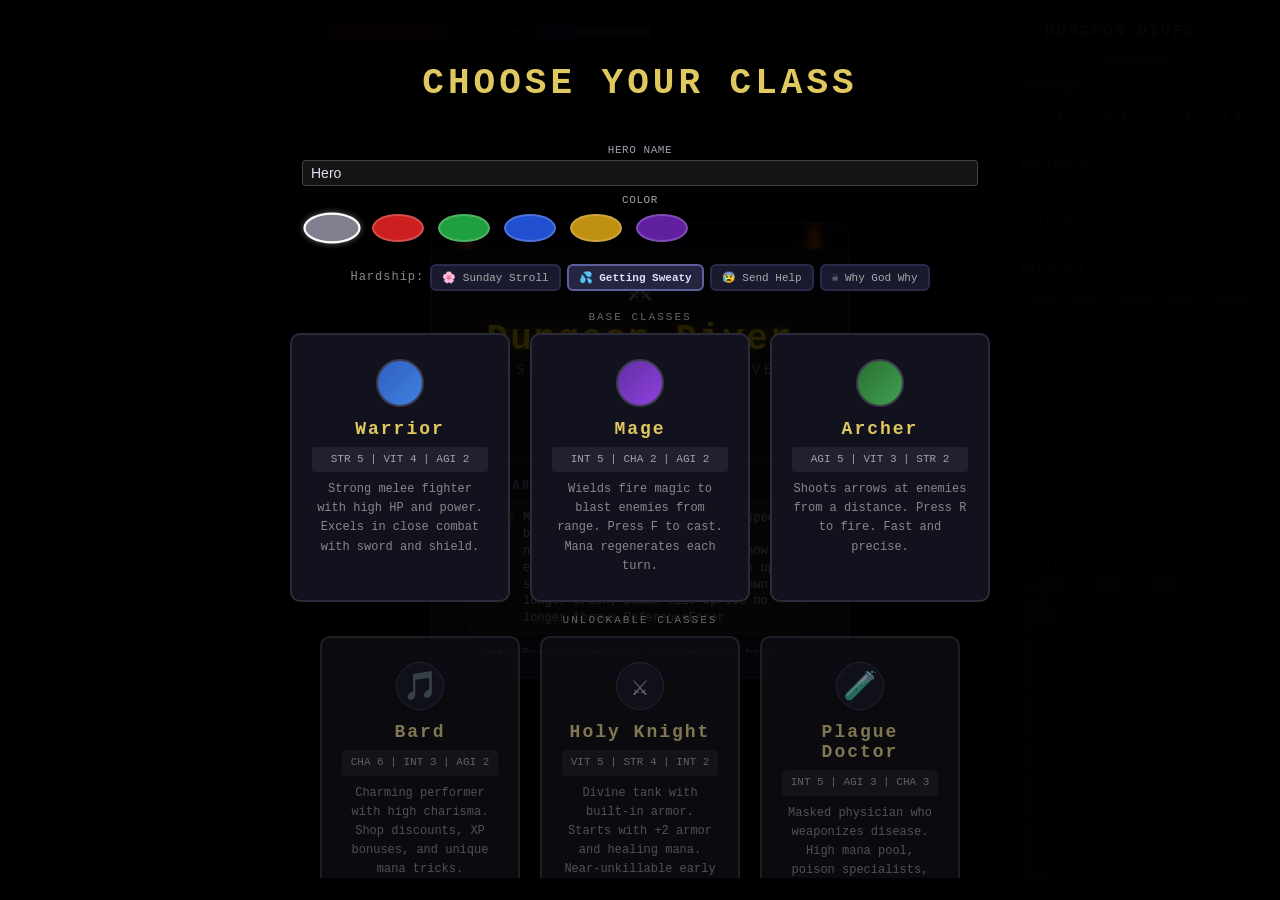
==== index.html @ 7c499097 "fix: update v39 changelog to mention beach/town and sprite fixes Co-Authored-By: Claude Sonnet 4.6 <" ====
<!DOCTYPE html>
<html lang="en">
<head>
  <meta charset="UTF-8">
  <meta name="viewport" content="width=device-width, initial-scale=1.0, maximum-scale=1.0, user-scalable=no">
  <title>Dungeon Diver</title>
  <link rel="stylesheet" href="style.css">
  <link href="https://fonts.googleapis.com/css2?family=Rubik:wght@400;700&display=swap" rel="stylesheet">
</head>
<body>
  <div id="game-wrapper">
    <!-- Left: Game Canvas -->
    <div id="canvas-container">
      <div id="canvas-wrapper">
        <canvas id="game-canvas"></canvas>
        <div id="hud-bars">
          <div class="hud-bar-group">
            <span class="hud-label" data-i18n="ui.hp">HP</span>
            <div class="hud-bar-track hp-track">
              <div id="hud-hp-fill" class="hud-bar-fill hp-fill"></div>
            </div>
            <span id="hud-hp-text" class="hud-value">30/30</span>
          </div>
          <div class="hud-bar-group hud-mana-group" id="hud-mana-row" style="display: none;">
            <span class="hud-label" data-i18n="ui.mp">MP</span>
            <div class="hud-bar-track mana-track">
              <div id="hud-mana-fill" class="hud-bar-fill mana-fill"></div>
            </div>
            <span id="hud-mana-text" class="hud-value">20/20</span>
          </div>
          <div class="hud-bar-group">
            <span class="hud-label" data-i18n="ui.xp">XP</span>
            <div class="hud-bar-track xp-track">
              <div id="hud-xp-fill" class="hud-bar-fill xp-fill"></div>
            </div>
            <span id="hud-xp-text" class="hud-value">0/20</span>
          </div>
        </div>
      </div>
      <div id="message-log"></div>
    </div>

    <!-- Right: UI Panel -->
    <div id="ui-panel">
      <!-- Player Stats -->
      <div id="stats-panel" class="panel">
        <h2>Dungeon Diver <span id="game-version" style="font-size:10px;color:#555;font-weight:normal;">v39</span></h2>
        <div id="class-display" class="class-badge">Warrior</div>
        <div id="prestige-badge" style="display: none;"></div>
        <div id="floor-display" class="stat-row">Village</div>
        <div id="combat-stats">
          <span>Lv <strong id="level-text">1</strong></span>
          <span>Pow <strong id="power-text">2</strong></span>
          <span>Arm <strong id="armor-text">0</strong></span>
          <span class="gold-display">G <strong id="gold-text">0</strong></span>
        </div>
      </div>

      <!-- Active Effects -->
      <div id="effects-display" style="display: none;"></div>

      <!-- Equipment -->
      <div id="equip-panel" class="panel">
        <h3 data-i18n="ui.equipment">Equipment</h3>
        <div id="equip-grid"></div>
      </div>

      <!-- Character Attributes -->
      <div id="stats-alloc-panel" class="panel">
        <h3>Attributes <span id="stat-points-count" style="display:none">0</span></h3>
        <div id="stats-alloc-grid"></div>
      </div>

      <!-- Spells (Mage only) -->
      <div id="spells-panel" class="panel" style="display: none;">
        <h3>Spells</h3>
        <div id="spells-grid"></div>
      </div>

      <!-- Inventory -->
      <div id="inventory-panel" class="panel">
        <h3 data-i18n="ui.backpack">Backpack <button id="btn-throw-trash" class="throw-trash-btn" title="Discard all non-magical equipment">Throw Trash</button></h3>
        <div id="inv-tabs">
          <button class="inv-tab active" data-tab="all">All</button>
          <button class="inv-tab" data-tab="gear">Gear</button>
          <button class="inv-tab" data-tab="potions">Potions</button>
          <button class="inv-tab" data-tab="ingredients">Ingr.</button>
          <button class="inv-tab" data-tab="others">Others</button>
        </div>
        <div id="inventory-grid"></div>
      </div>

      <!-- Side Minimap -->
      <div id="side-minimap-panel" class="panel">
        <h3 data-i18n="ui.map">Map</h3>
        <canvas id="side-minimap-canvas"></canvas>
        <div id="side-minimap-legend" class="side-minimap-legend"></div>
      </div>

      <!-- Controls Help -->
      <div id="controls-panel" class="panel">
        <h3 data-i18n="ui.controls">Controls</h3>
        <div class="control-row"><kbd>Arrows</kbd> / <kbd>WASD</kbd> / <kbd>AWDX</kbd> <span data-i18n="ctrl.move">Move</span></div>
        <div class="control-row"><kbd>1-0</kbd> <span data-i18n="ctrl.use_item">Use item</span></div>
        <div class="control-row"><kbd>Space</kbd> <span data-i18n="ctrl.wait">Wait a turn</span></div>
        <div class="control-row"><kbd>T</kbd> <span data-i18n="ctrl.throw">Throw item</span></div>
        <div class="control-row"><kbd>F</kbd> <span data-i18n="ctrl.fire_spell">Fire spell (Mage)</span></div>
        <div class="control-row"><kbd>G</kbd> <span data-i18n="ctrl.ice_shard">Ice Shard (Mage)</span></div>
        <div class="control-row"><kbd>H</kbd> <span data-i18n="ctrl.chain_lightning">Chain Lightning (Mage)</span></div>
        <div class="control-row"><kbd>J</kbd> <span data-i18n="ctrl.heal_spell">Heal (Mage)</span></div>
        <div class="control-row"><kbd>R</kbd> <span data-i18n="ctrl.shoot_bow">Shoot bow (Archer)</span></div>
        <div class="control-row"><kbd>C</kbd> <span data-i18n="ctrl.character">Character</span></div>
        <div class="control-row"><kbd>V</kbd> <span data-i18n="ctrl.skills">Skills</span></div>
        <div class="control-row"><kbd>B</kbd> <span data-i18n="ctrl.bestiary">Bestiary</span></div>
        <div class="control-row"><kbd>I</kbd> <span data-i18n="ctrl.armory">Armory</span></div>
        <div class="control-row"><kbd>M</kbd> <span data-i18n="ctrl.map">Map</span></div>
        <div class="control-row"><kbd>N</kbd> <span data-i18n="ctrl.achievements">Achievements</span></div>
        <div class="control-row"><kbd>L</kbd> <span>Run History</span></div>
        <div class="control-row"><kbd>Q</kbd> <span data-i18n="ctrl.town_portal">Town Portal</span></div>
        <div class="control-row"><kbd>E</kbd> <span data-i18n="ctrl.pickup">Pick up item</span></div>
        <div class="control-row"><kbd>Esc</kbd> <span data-i18n="ctrl.settings">Settings</span></div>
      </div>

      <!-- Boss Skills -->
      <div id="boss-skills-panel" class="panel" style="display: none;">
        <h3 data-i18n="ui.boss_skills">Boss Skills</h3>
        <div id="boss-skills-grid"></div>
      </div>
    </div>
  </div>

  <!-- Login/Register Overlay -->
  <div id="login-overlay" class="overlay hidden">
    <div class="overlay-content login-panel-v2">
      <!-- Animated torch left -->
      <div class="login-torch login-torch-left"></div>
      <!-- Animated torch right -->
      <div class="login-torch login-torch-right"></div>

      <!-- Logo / Title -->
      <div class="login-logo">
        <div class="login-logo-icon">&#9876;</div>
        <h1 class="title-login-v2">Dungeon Diver</h1>
        <p class="login-tagline">Descend. Fight. Survive.</p>
        <span class="login-version-badge">v39</span>
      </div>

      <!-- Login Form -->
      <div id="login-error" class="login-error" style="display:none"></div>
      <div class="login-form-v2">
        <div class="login-input-group">
          <span class="login-input-icon">&#9786;</span>
          <input type="text" id="login-username" class="login-input-v2" placeholder="Username" autocomplete="username" maxlength="30">
        </div>
        <div class="login-input-group">
          <span class="login-input-icon">&#128274;</span>
          <input type="password" id="login-password" class="login-input-v2" placeholder="Password" autocomplete="current-password">
        </div>
        <div class="login-buttons-v2">
          <button id="btn-login" class="login-btn-v2 login-btn-primary-v2">Enter Dungeon</button>
          <button id="btn-register" class="login-btn-v2 login-btn-secondary-v2">Create Hero</button>
        </div>
      </div>
      <button id="btn-play-offline" class="login-btn-v2 login-btn-offline-v2">Play Offline</button>
      <p class="login-hint-v2">Offline saves use browser storage only</p>

      <!-- Changelog -->
      <div class="login-changelog">
        <h3 class="changelog-title">&#128220; Changelog</h3>
        <div class="changelog-scroll" id="changelog-scroll">
          <div class="changelog-entry changelog-new">
            <span class="changelog-version">v39</span>
            <span class="changelog-text">Map notes, auto-explore, enemy speech bubbles, talent trees, hero name/color. Fix: cave entrance now enters the dungeon; floor 1 gets up-stairs back to village; beach/town no longer crash; beach tile sprite no longer throws ReferenceError</span>
          </div>
          <div class="changelog-entry">
            <span class="changelog-version">v38</span>
            <span class="changelog-text">Bestiary bonuses, alchemy tab, hero customization, beach/town areas, 4×4 Demon Lord boss, ingredient drops</span>
          </div>
          <div class="changelog-entry">
            <span class="changelog-version">v36</span>
            <span class="changelog-text">Fix: magic/bow now targets dens; chests &amp; dens no longer bleed into town</span>
          </div>
          <div class="changelog-entry">
            <span class="changelog-version">v35</span>
            <span class="changelog-text">Tile hover tooltips: enemies, items, chests, NPCs, special tiles</span>
          </div>
          <div class="changelog-entry">
            <span class="changelog-version">v34</span>
            <span class="changelog-text">Spell Book (Z key), proper scroll sprite, mobile Book button</span>
          </div>
          <div class="changelog-entry">
            <span class="changelog-version">v33</span>
            <span class="changelog-text">Persistent floors (revisit same map), 3 save slots, achievement toast fix</span>
          </div>
          <div class="changelog-entry">
            <span class="changelog-version">v32</span>
            <span class="changelog-text">Sell tab filters (All/Gear/Potions/Trash), sell price display, Sell All Trash button</span>
          </div>
          <div class="changelog-entry">
            <span class="changelog-version">v31</span>
            <span class="changelog-text">AWDX movement, floor warp teleport in town, perfectWarrior cheat, mobile UI overhaul</span>
          </div>
          <div class="changelog-entry">
            <span class="changelog-version">v30</span>
            <span class="changelog-text">Renamed to Dungeon Diver, redesigned login screen, changelog added</span>
          </div>
          <div class="changelog-entry">
            <span class="changelog-version">v29</span>
            <span class="changelog-text">Fix crash on items with missing icon data</span>
          </div>
          <div class="changelog-entry">
            <span class="changelog-version">v28</span>
            <span class="changelog-text">Monster faction infighting, 4 new environments, backpack overhaul</span>
          </div>
          <div class="changelog-entry">
            <span class="changelog-version">v27</span>
            <span class="changelog-text">Guardians, monster dens, and mimics</span>
          </div>
          <div class="changelog-entry">
            <span class="changelog-version">v26</span>
            <span class="changelog-text">Town upgrades, run history, boss phases, portal scrolls, mobile responsive</span>
          </div>
          <div class="changelog-entry">
            <span class="changelog-version">v25</span>
            <span class="changelog-text">5-tier items, 6 subclasses, and expanded skill trees</span>
          </div>
          <div class="changelog-entry">
            <span class="changelog-version">v24</span>
            <span class="changelog-text">20 new monsters (Wave 2) and bestiary categories</span>
          </div>
          <div class="changelog-entry">
            <span class="changelog-version">v22</span>
            <span class="changelog-text">Crafting system with Blacksmith NPC, materials, and recipes</span>
          </div>
          <div class="changelog-entry">
            <span class="changelog-version">v18</span>
            <span class="changelog-text">Fullscreen canvas, potion stacking, throw trash button</span>
          </div>
          <div class="changelog-entry">
            <span class="changelog-version">v17</span>
            <span class="changelog-text">Cloud saves with login/register system</span>
          </div>
          <div class="changelog-entry">
            <span class="changelog-version">v16</span>
            <span class="changelog-text">i18n, arena, fishing, prestige, quests, and UI improvements</span>
          </div>
        </div>
      </div>
    </div>
  </div>

  <!-- Class Selection Overlay -->
  <div id="class-select" class="overlay">
    <div class="overlay-content class-select-content">
      <h1 class="title-select" data-i18n="select.title">Choose Your Class</h1>

      <!-- Hero Customization -->
      <div class="hero-customization">
        <div class="hero-custom-label">Hero Name</div>
        <input type="text" id="hero-name-input" class="hero-name-input" placeholder="Enter name..." maxlength="20" value="Hero" />
        <div class="hero-custom-label" style="margin-top:8px">Color</div>
        <div class="hero-color-row">
          <button class="hero-color-btn active" data-color-id="default" style="background:#808090" title="Steel"></button>
          <button class="hero-color-btn" data-color-id="crimson" style="background:#cc2020" title="Crimson"></button>
          <button class="hero-color-btn" data-color-id="emerald" style="background:#20a040" title="Emerald"></button>
          <button class="hero-color-btn" data-color-id="sapphire" style="background:#2050d0" title="Sapphire"></button>
          <button class="hero-color-btn" data-color-id="golden" style="background:#c09010" title="Golden"></button>
          <button class="hero-color-btn" data-color-id="shadow" style="background:#6020a0" title="Shadow"></button>
        </div>
      </div>

      <!-- Difficulty selector -->
      <div class="difficulty-selector">
        <span class="difficulty-label">Hardship:</span>
        <button class="difficulty-btn" data-difficulty="stroll">🌸 Sunday Stroll</button>
        <button class="difficulty-btn active" data-difficulty="normal">💦 Getting Sweaty</button>
        <button class="difficulty-btn" data-difficulty="send_help">😰 Send Help</button>
        <button class="difficulty-btn" data-difficulty="why_god">☠️ Why God Why</button>
      </div>

      <!-- Base classes -->
      <div class="class-section-label">Base Classes</div>
      <div class="class-cards">
        <div class="class-card" id="pick-warrior">
          <div class="class-icon warrior-icon"></div>
          <h2 data-i18n="class.warrior">Warrior</h2>
          <p class="class-stats-preview" data-i18n="select.warrior_stats">STR 5 | VIT 4 | AGI 2</p>
          <p data-i18n="select.warrior_desc">Strong melee fighter with high HP and power. Excels in close combat with sword and shield.</p>
        </div>
        <div class="class-card" id="pick-mage">
          <div class="class-icon mage-icon"></div>
          <h2 data-i18n="class.mage">Mage</h2>
          <p class="class-stats-preview" data-i18n="select.mage_stats">INT 5 | CHA 2 | AGI 2</p>
          <p data-i18n="select.mage_desc">Wields fire magic to blast enemies from range. Press F to cast. Mana regenerates each turn.</p>
        </div>
        <div class="class-card" id="pick-archer">
          <div class="class-icon archer-icon"></div>
          <h2 data-i18n="class.archer">Archer</h2>
          <p class="class-stats-preview" data-i18n="select.archer_stats">AGI 5 | VIT 3 | STR 2</p>
          <p data-i18n="select.archer_desc">Shoots arrows at enemies from a distance. Press R to fire. Fast and precise.</p>
        </div>
      </div>

      <!-- Unlockable classes -->
      <div class="class-section-label">Unlockable Classes</div>
      <div class="class-cards class-cards-unlockable">
        <div class="class-card class-card-locked" id="pick-bard">
          <div class="class-icon bard-icon">🎵</div>
          <h2>Bard</h2>
          <p class="class-stats-preview">CHA 6 | INT 3 | AGI 2</p>
          <p>Charming performer with high charisma. Shop discounts, XP bonuses, and unique mana tricks.</p>
          <div class="class-lock-badge" id="bard-lock">🔒 Complete 3 quests</div>
        </div>
        <div class="class-card class-card-locked" id="pick-holy-knight">
          <div class="class-icon holy-knight-icon">⚔️</div>
          <h2>Holy Knight</h2>
          <p class="class-stats-preview">VIT 5 | STR 4 | INT 2</p>
          <p>Divine tank with built-in armor. Starts with +2 armor and healing mana. Near-unkillable early on.</p>
          <div class="class-lock-badge" id="holy-knight-lock">🔒 Reach floor 5</div>
        </div>
        <div class="class-card class-card-locked" id="pick-plague-doctor">
          <div class="class-icon plague-doctor-icon">🧪</div>
          <h2>Plague Doctor</h2>
          <p class="class-stats-preview">INT 5 | AGI 3 | CHA 3</p>
          <p>Masked physician who weaponizes disease. High mana pool, poison specialists, starts with 3 potions.</p>
          <div class="class-lock-badge" id="plague-doctor-lock">🔒 Kill 50 enemies</div>
        </div>
      </div>

      <!-- Unlock hints -->
      <div id="class-unlock-info" class="class-unlock-info"></div>

      <div id="class-select-prestige" class="class-select-prestige" style="display: none;"></div>
      <button id="continue-save" class="class-btn continue-btn" style="display:none" data-i18n="select.continue">Continue</button>
    </div>
  </div>

  <!-- Village Expansion Overlay -->
  <div id="village-expansion-overlay" class="overlay hidden">
    <div class="overlay-content vexp-panel">
      <h2>🏗️ Village Expansion</h2>
      <p id="vexp-gold" class="vexp-gold-display">Your gold: 0g</p>
      <div id="village-expansion-list" class="vexp-list"></div>
      <p class="vexp-hint">Buildings persist across all runs and provide permanent benefits.</p>
      <button id="close-village-expansion" class="close-overlay-btn">✕ Close</button>
    </div>
  </div>

  <!-- Game Over Overlay -->
  <div id="game-over" class="overlay hidden">
    <div class="overlay-content">
      <h1 data-i18n="gameover.title">You Died</h1>
      <p id="death-message" data-i18n="gameover.message">The dungeon claims another soul...</p>
      <p id="death-stats"></p>
      <button id="restart-btn" data-i18n="gameover.restart">Return to Village</button>
    </div>
  </div>

  <!-- Level Up Overlay -->
  <div id="level-up" class="overlay hidden">
    <div class="overlay-content">
      <h1 data-i18n="levelup.title">Level Up!</h1>
      <p data-i18n="levelup.choose">Choose a bonus:</p>
      <div class="choice-buttons" id="level-up-choices">
        <button id="choose-hp" class="choice-btn" data-i18n="levelup.hp">+5 Max HP</button>
        <button id="choose-power" class="choice-btn" data-i18n="levelup.power">+1 Power</button>
      </div>
    </div>
  </div>

  <!-- Bestiary Overlay -->
  <div id="bestiary-overlay" class="overlay hidden">
    <div class="overlay-content bestiary-panel">
      <!-- Header -->
      <div class="bestiary-header">
        <div class="bestiary-header-left">
          <div class="bestiary-portrait-mini" id="bestiary-player-portrait"></div>
          <h1 class="title-bestiary" data-i18n="bestiary.title">BESTIARY</h1>
        </div>
        <div class="bestiary-tabs">
          <button class="bestiary-tab active" id="bestiary-tab-creatures"><span data-i18n="bestiary.creatures">CREATURES</span> <span id="bestiary-count"></span></button>
          <button class="bestiary-tab" id="bestiary-tab-bosses" data-i18n="bestiary.bosses">BOSSES</button>
          <button class="bestiary-tab" id="bestiary-tab-lore" data-i18n="bestiary.lore">LORE</button>
          <button class="bestiary-tab" id="bestiary-tab-map" data-i18n="bestiary.map">MAP</button>
        </div>
        <button id="close-bestiary" class="bestiary-close-btn">X</button>
      </div>
      <!-- Body: two-panel layout -->
      <div class="bestiary-body">
        <div class="bestiary-list-panel" id="bestiary-list"></div>
        <div class="bestiary-detail-panel" id="bestiary-detail">
          <div class="bestiary-detail-empty" data-i18n="bestiary.select">Select a creature</div>
        </div>
      </div>
    </div>
  </div>

  <!-- Armory Overlay -->
  <div id="armory-overlay" class="overlay hidden">
    <div class="overlay-content armory-panel">
      <div class="armory-header">
        <div class="armory-header-left">
          <h1 class="title-armory" data-i18n="armory.title">ARMORY</h1>
        </div>
        <div class="armory-tabs">
          <button class="armory-tab active" id="armory-tab-all"><span data-i18n="armory.all">ALL</span> <span id="armory-count"></span></button>
          <button class="armory-tab" id="armory-tab-weapons" data-i18n="armory.weapons">WEAPONS</button>
          <button class="armory-tab" id="armory-tab-armor" data-i18n="armory.armor">ARMOR</button>
          <button class="armory-tab" id="armory-tab-consumables" data-i18n="armory.potions">POTIONS</button>
        </div>
        <button id="close-armory" class="armory-close-btn">X</button>
      </div>
      <div class="armory-body">
        <div class="armory-list-panel" id="armory-list"></div>
        <div class="armory-detail-panel" id="armory-detail">
          <div class="armory-detail-empty" data-i18n="armory.select">Select an item</div>
        </div>
      </div>
    </div>
  </div>

  <!-- Minimap Overlay -->
  <div id="minimap-overlay" class="overlay hidden">
    <div class="overlay-content minimap-panel">
      <h1 class="title-minimap" data-i18n="minimap.title">Map</h1>
      <canvas id="minimap-canvas"></canvas>
      <div id="minimap-legend"></div>
      <div id="minimap-monsters"></div>
      <button id="close-minimap" data-i18n="minimap.close">Close (M)</button>
    </div>
  </div>

  <!-- Quest Board Overlay -->
  <div id="quest-overlay" class="overlay hidden">
    <div class="overlay-content quest-panel">
      <div class="quest-header">
        <h1 class="title-quest" data-i18n="quest.title">Quest Board</h1>
        <div class="quest-tabs">
          <button class="quest-tab active" id="quest-tab-available" data-i18n="quest.available">Available</button>
          <button class="quest-tab" id="quest-tab-active" data-i18n="quest.active">Active</button>
        </div>
        <button id="close-quest" class="quest-close-btn">X</button>
      </div>
      <div id="quest-list" class="quest-list"></div>
    </div>
  </div>

  <!-- Healer Overlay -->
  <div id="healer-overlay" class="overlay hidden">
    <div class="overlay-content healer-panel">
      <h1 class="title-healer" data-i18n="healer.title">Healer</h1>
      <p data-i18n="healer.desc">The village healer can restore you to full health.</p>
      <p id="healer-status"></p>
      <p id="healer-gold"></p>
      <div class="choice-buttons">
        <button id="heal-btn" data-i18n="healer.heal">Heal (10 gold)</button>
        <button id="close-healer" data-i18n="healer.leave">Leave</button>
      </div>
    </div>
  </div>

  <!-- Shop Overlay -->
  <div id="shop-overlay" class="overlay hidden">
    <div class="overlay-content shop-panel">
      <h1 class="title-shop" data-i18n="shop.title">Merchant</h1>
      <p id="shop-gold"></p>
      <div class="shop-tabs">
        <button class="shop-tab active" id="shop-tab-buy" data-i18n="shop.buy">Buy</button>
        <button class="shop-tab" id="shop-tab-sell" data-i18n="shop.sell">Sell</button>
      </div>
      <div id="shop-buy-list" class="shop-list"></div>
      <div id="shop-sell-list" class="shop-list" style="display: none;"></div>
      <button id="close-shop" data-i18n="shop.leave">Leave</button>
    </div>
  </div>

  <!-- Blacksmith Overlay -->
  <div id="blacksmith-overlay" class="overlay hidden">
    <div class="overlay-content blacksmith-panel">
      <h1 class="title-blacksmith" data-i18n="blacksmith.title">Blacksmith</h1>
      <p id="blacksmith-gold"></p>
      <div id="blacksmith-recipes" class="blacksmith-list"></div>
      <button id="close-blacksmith" data-i18n="blacksmith.leave">Leave</button>
    </div>
  </div>

  <!-- Chest Overlay -->
  <div id="chest-overlay" class="overlay hidden">
    <div class="overlay-content chest-panel">
      <h1 class="title-chest" data-i18n="chest.title">Treasure Chest</h1>
      <p id="chest-gold"></p>
      <div id="chest-items-list" class="chest-list"></div>
      <div class="choice-buttons">
        <button id="take-all-chest" data-i18n="chest.take_all">Take All</button>
        <button id="close-chest" data-i18n="chest.close">Close</button>
      </div>
    </div>
  </div>

  <!-- Settings Overlay -->
  <div id="settings-overlay" class="overlay hidden">
    <div class="overlay-content settings-panel">
      <div class="settings-header">
        <h1 class="title-settings" data-i18n="settings.title">Settings</h1>
        <button id="close-settings" class="settings-close-btn">X</button>
      </div>
      <div class="settings-body">
        <div class="settings-section">
          <h3 data-i18n="settings.display">Display</h3>
          <div class="settings-row settings-labeled-row">
            <span class="settings-label" data-i18n="ui.language">Language</span>
            <div class="settings-toggle-group" id="setting-language">
              <button class="settings-opt active" data-value="en">English</button>
              <button class="settings-opt" data-value="he">עברית</button>
            </div>
          </div>
          <div class="settings-row settings-labeled-row">
            <span class="settings-label" data-i18n="settings.tile_size">Tile Size</span>
            <div class="settings-toggle-group" id="setting-tile-size">
              <button class="settings-opt" data-value="32">Small</button>
              <button class="settings-opt active" data-value="48">Medium</button>
              <button class="settings-opt" data-value="64">Large</button>
            </div>
          </div>
          <div class="settings-row settings-labeled-row">
            <span class="settings-label" data-i18n="settings.damage_numbers">Damage Numbers</span>
            <button class="settings-toggle active" id="setting-damage-numbers">ON</button>
          </div>
          <div class="settings-row settings-labeled-row">
            <span class="settings-label" data-i18n="settings.torch_flicker">Torch Flicker</span>
            <button class="settings-toggle active" id="setting-torch-flicker">ON</button>
          </div>
          <div class="settings-row settings-labeled-row">
            <span class="settings-label" data-i18n="settings.enemy_hp_bars">Enemy HP Bars</span>
            <button class="settings-toggle active" id="setting-enemy-hp">ON</button>
          </div>
        </div>
        <div class="settings-section">
          <h3 data-i18n="settings.gameplay">Gameplay</h3>
          <div class="settings-row settings-labeled-row">
            <span class="settings-label" data-i18n="settings.auto_pickup">Auto-Pickup Items</span>
            <button class="settings-toggle active" id="setting-auto-pickup">ON</button>
          </div>
        </div>
        <div class="settings-section">
          <h3 data-i18n="settings.console">Console</h3>
          <div class="settings-row">
            <input type="text" id="cheat-input" class="cheat-input" placeholder="Enter code..." autocomplete="off">
            <button id="cheat-submit" class="cheat-submit-btn">Submit</button>
          </div>
        </div>
        <div class="settings-section">
          <h3 data-i18n="settings.status">Status</h3>
          <div class="settings-row" id="godmode-status">God Mode: OFF</div>
        </div>
        <div class="settings-section" id="save-slots-section">
          <h3>&#128190; Save Slots</h3>
          <p class="settings-danger-desc" style="color:#aaa">Save your current game to a slot, or load a previous character. Each slot is a separate adventure.</p>
          <div id="save-slots-list">
            <!-- Rendered dynamically by renderer.js -->
          </div>
        </div>
        <div class="settings-section">
          <h3>🏗️ Village Expansion</h3>
          <p class="settings-danger-desc" style="color:#aaa">Build permanent structures in the village with gold. Benefits persist across all runs.</p>
          <button id="village-expansion-btn" class="village-expansion-open-btn">Open Village Builder</button>
        </div>
        <div class="settings-section settings-danger-zone">
          <h3>Danger Zone</h3>
          <p class="settings-danger-desc">Erase all progress and start fresh. This cannot be undone.</p>
          <button id="start-over-btn" class="start-over-btn">Start Over</button>
          <div id="start-over-confirm" class="start-over-confirm hidden">
            <p>Are you sure? All saves, achievements, prestige, and upgrades will be permanently deleted.</p>
            <button id="start-over-yes" class="start-over-yes">Yes, Delete Everything</button>
            <button id="start-over-no" class="start-over-no">Cancel</button>
          </div>
        </div>
      </div>
    </div>
  </div>

  <!-- Character Sheet Overlay -->
  <div id="charsheet-overlay" class="overlay hidden">
    <div class="overlay-content charsheet-panel">
      <div class="charsheet-header">
        <h1 class="title-charsheet" data-i18n="charsheet.title">Character</h1>
        <button id="close-charsheet" class="charsheet-close-btn">X</button>
      </div>
      <div class="charsheet-body">
        <div class="charsheet-left">
          <div class="charsheet-portrait" id="charsheet-portrait"></div>
          <div class="charsheet-info" id="charsheet-info"></div>
          <div class="charsheet-equip" id="charsheet-equip"></div>
        </div>
        <div class="charsheet-right">
          <h3>Attributes <span id="charsheet-points" class="attr-points-badge" style="display:none"></span></h3>
          <div id="charsheet-attrs"></div>
          <div id="charsheet-derived"></div>
        </div>
      </div>
    </div>
  </div>

  <!-- Skill Tree Overlay -->
  <div id="skilltree-overlay" class="overlay hidden">
    <div class="overlay-content skilltree-panel">
      <div class="skilltree-header">
        <h1 class="title-skilltree" data-i18n="skilltree.title">Skill Tree</h1>
        <span id="skill-points-display" class="skill-points-badge">0 SP</span>
        <button id="close-skilltree" class="skilltree-close-btn">X</button>
      </div>
      <div class="skilltree-body" id="skilltree-body"></div>
    </div>
  </div>

  <!-- Subclass Selection Overlay -->
  <div id="subclass-overlay" class="overlay hidden">
    <div class="overlay-content subclass-select-content">
      <h1 class="title-subclass">Choose Your Specialization</h1>
      <p class="subclass-subtitle">You have reached Level 5! Choose a path to unlock new abilities.</p>
      <div id="subclass-body" class="subclass-cards"></div>
    </div>
  </div>

  <!-- Achievement Overlay -->
  <div id="achievement-overlay" class="overlay hidden">
    <div class="overlay-content achievement-panel">
      <div class="achievement-header">
        <h1 class="title-achievement" data-i18n="ach.title">Achievements</h1>
        <span id="achievement-count" class="achievement-count-badge"></span>
        <button id="close-achievements" class="achievement-close-btn">X</button>
      </div>
      <div class="achievement-tabs">
        <button class="ach-tab active" data-category="all" data-i18n="ach.all">All</button>
        <button class="ach-tab" data-category="combat" data-i18n="ach.combat">Combat</button>
        <button class="ach-tab" data-category="exploration" data-i18n="ach.exploration">Explore</button>
        <button class="ach-tab" data-category="progression" data-i18n="ach.progression">Progress</button>
        <button class="ach-tab" data-category="wealth" data-i18n="ach.wealth">Wealth</button>
        <button class="ach-tab" data-category="collection" data-i18n="ach.collection">Collection</button>
        <button class="ach-tab" data-category="special" data-i18n="ach.special">Special</button>
      </div>
      <div id="achievement-list" class="achievement-list"></div>
    </div>
  </div>

  <!-- Prestige Overlay -->
  <div id="prestige-overlay" class="overlay hidden">
    <div class="overlay-content prestige-content">
      <h1 id="prestige-title" data-i18n="prestige.title">Dungeon Conquered!</h1>
      <p id="prestige-subtitle" data-i18n="prestige.subtitle">You have proven your strength. A greater challenge awaits...</p>
      <div id="prestige-info">
        <div class="prestige-level-display">
          <span id="prestige-current"></span>
          <span class="prestige-arrow">&rarr;</span>
          <span id="prestige-next"></span>
        </div>
        <div id="prestige-rewards" class="prestige-rewards"></div>
      </div>
      <div class="prestige-warning" data-i18n="prestige.warning">All progress resets. Achievements and boss skills are kept.</div>
      <div class="choice-buttons">
        <button id="prestige-accept" class="prestige-accept" data-i18n="prestige.accept">Prestige Up!</button>
        <button id="prestige-decline" class="prestige-decline" data-i18n="prestige.decline">Continue Deeper</button>
      </div>
    </div>
  </div>

  <!-- Fishing Overlay -->
  <div id="fishing-overlay" class="overlay hidden">
    <div class="overlay-content fishing-panel">
      <h1 class="title-fishing" data-i18n="fishing.title">Fishing Spot</h1>
      <div id="fishing-status" class="fishing-status" data-i18n="fishing.idle">Cast your line and wait for a bite!</div>
      <div id="fishing-catch" class="fishing-catch" style="display: none;"></div>
      <div class="choice-buttons fishing-buttons">
        <button id="cast-line-btn" class="choice-btn fishing-cast-btn" data-i18n="fishing.cast">Cast Line</button>
        <button id="reel-in-btn" class="choice-btn fishing-reel-btn" style="display: none;" data-i18n="fishing.reel">REEL IN!</button>
        <button id="close-fishing" class="choice-btn" data-i18n="fishing.leave">Leave</button>
      </div>
    </div>
  </div>

  <!-- Arena Lobby Overlay -->
  <div id="arena-overlay" class="overlay hidden">
    <div class="overlay-content arena-panel">
      <h1 class="title-arena" data-i18n="arena.title">The Arena</h1>
      <p class="arena-desc" data-i18n="arena.desc">Fight endless waves of enemies for glory and gold!</p>
      <div id="arena-best-wave" class="arena-best-wave"></div>
      <div class="arena-rewards-info">
        <div class="arena-reward-row" data-i18n="arena.reward_5">Wave 5: +50g + Tier 2 item</div>
        <div class="arena-reward-row" data-i18n="arena.reward_10">Wave 10: +100g + Tier 3 item</div>
        <div class="arena-reward-row" data-i18n="arena.reward_15">Wave 15+: +50g per wave</div>
      </div>
      <div class="arena-warning" data-i18n="arena.warning">No XP from arena kills. Death returns you to village.</div>
      <div class="choice-buttons">
        <button id="enter-arena-btn" class="choice-btn arena-enter-btn" data-i18n="arena.enter">Enter Arena</button>
        <button id="close-arena" class="choice-btn" data-i18n="arena.leave">Leave</button>
      </div>
    </div>
  </div>

  <!-- Arena Wave Cleared Overlay -->
  <div id="arena-wave-overlay" class="overlay hidden">
    <div class="overlay-content arena-wave-panel">
      <h1 id="arena-wave-title" class="title-arena">Wave Cleared!</h1>
      <div id="arena-wave-rewards" class="arena-wave-rewards"></div>
      <div class="choice-buttons">
        <button id="next-wave-btn" class="choice-btn arena-enter-btn" data-i18n="arena.next_wave">Next Wave</button>
        <button id="leave-arena-btn" class="choice-btn" data-i18n="arena.leave_arena">Leave Arena</button>
      </div>
    </div>
  </div>

  <!-- Floor Warp Overlay -->
  <div id="floor-warp-overlay" class="overlay hidden">
    <div class="overlay-content floor-warp-panel">
      <div class="floor-warp-header">
        <h1 class="title-floor-warp">⬆ Warp Stone</h1>
        <button id="close-floor-warp" class="floor-warp-close-btn">X</button>
      </div>
      <p class="floor-warp-desc">Teleport directly to a previously reached checkpoint floor. Unlock new warps by reaching every 5th floor.</p>
      <div id="floor-warp-list" class="floor-warp-list"></div>
    </div>
  </div>

  <!-- Spell Book Overlay -->
  <div id="spellbook-overlay" class="overlay hidden">
    <div class="overlay-content spellbook-panel">
      <div class="spellbook-header">
        <h1 class="spellbook-title">&#128218; Spell Book</h1>
        <button id="close-spellbook" class="spellbook-close-btn">X</button>
      </div>
      <div class="spellbook-mana-bar">
        <span class="sb-mana-label">&#128300; Mana</span>
        <div class="sb-mana-track">
          <div class="sb-mana-fill" id="sb-mana-fill"></div>
        </div>
        <span class="sb-mana-text" id="sb-mana-text">0 / 0</span>
      </div>
      <div id="spellbook-list" class="spellbook-list">
        <!-- Populated by renderer.js -->
      </div>
      <div class="spellbook-hint">Press <kbd>Z</kbd> to open/close &nbsp;·&nbsp; Cast spells with <kbd>F</kbd> <kbd>G</kbd> <kbd>H</kbd> <kbd>J</kbd></div>
    </div>
  </div>

  <!-- Run History Overlay -->
  <div id="history-overlay" class="overlay hidden">
    <div class="overlay-content history-panel">
      <h1>Run History</h1>
      <div id="history-list" class="history-list"></div>
      <button id="close-history" class="choice-btn">Close</button>
    </div>
  </div>

  <!-- Achievement Toast -->
  <div id="achievement-toast" class="achievement-toast hidden"></div>

  <!-- Item Tooltip Popover -->
  <div id="item-tooltip" class="item-tooltip hidden"></div>
  <div id="tile-tooltip" class="tile-tooltip hidden"></div>

  <!-- Map Note Modal -->
  <div id="map-note-modal" class="overlay hidden">
    <div class="overlay-content map-note-panel">
      <h3 class="map-note-title">📝 Map Note</h3>
      <p class="map-note-hint">Leave a note on this tile (visible on minimap). Press Enter to save, Esc to cancel.</p>
      <input id="map-note-input" class="map-note-input" type="text" maxlength="60" placeholder="Type a note..." />
      <div class="map-note-actions">
        <button id="map-note-save" class="btn-primary">Save</button>
        <button id="map-note-cancel" class="btn-secondary">Cancel</button>
      </div>
    </div>
  </div>

  <!-- Talent Tree Overlay -->
  <div id="talent-tree-overlay" class="overlay hidden">
    <div class="overlay-content talent-tree-panel">
      <div class="talent-tree-header">
        <h2 class="talent-tree-title">🌟 Talent Trees</h2>
        <div class="talent-points-display">✨ Talent Points: 0</div>
        <button id="talent-tree-close" class="overlay-close-btn">✕</button>
      </div>
      <p class="talent-tree-desc">Spend talent points on passive bonuses. Points are earned by prestiging. Press U to open.</p>
      <div class="talent-tree-container"></div>
    </div>
  </div>

  <!-- Item Detail Popup -->
  <div id="item-popup" class="overlay hidden">
    <div class="overlay-content item-popup-panel">
      <div id="item-popup-content"></div>
      <div id="item-popup-buttons" class="item-popup-actions"></div>
      <button id="item-popup-close" class="item-popup-close-btn" data-i18n="item.close">Close</button>
    </div>
  </div>

  <!-- Mobile Touch Controls -->
  <div id="mobile-controls" class="mobile-controls">
    <div class="mobile-dpad">
      <button class="dpad-btn dpad-up" data-dir="up">&#9650;</button>
      <button class="dpad-btn dpad-left" data-dir="left">&#9664;</button>
      <button class="dpad-btn dpad-center" data-dir="wait">&#9679;</button>
      <button class="dpad-btn dpad-right" data-dir="right">&#9654;</button>
      <button class="dpad-btn dpad-down" data-dir="down">&#9660;</button>
    </div>
    <div class="mobile-actions">
      <button class="mobile-action-btn" data-action="pickup">E<span>Pick</span></button>
      <button class="mobile-action-btn" data-action="shoot">R<span>Shoot</span></button>
      <button class="mobile-action-btn" data-action="spell">F<span>Spell</span></button>
      <button class="mobile-action-btn" data-action="book">&#128218;<span>Book</span></button>
      <button class="mobile-action-btn" data-action="map">M<span>Map</span></button>
      <button class="mobile-action-btn" data-action="char">C<span>Char</span></button>
      <button class="mobile-action-btn" data-action="settings">&#9881;<span>Menu</span></button>
    </div>
  </div>

  <script>
    window.onerror = function(msg, src, line, col, err) {
      document.title = 'ERROR: ' + msg;
      var d = document.createElement('div');
      d.style.cssText = 'position:fixed;top:0;left:0;right:0;background:red;color:white;padding:10px;z-index:9999;font-size:14px';
      d.textContent = 'JS ERROR: ' + msg + ' at ' + src + ':' + line;
      document.body.appendChild(d);
    };
  </script>
  <script type="module" src="js/main.js?v=39"></script>
  <script type="module">
    import('./js/main.js?v=39').catch(function(e) {
      var d = document.createElement('div');
      d.style.cssText = 'position:fixed;top:0;left:0;right:0;background:red;color:white;padding:10px;z-index:9999;font-size:14px';
      d.textContent = 'MODULE LOAD ERROR: ' + e.message;
      document.body.appendChild(d);
    });
  </script>
</body>
</html>
---- style.css ----
* { margin: 0; padding: 0; box-sizing: border-box; }

body {
  background: #0a0a0f;
  color: #c8c8d0;
  font-family: 'Courier New', monospace;
  display: flex;
  justify-content: center;
  align-items: center;
  min-height: 100vh;
  overflow: auto;
  touch-action: manipulation;
  -webkit-tap-highlight-color: transparent;
}

#game-wrapper {
  display: flex;
  gap: 12px;
  width: 100vw;
  height: 100vh;
  padding: 12px;
}

#canvas-container {
  display: flex;
  flex-direction: column;
  gap: 4px;
  flex: 1;
  min-width: 0;
}

#canvas-wrapper {
  position: relative;
}

#game-canvas {
  border: 2px solid #2a2a3a;
  border-radius: 4px;
  image-rendering: pixelated;
  background: #000;
  display: block;
  width: 100%;
  height: auto;
}

/* ── HUD Bars (overlay on canvas) ────────── */

#hud-bars {
  position: absolute;
  top: 8px;
  left: 50%;
  transform: translateX(-50%);
  display: flex;
  gap: 12px;
  background: rgba(0, 0, 0, 0.6);
  border: 1px solid #2a2a3a;
  border-radius: 6px;
  padding: 5px 14px;
  z-index: 10;
  pointer-events: none;
}

.hud-bar-group {
  display: flex;
  align-items: center;
  gap: 6px;
}

.hud-label {
  font-size: 10px;
  font-weight: bold;
  color: #aaa;
  min-width: 16px;
}

.hud-bar-track {
  width: 120px;
  height: 12px;
  background: #1a1a28;
  border-radius: 3px;
  overflow: hidden;
  border: 1px solid #3a3a4a;
}

.hud-bar-fill {
  height: 100%;
  transition: width 0.3s;
  border-radius: 2px;
}

.hp-fill  { background: linear-gradient(90deg, #c03030, #e04040); }
.mana-fill { background: linear-gradient(90deg, #3040c0, #6060e0); }
.xp-fill { background: linear-gradient(90deg, #3060c0, #4080e0); }

.hud-value {
  font-size: 10px;
  color: #ccc;
  min-width: 44px;
  text-align: right;
}

#message-log {
  width: 100%;
  height: 80px;
  background: #0e0e18;
  border: 1px solid #2a2a3a;
  border-radius: 4px;
  padding: 6px 10px;
  font-size: 12px;
  overflow-y: auto;
  line-height: 1.5;
}

#message-log .msg { margin-bottom: 2px; }
#message-log .msg-combat { color: #e06060; }
#message-log .msg-item { color: #60c060; }
#message-log .msg-info { color: #6080e0; }
#message-log .msg-level { color: #e0c040; }
#message-log .msg-faction { color: #d4a030; }

/* UI Panel */
#ui-panel {
  width: 260px;
  display: flex;
  flex-direction: column;
  gap: 8px;
  overflow-y: auto;
  max-height: calc(100vh - 24px);
}

.panel {
  background: #12121e;
  border: 1px solid #2a2a3a;
  border-radius: 6px;
  padding: 10px 12px;
}

.panel h2 {
  font-size: 16px;
  color: #e0c860;
  margin-bottom: 8px;
  text-align: center;
  letter-spacing: 2px;
  text-transform: uppercase;
}

.panel h3 {
  font-size: 12px;
  color: #888;
  margin-bottom: 8px;
  text-transform: uppercase;
  letter-spacing: 1px;
}

.class-badge {
  text-align: center;
  font-size: 11px;
  color: #a080e0;
  margin-bottom: 6px;
  padding: 2px 8px;
  background: rgba(160, 128, 224, 0.1);
  border: 1px solid rgba(160, 128, 224, 0.2);
  border-radius: 3px;
  text-transform: uppercase;
  letter-spacing: 2px;
}

#floor-display {
  text-align: center;
  font-size: 13px;
  color: #80a0c0;
  margin-bottom: 8px;
  padding: 4px;
  background: rgba(128, 160, 192, 0.1);
  border-radius: 3px;
}

.stat-row {
  display: flex;
  align-items: center;
  gap: 6px;
  margin-bottom: 6px;
  font-size: 12px;
}

.stat-row .label {
  width: 24px;
  font-weight: bold;
  color: #aaa;
}

.bar-container {
  flex: 1;
  height: 14px;
  background: #1a1a28;
  border-radius: 3px;
  overflow: hidden;
  border: 1px solid #2a2a3a;
}

.bar {
  height: 100%;
  transition: width 0.3s;
  border-radius: 2px;
}

.bar.hp { background: linear-gradient(90deg, #c03030, #e04040); }
.bar.mana { background: linear-gradient(90deg, #3040c0, #6060e0); }
.bar.xp { background: linear-gradient(90deg, #3060c0, #4080e0); }

.stat-row .value {
  width: 50px;
  text-align: right;
  font-size: 11px;
  color: #999;
}

#combat-stats {
  display: flex;
  justify-content: space-around;
  padding: 6px 0;
  font-size: 12px;
  color: #888;
}

#combat-stats strong { color: #ccc; }

/* Equipment */
#equip-grid {
  display: flex;
  flex-direction: column;
  gap: 3px;
}

.equip-slot {
  display: flex;
  justify-content: space-between;
  align-items: center;
  padding: 4px 8px;
  background: #1a1a28;
  border-radius: 4px;
  border: 1px solid #2a2a3a;
  font-size: 11px;
  cursor: pointer;
}

.equip-slot:hover { border-color: #4a4a6a; }

.slot-label { color: #888; font-size: 10px; min-width: 44px; }
.slot-item { color: #c0a860; font-size: 10px; text-align: right; }
.slot-item.empty { color: #444; }

/* Inventory Tabs */
#inv-tabs {
  display: flex;
  gap: 2px;
  margin-bottom: 4px;
}
.inv-tab {
  flex: 1;
  padding: 3px 2px;
  font-size: 9px;
  background: #1a1a28;
  color: #888;
  border: 1px solid #2a2a3a;
  border-radius: 3px 3px 0 0;
  cursor: pointer;
  text-align: center;
}
.inv-tab:hover { background: #1e1e2e; color: #bbb; }
.inv-tab.active { background: #2a2a3e; color: #e0c860; border-color: #4a4a6a; border-bottom-color: #2a2a3e; }

/* Inventory Grid */
#inventory-grid {
  display: grid;
  grid-template-columns: repeat(8, 1fr);
  gap: 2px;
  max-height: 300px;
  overflow-y: auto;
}

.inv-slot {
  background: #1a1a28;
  border: 1px solid #2a2a3a;
  border-radius: 3px;
  display: flex;
  flex-direction: column;
  align-items: center;
  justify-content: center;
  font-size: 10px;
  color: #888;
  cursor: pointer;
  position: relative;
  padding: 2px;
  aspect-ratio: 1;
  min-width: 0;
}

.inv-slot:hover { border-color: #4a4a6a; background: #1e1e2e; }
.inv-slot.empty-slot { opacity: 0.3; }

/* Color-code by item type */
.inv-slot.type-weapon  { border-color: #4060a0; }
.inv-slot.type-helmet,
.inv-slot.type-chest,
.inv-slot.type-gloves,
.inv-slot.type-boots,
.inv-slot.type-cape    { border-color: #606870; }
.inv-slot.type-consumable { border-color: #408040; }
.inv-slot.type-material  { border-color: #a08040; }

/* Tier glow */
.inv-slot.tier-2 { box-shadow: inset 0 0 6px #4060a030; }
.inv-slot.tier-3 { box-shadow: inset 0 0 8px #a0602040; border-color: #8a6a3a; }

.inv-slot .inv-sprite {
  image-rendering: pixelated;
  width: 100%;
  height: 100%;
  display: block;
}

.inv-slot .inv-icon { font-size: 9px; color: #c0a860; line-height: 1; }
.inv-slot .inv-count {
  position: absolute; bottom: 1px; right: 2px;
  font-size: 8px; color: #fff;
  background: #00000080; border-radius: 2px;
  padding: 0 2px; line-height: 1.2;
}

/* Side Minimap */
#side-minimap-canvas {
  image-rendering: pixelated;
  display: block;
  margin: 0 auto;
  border: 1px solid #2a2a3a;
  border-radius: 4px;
  background: #000;
}

.side-minimap-legend {
  display: flex;
  justify-content: center;
  gap: 8px;
  margin-top: 6px;
  flex-wrap: wrap;
}

.sml-item {
  display: flex;
  align-items: center;
  gap: 3px;
  font-size: 9px;
  color: #666;
}

.sml-dot {
  width: 6px;
  height: 6px;
  border-radius: 50%;
  flex-shrink: 0;
}

/* Controls */
.control-row {
  font-size: 11px;
  margin-bottom: 4px;
  color: #666;
}

kbd {
  background: #1a1a28;
  border: 1px solid #2a2a3a;
  border-radius: 3px;
  padding: 1px 5px;
  font-size: 10px;
  color: #aaa;
  font-family: inherit;
}

/* Overlays */
.overlay {
  position: fixed;
  inset: 0;
  background: rgba(0, 0, 0, 0.85);
  display: flex;
  align-items: center;
  justify-content: center;
  z-index: 100;
}

.overlay.hidden { display: none; }

.overlay-content {
  text-align: center;
  padding: 40px;
}

.overlay-content h1 {
  font-size: 36px;
  color: #e04040;
  margin-bottom: 16px;
  text-transform: uppercase;
  letter-spacing: 4px;
}

.overlay-content p {
  font-size: 14px;
  color: #888;
  margin-bottom: 12px;
}

button, .choice-btn {
  background: #2a2a3a;
  color: #c8c8d0;
  border: 1px solid #4a4a6a;
  padding: 10px 24px;
  font-family: inherit;
  font-size: 14px;
  border-radius: 6px;
  cursor: pointer;
  transition: all 0.2s;
  margin: 4px;
}

button:hover, .choice-btn:hover {
  background: #3a3a5a;
  border-color: #6a6a9a;
  color: white;
}

.choice-buttons {
  display: flex;
  gap: 12px;
  justify-content: center;
  margin-top: 16px;
}

#level-up .overlay-content h1 { color: #e0c040; }

/* ── Class Selection ─────────────────────────── */

.title-select {
  color: #e0c860 !important;
  margin-bottom: 32px !important;
}

.class-select-content {
  max-width: 800px;
}

.class-cards {
  display: flex;
  gap: 20px;
  justify-content: center;
}

.class-card {
  background: #12121e;
  border: 2px solid #2a2a3a;
  border-radius: 10px;
  padding: 24px 20px;
  width: 220px;
  cursor: pointer;
  transition: all 0.2s;
  text-align: center;
}

.class-card:hover {
  border-color: #6a6a9a;
  background: #1a1a2e;
  transform: translateY(-4px);
}

.class-card h2 {
  font-size: 18px;
  color: #e0c860;
  margin-bottom: 8px;
  letter-spacing: 2px;
}

.class-card p {
  font-size: 12px;
  color: #888;
  line-height: 1.6;
  margin-bottom: 0;
}

.class-stats-preview {
  font-size: 11px !important;
  color: #a0a0b0 !important;
  background: rgba(160, 160, 192, 0.1);
  padding: 4px 8px;
  border-radius: 4px;
  margin-bottom: 8px !important;
}

.class-icon {
  width: 48px;
  height: 48px;
  margin: 0 auto 12px;
  border-radius: 50%;
  border: 2px solid #3a3a4a;
}

.warrior-icon { background: linear-gradient(135deg, #3060c0, #4080e0); }
.mage-icon { background: linear-gradient(135deg, #6030a0, #9040e0); }
.archer-icon { background: linear-gradient(135deg, #2a7030, #40a050); }

/* Continue (Load Save) Button */
.continue-btn {
  display: block;
  margin: 24px auto 0;
  padding: 12px 40px;
  font-size: 16px;
  background: linear-gradient(135deg, #2a4a20, #3a6a30);
  border: 2px solid #5a9a40;
  color: #a0e080;
  letter-spacing: 2px;
  text-transform: uppercase;
}

.continue-btn:hover {
  background: linear-gradient(135deg, #3a6a30, #4a8a40);
  border-color: #80c060;
  color: #c0ff90;
}

/* ── Bestiary ────────────────────────────────── */

.bestiary-panel {
  max-width: 900px;
  width: 95vw;
  max-height: 88vh;
  padding: 0 !important;
  overflow: hidden;
  display: flex;
  flex-direction: column;
  border-radius: 8px;
  background: #0e0e1a;
  border: 2px solid #2a2a4a;
}

/* ── Header ── */

.bestiary-header {
  display: flex;
  align-items: center;
  gap: 10px;
  padding: 10px 16px;
  background: #12122a;
  border-bottom: 2px solid #2a2a4a;
  flex-shrink: 0;
}

.bestiary-header-left {
  display: flex;
  align-items: center;
  gap: 8px;
}

.bestiary-portrait-mini {
  width: 28px;
  height: 28px;
  background: #0a0a14;
  border: 1px solid #3a3a5a;
  border-radius: 4px;
}

.title-bestiary {
  color: #80c0a0 !important;
  font-size: 16px !important;
  letter-spacing: 3px;
  margin: 0 !important;
  padding: 0 !important;
}

.bestiary-tabs {
  display: flex;
  gap: 2px;
  margin-left: auto;
}

.bestiary-tab {
  padding: 5px 14px;
  font-size: 10px;
  font-family: inherit;
  background: #1a1a2a;
  border: 1px solid #2a2a3a;
  color: #555;
  cursor: pointer;
  letter-spacing: 1px;
  text-transform: uppercase;
  border-radius: 3px;
}

.bestiary-tab.active {
  background: #2a3a4a;
  color: #80c0a0;
  border-color: #4a6a5a;
}

.bestiary-tab:hover { color: #aaa; }

.bestiary-close-btn {
  background: none;
  border: 1px solid #3a3a4a;
  color: #666;
  font-size: 14px;
  width: 28px;
  height: 28px;
  cursor: pointer;
  border-radius: 4px;
  font-family: inherit;
  display: flex;
  align-items: center;
  justify-content: center;
}
.bestiary-close-btn:hover { color: #e06060; border-color: #6a3030; }

/* ── Two-Panel Body ── */

.bestiary-body {
  display: flex;
  flex: 1;
  overflow: hidden;
  min-height: 0;
}

/* Left: Creature List */

.bestiary-list-panel {
  width: 260px;
  min-width: 260px;
  overflow-y: auto;
  border-right: 2px solid #2a2a4a;
  background: #0c0c18;
  display: flex;
  flex-direction: column;
  gap: 0;
}

.bst-category-header {
  display: flex;
  align-items: center;
  gap: 6px;
  padding: 6px 10px;
  background: #12121e;
  border-left: 3px solid #888;
  font-size: 11px;
  font-weight: bold;
  color: #aaa;
  text-transform: uppercase;
  letter-spacing: 1px;
  position: sticky;
  top: 0;
  z-index: 1;
}

.bst-cat-dot {
  display: inline-block;
  width: 8px;
  height: 8px;
  border-radius: 50%;
}

.bst-cat-count {
  font-weight: normal;
  color: #666;
  font-size: 10px;
}

.bst-slot {
  display: flex;
  align-items: center;
  gap: 8px;
  padding: 8px 10px;
  cursor: pointer;
  border-bottom: 1px solid #1a1a2a;
  transition: background 0.1s;
}

.bst-slot:hover {
  background: #1a1a30;
}

.bst-slot.bst-selected {
  background: #1a2a3a;
  border-left: 3px solid #4a8ac0;
}

.bst-slot.bst-undiscovered {
  opacity: 0.35;
  cursor: default;
}

.bst-elem-dot {
  width: 8px;
  height: 8px;
  border-radius: 50%;
  flex-shrink: 0;
}

.bst-slot-sprite {
  image-rendering: pixelated;
  width: 36px;
  height: 36px;
  flex-shrink: 0;
  background: #0a0a14;
  border: 1px solid #2a2a3a;
  border-radius: 4px;
}

.bst-slot-unknown {
  width: 36px;
  height: 36px;
  flex-shrink: 0;
  display: flex;
  align-items: center;
  justify-content: center;
  font-size: 18px;
  color: #2a2a3a;
  font-weight: bold;
  background: #0a0a14;
  border: 1px solid #1a1a2a;
  border-radius: 4px;
}

.bst-slot-info {
  flex: 1;
  min-width: 0;
}

.bst-slot-name {
  font-size: 12px;
  font-weight: bold;
  color: #c0b060;
  white-space: nowrap;
  overflow: hidden;
  text-overflow: ellipsis;
}

.bst-slot-level {
  font-size: 10px;
  color: #666;
  margin-top: 1px;
}

.bestiary-boss-tag {
  font-size: 8px;
  color: #e0c040;
  background: rgba(224, 192, 64, 0.2);
  border: 1px solid #8a6a20;
  padding: 0px 4px;
  border-radius: 2px;
  font-weight: bold;
  letter-spacing: 1px;
  vertical-align: middle;
}

/* Right: Detail Panel */

.bestiary-detail-panel {
  flex: 1;
  overflow-y: auto;
  padding: 16px 20px;
  display: flex;
  flex-direction: column;
  gap: 12px;
}

.bestiary-detail-empty {
  display: flex;
  align-items: center;
  justify-content: center;
  height: 100%;
  color: #333;
  font-size: 14px;
  letter-spacing: 2px;
}

.bst-detail-title {
  text-align: center;
  font-size: 18px;
  font-weight: bold;
  color: #e0c860;
  letter-spacing: 3px;
  text-transform: uppercase;
}

.bst-detail-category {
  font-size: 10px;
  font-weight: normal;
  letter-spacing: 1px;
  opacity: 0.8;
}

.bst-detail-sprite-area {
  display: flex;
  justify-content: center;
  padding: 10px 0;
}

.bst-detail-sprite-wrap {
  background: radial-gradient(ellipse at center, #1a1a3a 0%, #0a0a14 70%);
  border: 2px solid #2a2a4a;
  border-radius: 8px;
  padding: 12px;
  display: inline-block;
}

.bst-detail-sprite {
  image-rendering: pixelated;
  display: block;
}

/* Lore Columns */

.bst-detail-lore-cols {
  display: flex;
  gap: 16px;
}

.bst-detail-lore-col {
  flex: 1;
  min-width: 0;
}

.bst-detail-label {
  font-size: 9px;
  color: #80c0a0;
  letter-spacing: 2px;
  text-transform: uppercase;
  font-weight: bold;
  margin-bottom: 3px;
}

.bst-detail-text {
  font-size: 11px;
  color: #888;
  line-height: 1.6;
}

/* Stats Row */

.bst-detail-stats {
  display: flex;
  gap: 6px;
  flex-wrap: wrap;
  padding: 10px 0;
  border-top: 1px solid #1a1a2a;
  border-bottom: 1px solid #1a1a2a;
}

.bst-stat {
  display: flex;
  align-items: center;
  gap: 4px;
  background: #12121e;
  border: 1px solid #2a2a3a;
  border-radius: 4px;
  padding: 5px 10px;
  font-size: 11px;
  flex: 1;
  min-width: 100px;
}

.bst-stat-icon {
  width: 10px;
  height: 10px;
  border-radius: 2px;
  flex-shrink: 0;
}

.bst-hp-icon { background: #c04040; }
.bst-atk-icon { background: #c08040; }
.bst-def-icon { background: #4080c0; }
.bst-elem-icon { border-radius: 50%; }

.bst-stat-label {
  color: #888;
  font-size: 9px;
  letter-spacing: 1px;
}

.bst-stat-val {
  font-weight: bold;
  color: #e0e0e0;
  margin-left: auto;
}

.bst-hp-val { color: #e06060; }
.bst-atk-val { color: #e0a060; }
.bst-def-val { color: #60a0e0; }

/* Footer */

.bst-detail-footer {
  display: flex;
  gap: 16px;
  justify-content: center;
  font-size: 10px;
  color: #666;
}

.bestiary-gold-stat { color: #e0c860; }

.bst-kills-stat { color: #c04040; }

/* ── Settings ────────────────────────────────── */

.settings-panel {
  max-width: 400px;
  width: 85vw;
  padding: 0 !important;
  display: flex;
  flex-direction: column;
  border-radius: 8px;
  background: #0e0e1a;
  border: 2px solid #2a2a4a;
}

.settings-header {
  display: flex;
  align-items: center;
  justify-content: space-between;
  padding: 10px 16px;
  background: #12122a;
  border-bottom: 2px solid #2a2a4a;
}

.title-settings {
  color: #8080c0 !important;
  font-size: 16px !important;
  letter-spacing: 3px;
  margin: 0 !important;
}

.settings-close-btn {
  background: none;
  border: 1px solid #3a3a4a;
  color: #666;
  font-size: 14px;
  width: 28px;
  height: 28px;
  cursor: pointer;
  border-radius: 4px;
  font-family: inherit;
  display: flex;
  align-items: center;
  justify-content: center;
}
.settings-close-btn:hover { color: #e06060; border-color: #6a3030; }

.settings-body {
  padding: 16px;
  display: flex;
  flex-direction: column;
  gap: 16px;
}

.settings-section h3 {
  font-size: 11px;
  color: #666;
  letter-spacing: 2px;
  text-transform: uppercase;
  margin-bottom: 8px;
}
.settings-danger-zone { border-top: 1px solid #3a1a1a; padding-top: 12px; margin-top: 8px; }
.settings-danger-zone h3 { color: #a44; }
.settings-danger-desc { font-size: 11px; color: #776; margin-bottom: 8px; }
.start-over-btn {
  background: #3a1a1a; color: #c44; border: 1px solid #5a2a2a;
  padding: 6px 16px; border-radius: 4px; cursor: pointer; font-family: inherit; font-size: 12px;
}
.start-over-btn:hover { background: #4a2020; border-color: #7a3a3a; }
.start-over-confirm p { font-size: 11px; color: #c88; margin-bottom: 8px; }
.start-over-yes {
  background: #6a1a1a; color: #faa; border: 1px solid #8a3a3a;
  padding: 6px 14px; border-radius: 4px; cursor: pointer; font-family: inherit; font-size: 12px; margin-right: 8px;
}
.start-over-yes:hover { background: #8a2020; }
.start-over-no {
  background: #1a1a2a; color: #888; border: 1px solid #2a2a3a;
  padding: 6px 14px; border-radius: 4px; cursor: pointer; font-family: inherit; font-size: 12px;
}
.start-over-no:hover { background: #2a2a3a; }

/* Save Slots */
.save-slot-row {
  display: flex;
  justify-content: space-between;
  align-items: center;
  background: #12121e;
  border: 1px solid #2a2a3a;
  border-radius: 6px;
  padding: 8px 10px;
  margin-bottom: 6px;
  gap: 8px;
}
.save-slot-info { display: flex; flex-direction: column; gap: 2px; flex: 1; min-width: 0; }
.save-slot-num { font-size: 10px; color: #556; text-transform: uppercase; letter-spacing: 1px; }
.save-slot-char { font-size: 12px; color: #c8a84e; font-weight: bold; }
.save-slot-char em { color: #888; font-style: normal; }
.save-slot-meta { font-size: 11px; color: #777; }
.save-slot-date { font-size: 10px; color: #555; }
.save-slot-empty { font-size: 12px; color: #444; font-style: italic; }
.save-slot-btns { display: flex; gap: 4px; flex-shrink: 0; }
.save-slot-btn {
  padding: 4px 8px;
  border-radius: 4px;
  font-size: 11px;
  cursor: pointer;
  border: 1px solid #333;
  background: #1a1a2a;
  color: #aaa;
  transition: background 0.15s;
}
.save-slot-btn:hover { background: #2a2a3a; }
.save-slot-btn.save-btn { border-color: #3a5a3a; color: #6c6; }
.save-slot-btn.save-btn:hover { background: #1a3a1a; }
.save-slot-btn.load-btn { border-color: #3a4a6a; color: #68c; }
.save-slot-btn.load-btn:hover { background: #1a2a3a; }
.save-slot-btn.del-btn { border-color: #4a2a2a; color: #c44; font-size: 13px; padding: 4px 6px; }
.save-slot-btn.del-btn:hover { background: #2a1a1a; }

.settings-row {
  display: flex;
  gap: 6px;
  align-items: center;
  font-size: 12px;
  color: #888;
}

.cheat-input {
  flex: 1;
  background: #0a0a14;
  border: 1px solid #2a2a3a;
  color: #c0c0c0;
  font-family: inherit;
  font-size: 12px;
  padding: 6px 10px;
  border-radius: 4px;
  outline: none;
}
.cheat-input:focus { border-color: #4a4a6a; }

.cheat-submit-btn {
  padding: 6px 14px;
  font-size: 11px;
  font-family: inherit;
  background: #1a1a2a;
  border: 1px solid #3a3a4a;
  color: #888;
  cursor: pointer;
  border-radius: 4px;
}
.cheat-submit-btn:hover { color: #c0c0c0; border-color: #5a5a6a; }

/* Settings toggle controls */
.settings-labeled-row {
  justify-content: space-between;
}
.settings-label {
  color: #aaa;
  font-size: 12px;
}
.settings-toggle-group {
  display: flex;
  gap: 2px;
}
.settings-opt {
  background: #1a1a2a;
  border: 1px solid #2a2a3a;
  color: #666;
  font-family: inherit;
  font-size: 11px;
  padding: 4px 10px;
  cursor: pointer;
  transition: all 0.15s;
}
.settings-opt:first-child { border-radius: 4px 0 0 4px; }
.settings-opt:last-child { border-radius: 0 4px 4px 0; }
.settings-opt.active {
  background: #2a2a4a;
  color: #c0c0ff;
  border-color: #4a4a7a;
}
.settings-opt:hover { border-color: #4a4a6a; }

.settings-toggle {
  background: #1a1a2a;
  border: 1px solid #2a2a3a;
  color: #666;
  font-family: inherit;
  font-size: 11px;
  padding: 4px 14px;
  cursor: pointer;
  border-radius: 4px;
  min-width: 40px;
  transition: all 0.15s;
}
.settings-toggle.active {
  background: #1a3a1a;
  color: #60e060;
  border-color: #2a5a2a;
}
.settings-toggle:hover { border-color: #4a4a6a; }

/* ── Quest Board ─────────────────────────────── */

.quest-panel {
  max-width: 600px;
  width: 90vw;
  max-height: 85vh;
  padding: 0 !important;
  overflow: hidden;
  display: flex;
  flex-direction: column;
  border-radius: 8px;
  background: #0e0e1a;
  border: 2px solid #2a2a4a;
}

.quest-header {
  display: flex;
  align-items: center;
  gap: 10px;
  padding: 10px 16px;
  background: #12122a;
  border-bottom: 2px solid #2a2a4a;
  flex-shrink: 0;
}

.title-quest {
  color: #e0a060 !important;
  font-size: 16px !important;
  letter-spacing: 3px;
  margin: 0 !important;
  padding: 0 !important;
}

.quest-tabs {
  display: flex;
  gap: 2px;
  margin-left: auto;
}

.quest-tab {
  padding: 5px 14px;
  font-size: 10px;
  font-family: inherit;
  background: #1a1a2a;
  border: 1px solid #2a2a3a;
  color: #555;
  cursor: pointer;
  letter-spacing: 1px;
  text-transform: uppercase;
  border-radius: 3px;
}

.quest-tab.active {
  background: #3a2a1a;
  color: #e0a060;
  border-color: #6a4a2a;
}

.quest-tab:hover { color: #aaa; }

.quest-close-btn {
  background: none;
  border: 1px solid #3a3a4a;
  color: #666;
  font-size: 14px;
  width: 28px;
  height: 28px;
  cursor: pointer;
  border-radius: 4px;
  font-family: inherit;
  display: flex;
  align-items: center;
  justify-content: center;
}
.quest-close-btn:hover { color: #e06060; border-color: #6a3030; }

.quest-list {
  flex: 1;
  overflow-y: auto;
  padding: 12px;
  display: flex;
  flex-direction: column;
  gap: 10px;
}

.quest-empty {
  color: #555;
  font-size: 13px;
  text-align: center;
  padding: 30px;
  letter-spacing: 1px;
}

.quest-card {
  background: #12121e;
  border: 1px solid #2a2a3a;
  border-radius: 6px;
  padding: 12px;
}

.quest-card.quest-complete {
  border-color: #4a8a40;
  background: #12201a;
}

.quest-card-header {
  display: flex;
  justify-content: space-between;
  align-items: center;
  margin-bottom: 6px;
}

.quest-card-name {
  font-size: 14px;
  font-weight: bold;
  color: #e0c060;
  letter-spacing: 1px;
}

.quest-progress-text {
  font-size: 11px;
  color: #888;
}

.quest-progress-bar {
  height: 4px;
  background: #1a1a2a;
  border-radius: 2px;
  margin-bottom: 6px;
  overflow: hidden;
}

.quest-progress-fill {
  height: 100%;
  background: #4a8a40;
  border-radius: 2px;
  transition: width 0.3s;
}

.quest-card-desc {
  font-size: 11px;
  color: #888;
  margin-bottom: 6px;
}

.quest-card-rewards {
  font-size: 10px;
  color: #666;
  margin-bottom: 8px;
}

.quest-reward-gold { color: #e0c040; }
.quest-reward-xp { color: #60c0a0; }
.quest-reward-item { color: #c080e0; }

.quest-card-actions {
  display: flex;
  gap: 6px;
}

.quest-accept-btn, .quest-turnin-btn {
  padding: 4px 14px;
  font-size: 11px;
  font-family: inherit;
  border: 1px solid #4a8a40;
  background: #1a3a1a;
  color: #60c060;
  cursor: pointer;
  border-radius: 4px;
}
.quest-accept-btn:hover, .quest-turnin-btn:hover {
  background: #2a4a2a;
}

.quest-turnin-btn {
  border-color: #8ac040;
  color: #a0e060;
  background: #2a3a1a;
}

.quest-abandon-btn {
  padding: 4px 14px;
  font-size: 11px;
  font-family: inherit;
  border: 1px solid #4a2a2a;
  background: #1a1a1a;
  color: #804040;
  cursor: pointer;
  border-radius: 4px;
}
.quest-abandon-btn:hover {
  background: #2a1a1a;
  color: #c06060;
}

/* ── Armory ──────────────────────────────────── */

.armory-panel {
  max-width: 900px;
  width: 95vw;
  max-height: 88vh;
  padding: 0 !important;
  overflow: hidden;
  display: flex;
  flex-direction: column;
  border-radius: 8px;
  background: #0e0e1a;
  border: 2px solid #2a2a4a;
}

.armory-header {
  display: flex;
  align-items: center;
  gap: 10px;
  padding: 10px 16px;
  background: #12122a;
  border-bottom: 2px solid #2a2a4a;
  flex-shrink: 0;
}

.armory-header-left {
  display: flex;
  align-items: center;
  gap: 8px;
}

.title-armory {
  color: #c0a060 !important;
  font-size: 16px !important;
  letter-spacing: 3px;
  margin: 0 !important;
  padding: 0 !important;
}

.armory-tabs {
  display: flex;
  gap: 2px;
  margin-left: auto;
}

.armory-tab {
  padding: 5px 14px;
  font-size: 10px;
  font-family: inherit;
  background: #1a1a2a;
  border: 1px solid #2a2a3a;
  color: #555;
  cursor: pointer;
  letter-spacing: 1px;
  text-transform: uppercase;
  border-radius: 3px;
}

.armory-tab.active {
  background: #3a2a1a;
  color: #c0a060;
  border-color: #6a5a3a;
}

.armory-tab:hover { color: #aaa; }

.armory-close-btn {
  background: none;
  border: 1px solid #3a3a4a;
  color: #666;
  font-size: 14px;
  width: 28px;
  height: 28px;
  cursor: pointer;
  border-radius: 4px;
  font-family: inherit;
  display: flex;
  align-items: center;
  justify-content: center;
}
.armory-close-btn:hover { color: #e06060; border-color: #6a3030; }

.armory-body {
  display: flex;
  flex: 1;
  overflow: hidden;
  min-height: 0;
}

.armory-list-panel {
  width: 260px;
  min-width: 260px;
  overflow-y: auto;
  border-right: 2px solid #2a2a4a;
  background: #0c0c18;
  display: flex;
  flex-direction: column;
  gap: 0;
}

.arm-slot {
  display: flex;
  align-items: center;
  gap: 8px;
  padding: 8px 10px;
  cursor: pointer;
  border-bottom: 1px solid #1a1a2a;
  transition: background 0.1s;
}

.arm-slot:hover { background: #1a1a30; }

.arm-slot.arm-selected {
  background: #2a2a1a;
  border-left: 3px solid #c0a060;
}

.arm-slot.arm-undiscovered {
  opacity: 0.35;
  cursor: default;
}

.arm-tier-dot {
  width: 8px;
  height: 8px;
  border-radius: 50%;
  flex-shrink: 0;
}

.arm-slot-sprite {
  image-rendering: pixelated;
  width: 36px;
  height: 36px;
  flex-shrink: 0;
  background: #0a0a14;
  border: 1px solid #2a2a3a;
  border-radius: 4px;
}

.arm-slot-unknown {
  width: 36px;
  height: 36px;
  flex-shrink: 0;
  display: flex;
  align-items: center;
  justify-content: center;
  font-size: 18px;
  color: #2a2a3a;
  font-weight: bold;
  background: #0a0a14;
  border: 1px solid #1a1a2a;
  border-radius: 4px;
}

.arm-slot-info {
  flex: 1;
  min-width: 0;
}

.arm-slot-name {
  font-size: 12px;
  font-weight: bold;
  white-space: nowrap;
  overflow: hidden;
  text-overflow: ellipsis;
}

.arm-slot-type {
  font-size: 10px;
  color: #666;
  margin-top: 1px;
}

/* Right: Armory Detail Panel */

.armory-detail-panel {
  flex: 1;
  overflow-y: auto;
  padding: 16px 20px;
  display: flex;
  flex-direction: column;
  gap: 12px;
}

.armory-detail-empty {
  display: flex;
  align-items: center;
  justify-content: center;
  height: 100%;
  color: #333;
  font-size: 14px;
  letter-spacing: 2px;
}

.arm-detail-title {
  text-align: center;
  font-size: 18px;
  font-weight: bold;
  letter-spacing: 3px;
  text-transform: uppercase;
}

.arm-detail-subtitle {
  text-align: center;
  font-size: 11px;
  color: #666;
  letter-spacing: 1px;
}

.arm-detail-sprite-area {
  display: flex;
  justify-content: center;
  padding: 10px 0;
}

.arm-detail-sprite-wrap {
  background: radial-gradient(ellipse at center, #1a1a3a 0%, #0a0a14 70%);
  border: 2px solid #2a2a4a;
  border-radius: 8px;
  padding: 12px;
  display: inline-block;
}

.arm-detail-sprite {
  image-rendering: pixelated;
  display: block;
}

.arm-detail-desc {
  text-align: center;
  font-size: 12px;
  color: #aaa;
  line-height: 1.6;
  padding: 4px 0;
}

.arm-detail-stats {
  display: flex;
  gap: 6px;
  flex-wrap: wrap;
  padding: 10px 0;
  border-top: 1px solid #1a1a2a;
  border-bottom: 1px solid #1a1a2a;
}

.arm-stat {
  display: flex;
  align-items: center;
  gap: 4px;
  background: #12121e;
  border: 1px solid #2a2a3a;
  border-radius: 4px;
  padding: 5px 10px;
  font-size: 11px;
  flex: 1;
  min-width: 100px;
}

.arm-stat-icon {
  width: 10px;
  height: 10px;
  border-radius: 2px;
  flex-shrink: 0;
}

.arm-stat-label {
  color: #888;
  font-size: 9px;
  letter-spacing: 1px;
}

.arm-stat-val {
  font-weight: bold;
  margin-left: auto;
}

.arm-detail-footer {
  display: flex;
  gap: 16px;
  justify-content: center;
  font-size: 10px;
  color: #666;
}

.arm-stack-tag {
  color: #80a0c0;
}

/* ── Minimap ─────────────────────────────────── */

.title-minimap {
  color: #80a0e0 !important;
}

.minimap-panel {
  max-width: 600px;
  width: 100%;
  max-height: 85vh;
  overflow-y: auto;
}

#minimap-canvas {
  border: 1px solid #2a2a3a;
  border-radius: 4px;
  display: block;
  margin: 0 auto 12px;
  image-rendering: pixelated;
  background: #000;
}

#minimap-legend {
  display: flex;
  gap: 12px;
  justify-content: center;
  margin-bottom: 12px;
  flex-wrap: wrap;
}

.legend-item {
  display: flex;
  align-items: center;
  gap: 4px;
  font-size: 11px;
  color: #888;
}

.legend-swatch {
  width: 12px;
  height: 12px;
  border-radius: 2px;
  border: 1px solid #3a3a4a;
}

#minimap-monsters {
  text-align: left;
  max-width: 400px;
  margin: 0 auto;
}

#minimap-monsters h3 {
  font-size: 12px;
  color: #888;
  text-transform: uppercase;
  letter-spacing: 1px;
  margin-bottom: 6px;
}

.minimap-monster-row {
  display: flex;
  justify-content: space-between;
  padding: 3px 8px;
  background: #1a1a28;
  border-radius: 4px;
  border: 1px solid #2a2a3a;
  font-size: 11px;
  margin-bottom: 3px;
}

.minimap-monster-name { color: #c0a860; }
.minimap-monster-count { color: #e06060; }
.minimap-monster-boss { color: #e0c040; font-weight: bold; }

/* ── Active Effects ──────────────────────────── */

#effects-display {
  display: flex;
  flex-wrap: wrap;
  gap: 3px;
  padding: 4px 0;
}

.effect-badge {
  font-size: 9px;
  padding: 2px 6px;
  border-radius: 3px;
  background: rgba(96, 160, 96, 0.2);
  border: 1px solid #408040;
  color: #80c080;
}

.effect-badge.buff-strength { background: rgba(192, 96, 64, 0.2); border-color: #c06040; color: #e08060; }
.effect-badge.buff-shield { background: rgba(64, 96, 192, 0.2); border-color: #4060c0; color: #6080e0; }
.effect-badge.buff-haste { background: rgba(192, 192, 64, 0.2); border-color: #c0c040; color: #e0e060; }

/* ── Stats Allocation ────────────────────────── */

#stats-alloc-grid {
  display: flex;
  flex-direction: column;
  gap: 3px;
}

.attr-points-badge {
  background: #2a4a30;
  color: #80e080;
  font-size: 10px;
  padding: 1px 8px;
  border-radius: 8px;
  margin-left: 6px;
}

.attr-row {
  padding: 4px 8px;
  background: #1a1a28;
  border-radius: 4px;
  border: 1px solid #2a2a3a;
  font-size: 11px;
}

.attr-main {
  display: flex;
  align-items: center;
  gap: 6px;
}

.attr-abbr {
  color: #e0c860;
  font-weight: bold;
  font-size: 10px;
  min-width: 26px;
}

.attr-name {
  color: #c0c0c0;
  flex: 1;
}

.attr-val {
  color: #fff;
  font-weight: bold;
  min-width: 20px;
  text-align: center;
}

.attr-desc {
  color: #666;
  font-size: 9px;
  margin-top: 2px;
  padding-left: 32px;
}

.attr-plus-btn {
  background: #2a4a30;
  color: #80e080;
  border: 1px solid #4a6a50;
  border-radius: 3px;
  padding: 0px 8px;
  font-family: inherit;
  font-size: 12px;
  font-weight: bold;
  cursor: pointer;
  margin-left: 4px;
  line-height: 18px;
}

.attr-plus-btn:hover { background: #3a6a40; }

.derived-stats {
  margin-top: 6px;
  padding: 4px 8px;
  border-top: 1px solid #2a2a3a;
}

.derived-row {
  display: flex;
  justify-content: space-between;
  font-size: 10px;
  color: #888;
  padding: 1px 0;
}

.derived-row span:last-child {
  color: #80c080;
}

/* ── Spells Panel ────────────────────────────── */

#spells-grid {
  display: flex;
  flex-direction: column;
  gap: 3px;
}

.spell-slot {
  display: flex;
  align-items: center;
  padding: 4px 8px;
  background: #1a1a28;
  border-radius: 4px;
  border: 1px solid #2a2a3a;
  font-size: 11px;
  gap: 6px;
}

.spell-slot:hover { border-color: #4a4a6a; }
.spell-slot.disabled { opacity: 0.4; }

.spell-key {
  font-size: 9px;
  color: #aaa;
  background: #12121e;
  border: 1px solid #2a2a3a;
  border-radius: 2px;
  padding: 1px 4px;
  min-width: 16px;
  text-align: center;
}

.spell-name {
  color: #c0a860;
  flex: 1;
}

.spell-cost {
  color: #6060e0;
  font-size: 10px;
}

/* ── Item Tooltip Popover ───────────────────── */

.item-tooltip {
  position: fixed;
  z-index: 200;
  background: #14141f;
  border: 1px solid #4a4a6a;
  border-radius: 6px;
  padding: 10px 14px;
  min-width: 180px;
  max-width: 240px;
  pointer-events: none;
  box-shadow: 0 4px 16px rgba(0, 0, 0, 0.7);
  font-size: 11px;
  line-height: 1.5;
}

.item-tooltip.hidden { display: none; }

/* ── Tile Hover Tooltip ─────────────────────── */
.tile-tooltip {
  position: fixed;
  z-index: 210;
  background: #0d0d1a;
  border: 1px solid #3a3a5a;
  border-radius: 8px;
  padding: 10px 14px;
  min-width: 160px;
  max-width: 260px;
  pointer-events: none;
  box-shadow: 0 6px 24px rgba(0,0,0,0.8);
  font-size: 11px;
  line-height: 1.5;
}
.tile-tooltip.hidden { display: none; }
/* Header row: icon + name */
.tt-header { display: flex; align-items: center; gap: 7px; margin-bottom: 5px; }
.tt-icon { font-size: 20px; line-height: 1; flex-shrink: 0; }
.tt-name { font-size: 13px; font-weight: bold; color: #e8e8ff; }
.tt-subname { font-size: 10px; color: #7878a8; margin-top: 1px; }
/* HP bar for enemies */
.tt-hp-bar {
  height: 6px;
  background: #1a1a2a;
  border-radius: 3px;
  overflow: hidden;
  margin: 6px 0 4px;
  border: 1px solid #2a2a44;
}
.tt-hp-fill {
  height: 100%;
  border-radius: 3px;
  transition: width 0.1s;
}
.tt-hp-text { font-size: 10px; color: #7878a8; margin-bottom: 5px; }
/* Stat rows */
.tt-stats { display: flex; flex-direction: column; gap: 2px; margin-top: 4px; }
.tt-stat { font-size: 11px; color: #a0a0c8; display: flex; justify-content: space-between; gap: 8px; }
.tt-stat span:first-child { color: #6868a0; }
.tt-stat span:last-child { color: #d0d0f0; font-weight: bold; }
/* Description */
.tt-desc { font-size: 10px; color: #6868a0; margin-top: 6px; border-top: 1px solid #1e1e36; padding-top: 5px; line-height: 1.4; }
/* Category badge */
.tt-badge {
  display: inline-block;
  font-size: 9px;
  padding: 1px 6px;
  border-radius: 8px;
  margin-bottom: 5px;
  text-transform: uppercase;
  letter-spacing: 0.5px;
  font-weight: bold;
}
.tt-badge-enemy  { background: #2a1010; border: 1px solid #6a2020; color: #e06060; }
.tt-badge-item   { background: #102010; border: 1px solid #205820; color: #60c060; }
.tt-badge-chest  { background: #1a1000; border: 1px solid #584020; color: #d0a040; }
.tt-badge-tile   { background: #10101a; border: 1px solid #2a2a4a; color: #8080c0; }
.tt-badge-npc    { background: #10181a; border: 1px solid #205048; color: #60c0b0; }
.tt-badge-player { background: #101820; border: 1px solid #20405a; color: #60a8e0; }
/* Elite / boss glow */
.tt-name.elite { color: #e0a030; }
.tt-name.boss  { color: #e04040; text-shadow: 0 0 8px rgba(220,60,60,0.5); }

.tooltip-name {
  font-size: 13px;
  font-weight: bold;
  color: #e0c860;
  margin-bottom: 4px;
}

.tooltip-type {
  font-size: 10px;
  color: #888;
  text-transform: uppercase;
  letter-spacing: 1px;
  margin-bottom: 6px;
}

.tooltip-stats {
  display: flex;
  flex-direction: column;
  gap: 2px;
  margin-bottom: 6px;
}

.tooltip-stat {
  color: #80c080;
  font-size: 11px;
}

.tooltip-desc {
  color: #aaa;
  font-size: 11px;
  border-top: 1px solid #2a2a3a;
  padding-top: 6px;
}

.tooltip-tier {
  font-size: 9px;
  padding: 1px 6px;
  border-radius: 3px;
  display: inline-block;
  margin-bottom: 4px;
}

.tooltip-tier.tier-1 { color: #aaa; background: rgba(160,160,160,0.15); }
.tooltip-tier.tier-2 { color: #4488ee; background: rgba(68,136,238,0.15); }
.tooltip-tier.tier-3 { color: #e0a040; background: rgba(224,160,64,0.15); }

/* ── Gold Display ───────────────────────────── */

.gold-display { color: #e0c040; }
.gold-display strong { color: #e0c860; }

/* ── Healer Overlay ─────────────────────────── */

.title-healer { color: #40c060 !important; }

.healer-panel { max-width: 400px; }

#healer-status { font-size: 13px; color: #aaa; }
#healer-gold { font-size: 13px; color: #e0c860; }

/* ── Shop Overlay ───────────────────────────── */

.title-shop { color: #e0c040 !important; }

.shop-panel {
  max-width: 500px;
  width: 100%;
  max-height: 80vh;
  overflow-y: auto;
}

#shop-gold {
  font-size: 13px;
  color: #e0c860;
  margin-bottom: 8px !important;
}

.shop-tabs {
  display: flex;
  gap: 4px;
  margin-bottom: 12px;
  justify-content: center;
}

.shop-tab {
  padding: 6px 20px;
  font-size: 12px;
  background: #1a1a28;
  border: 1px solid #2a2a3a;
  color: #888;
}

.shop-tab.active {
  background: #2a3a4a;
  border-color: #4a6a8a;
  color: #e0c860;
}

.shop-list {
  display: flex;
  flex-direction: column;
  gap: 4px;
  margin-bottom: 12px;
  text-align: left;
}

.shop-item {
  display: flex;
  align-items: center;
  justify-content: space-between;
  padding: 6px 10px;
  background: #12121e;
  border: 1px solid #2a2a3a;
  border-radius: 4px;
  font-size: 11px;
}

.shop-item:hover { border-color: #4a4a6a; }

.shop-item-name { color: #c0a860; flex: 1; }
.shop-item-desc { color: #888; font-size: 10px; flex: 1; }
.shop-item-price { color: #e0c860; min-width: 50px; text-align: right; }

.shop-buy-btn, .shop-sell-btn {
  background: #2a4a30;
  color: #80e080;
  border: 1px solid #4a6a50;
  border-radius: 3px;
  padding: 2px 10px;
  font-family: inherit;
  font-size: 10px;
  cursor: pointer;
  margin-left: 8px;
}

.shop-buy-btn:hover { background: #3a6a40; }
.shop-sell-btn { background: #4a2a30; color: #e08080; border-color: #6a4a50; }
.shop-sell-btn:hover { background: #6a3a40; }
.shop-buy-btn:disabled, .shop-sell-btn:disabled { opacity: 0.3; cursor: default; }

/* ── Sell Tab Enhancements ──────────────────── */

.sell-toolbar {
  display: flex;
  align-items: center;
  justify-content: space-between;
  gap: 8px;
  padding: 6px 2px 8px;
  border-bottom: 1px solid #2a2a3a;
  margin-bottom: 6px;
}

.sell-filter-bar {
  display: flex;
  gap: 4px;
}

.sell-filter-btn {
  background: #1a1a2e;
  border: 1px solid #2a2a44;
  border-radius: 4px;
  color: #666;
  font-size: 10px;
  padding: 3px 9px;
  cursor: pointer;
  font-family: inherit;
  transition: all 0.15s;
}
.sell-filter-btn:hover { color: #aaa; border-color: #444; }
.sell-filter-btn.active { background: #2a2a44; color: #e0c860; border-color: #4a4a70; }

.sell-all-trash-btn {
  background: #3a1a1a;
  border: 1px solid #6a3a3a;
  border-radius: 4px;
  color: #e08080;
  font-size: 10px;
  padding: 3px 10px;
  cursor: pointer;
  font-family: inherit;
  white-space: nowrap;
  transition: all 0.15s;
}
.sell-all-trash-btn:hover { background: #5a2a2a; border-color: #8a4a4a; }

.sell-items-container {
  display: flex;
  flex-direction: column;
  gap: 4px;
}

.sell-item-row {
  gap: 6px;
}

.sell-item-trash {
  background: #180c0c;
  border-color: #3a1a1a;
  opacity: 0.85;
}
.sell-item-trash:hover { border-color: #6a3030; opacity: 1; }

.sell-price-tag {
  color: #e0c860;
  font-size: 10px;
  min-width: 36px;
  text-align: right;
  font-weight: bold;
}

.sell-tier {
  display: inline-block;
  font-size: 9px;
  padding: 0 4px;
  border-radius: 3px;
  vertical-align: middle;
  font-weight: bold;
}
.sell-tier-1 { background: #2a2a2a; color: #888; }
.sell-tier-2 { background: #1a2a1a; color: #80c080; }
.sell-tier-3 { background: #1a1a3a; color: #8080e0; }
.sell-tier-4 { background: #2a1a3a; color: #c080e0; }
.sell-tier-5 { background: #3a2a0a; color: #e0c060; }

.sell-empty {
  color: #555;
  justify-content: center;
  font-style: italic;
}

/* ── Blacksmith Overlay ────────────────────── */

.title-blacksmith { color: #c0a060 !important; }

.blacksmith-panel {
  max-width: 550px;
  width: 100%;
  max-height: 80vh;
  overflow-y: auto;
}

#blacksmith-gold {
  font-size: 13px;
  color: #e0c860;
  margin-bottom: 12px !important;
}

.blacksmith-list {
  display: flex;
  flex-direction: column;
  gap: 4px;
  margin-bottom: 12px;
  text-align: left;
}

.bs-recipe {
  display: flex;
  align-items: center;
  justify-content: space-between;
  padding: 8px 10px;
  background: #12121e;
  border: 1px solid #2a2a3a;
  border-radius: 4px;
  font-size: 11px;
  gap: 8px;
}

.bs-recipe:hover { border-color: #4a4a6a; }
.bs-recipe.bs-unavailable { opacity: 0.45; }

.bs-recipe-info {
  flex: 1;
  min-width: 0;
}

.bs-recipe-name {
  color: #c0a860;
  font-weight: bold;
  font-size: 12px;
  margin-bottom: 2px;
}

.bs-recipe-mats {
  color: #888;
  font-size: 10px;
}

.bs-recipe-mats .bs-has { color: #80c080; }
.bs-recipe-mats .bs-lack { color: #e06060; }

.bs-recipe-cost {
  color: #e0c860;
  min-width: 40px;
  text-align: right;
  font-size: 11px;
}

.bs-craft-btn {
  background: #2a4a30;
  color: #80e080;
  border: 1px solid #4a6a50;
  border-radius: 3px;
  padding: 3px 12px;
  font-family: inherit;
  font-size: 10px;
  cursor: pointer;
  flex-shrink: 0;
}

.bs-craft-btn:hover { background: #3a6a40; }
.bs-craft-btn:disabled { opacity: 0.3; cursor: default; }

body.rtl .blacksmith-panel {
  text-align: right;
}

/* ── Chest Overlay ──────────────────────────── */

.title-chest { color: #e0c040 !important; }

.chest-panel {
  max-width: 450px;
  width: 100%;
  max-height: 80vh;
  overflow-y: auto;
}

#chest-gold {
  font-size: 14px;
  color: #e0c860;
  margin-bottom: 12px !important;
  display: flex;
  align-items: center;
  justify-content: center;
  gap: 10px;
}

.chest-gold-amount {
  font-weight: bold;
}

.chest-take-gold-btn {
  background: #4a3a10;
  color: #e0c860;
  border: 1px solid #8a6a20;
  border-radius: 4px;
  padding: 3px 12px;
  font-family: inherit;
  font-size: 11px;
  cursor: pointer;
}
.chest-take-gold-btn:hover { background: #6a5a20; }

.chest-list {
  display: flex;
  flex-direction: column;
  gap: 4px;
  margin-bottom: 16px;
  text-align: left;
}

.chest-item {
  display: flex;
  align-items: center;
  justify-content: space-between;
  padding: 8px 12px;
  background: #12121e;
  border: 1px solid #2a2a3a;
  border-radius: 4px;
  font-size: 12px;
}

.chest-item:hover { border-color: #4a4a6a; }

.chest-item-info {
  display: flex;
  flex-direction: column;
  gap: 2px;
  flex: 1;
}

.chest-item-tier { font-size: 10px; }
.chest-item-name { color: #c0a860; }
.chest-item-desc { font-size: 10px; color: #888; }

.chest-take-btn {
  background: #2a4a30;
  color: #80e080;
  border: 1px solid #4a6a50;
  border-radius: 3px;
  padding: 3px 12px;
  font-family: inherit;
  font-size: 11px;
  cursor: pointer;
  margin-left: 8px;
  flex-shrink: 0;
}
.chest-take-btn:hover { background: #3a6a40; }

/* ── Item Detail Popup ─────────────────────── */

.item-popup-panel {
  max-width: 320px;
  width: 100%;
  text-align: center;
}

.popup-item-name {
  font-size: 18px;
  font-weight: bold;
  color: #e0c860;
  margin-bottom: 4px;
}

.popup-item-type {
  font-size: 11px;
  color: #888;
  text-transform: uppercase;
  letter-spacing: 1px;
  margin-bottom: 10px;
}

.popup-stats {
  display: flex;
  flex-direction: column;
  gap: 3px;
  margin-bottom: 10px;
}

.popup-stat {
  color: #80c080;
  font-size: 13px;
}

.popup-desc {
  color: #aaa;
  font-size: 12px;
  border-top: 1px solid #2a2a3a;
  padding-top: 8px;
  margin-bottom: 14px;
}

.item-popup-actions {
  display: flex;
  gap: 8px;
  justify-content: center;
  margin-bottom: 10px;
}

.popup-btn {
  padding: 6px 18px;
  font-family: inherit;
  font-size: 12px;
  border-radius: 4px;
  cursor: pointer;
  border: 1px solid;
}

.popup-btn-use {
  background: #2a4a30;
  color: #80e080;
  border-color: #4a6a50;
}
.popup-btn-use:hover { background: #3a6a40; }

.popup-btn-drop {
  background: #3a3a20;
  color: #c0c060;
  border-color: #5a5a30;
}
.popup-btn-drop:hover { background: #4a4a30; }

.popup-btn-destroy {
  background: #4a2020;
  color: #e06060;
  border-color: #6a3030;
}
.popup-btn-destroy:hover { background: #6a3030; }

.item-popup-close-btn {
  background: #1a1a28;
  color: #888;
  border: 1px solid #2a2a3a;
  border-radius: 4px;
  padding: 4px 16px;
  font-family: inherit;
  font-size: 11px;
  cursor: pointer;
}
.item-popup-close-btn:hover { color: #ccc; border-color: #4a4a6a; }

/* ── Character Sheet Overlay ───────────────── */
.charsheet-panel {
  max-width: 700px; width: 90%; max-height: 88vh;
  background: #12121a; border: 1px solid #2a2a4a; border-radius: 8px;
  display: flex; flex-direction: column; overflow: hidden; text-align: left;
}
.charsheet-header {
  display: flex; justify-content: space-between; align-items: center;
  padding: 12px 16px; border-bottom: 1px solid #2a2a3a;
}
.title-charsheet { font-size: 18px; color: #e0d0a0; }
.charsheet-close-btn {
  background: none; border: 1px solid #3a3a4a; color: #888;
  padding: 4px 10px; border-radius: 4px; cursor: pointer; font-size: 12px;
}
.charsheet-close-btn:hover { color: #ccc; border-color: #5a5a6a; }
.charsheet-body {
  display: flex; gap: 16px; padding: 16px; overflow-y: auto;
}
.charsheet-left { width: 260px; flex-shrink: 0; }
.charsheet-right { flex: 1; min-width: 0; }
.charsheet-portrait {
  width: 96px; height: 96px; margin: 0 auto 12px;
  background: radial-gradient(circle, #1a2a3a 0%, #0a0a14 100%);
  border: 2px solid #3a3a5a; border-radius: 6px;
  display: flex; align-items: center; justify-content: center;
}
.charsheet-portrait canvas {
  image-rendering: pixelated; width: 80px; height: 80px;
}
.charsheet-info { text-align: center; margin-bottom: 14px; }
.charsheet-info .cs-name { font-size: 16px; color: #e0d0a0; font-weight: bold; }
.charsheet-info .cs-class { font-size: 11px; color: #8a8a9a; margin-top: 2px; }
.charsheet-info .cs-stats {
  display: flex; justify-content: center; gap: 12px; margin-top: 6px;
  font-size: 11px; color: #aaa;
}
.charsheet-info .cs-stats strong { color: #c0a860; }
.charsheet-equip h4 { font-size: 12px; color: #8a8a9a; margin-bottom: 6px; border-bottom: 1px solid #2a2a3a; padding-bottom: 4px; }
.cs-equip-slot {
  display: flex; align-items: center; gap: 6px;
  padding: 4px 6px; margin-bottom: 2px;
  background: #1a1a28; border-radius: 3px; font-size: 11px;
}
.cs-equip-slot canvas {
  image-rendering: pixelated; width: 28px; height: 28px; flex-shrink: 0;
}
.cs-equip-label { color: #666; width: 50px; flex-shrink: 0; font-size: 10px; }
.cs-equip-name { color: #c0a860; }
.cs-equip-name.empty { color: #444; }
.charsheet-right h3 {
  font-size: 13px; color: #8a8a9a; margin-bottom: 8px;
  border-bottom: 1px solid #2a2a3a; padding-bottom: 4px;
}
.cs-attr-row {
  display: flex; align-items: center; gap: 6px;
  padding: 5px 6px; margin-bottom: 2px;
  background: #1a1a28; border-radius: 3px;
}
.cs-attr-abbr { font-weight: bold; color: #c0a860; width: 30px; font-size: 12px; }
.cs-attr-name { color: #888; flex: 1; font-size: 11px; }
.cs-attr-val { color: #e0e0e0; font-weight: bold; width: 24px; text-align: right; font-size: 13px; }
.cs-attr-plus {
  background: #2a4a30; border: 1px solid #3a6a40; color: #60e060;
  width: 22px; height: 22px; border-radius: 3px; cursor: pointer;
  font-size: 14px; font-weight: bold; display: flex; align-items: center; justify-content: center;
}
.cs-attr-plus:hover { background: #3a6a40; }
.cs-attr-desc { font-size: 9px; color: #555; margin: 0 0 2px 36px; }
#charsheet-derived {
  margin-top: 10px; padding-top: 8px; border-top: 1px solid #2a2a3a;
}
.cs-derived-row {
  display: flex; justify-content: space-between;
  font-size: 11px; color: #888; padding: 2px 6px;
}
.cs-derived-row span:last-child { color: #c0a860; }

/* ── Skill Tree Overlay ─────────────────────── */
.skilltree-panel {
  min-width: 700px; max-width: 900px; width: 95%;
}
.skilltree-header {
  display: flex; align-items: center; gap: 12px;
  padding: 8px 12px; border-bottom: 2px solid #3a3a5a;
}
.title-skilltree { color: #c0a860; font-size: 18px; flex: 1; }
.skill-points-badge {
  background: #2a5a2a; color: #60e060; padding: 2px 8px;
  border-radius: 4px; font-size: 13px; font-weight: bold;
}
.skilltree-close-btn {
  background: #4a2a2a; color: #e06060; border: 1px solid #6a3a3a;
  padding: 2px 8px; cursor: pointer; font-size: 14px; border-radius: 3px;
}
.skilltree-close-btn:hover { background: #6a3a3a; }
.skilltree-body {
  max-height: 70vh; overflow-y: auto; padding: 12px;
}
/* 2x2 grid for 4 skill branches */
.st-grid {
  display: grid;
  grid-template-columns: 1fr 1fr;
  gap: 12px;
}
.st-branch {
  background: #12121a; border: 1px solid #2a2a3a;
  border-radius: 6px; padding: 8px;
}
.st-branch.st-subclass-branch {
  border-color: #3a2a5a;
}
.st-branch.st-locked {
  opacity: 0.5; border-color: #2a2a3a;
}
.st-branch-title {
  color: #a0a0c0; font-size: 13px; text-align: center;
  padding-bottom: 6px; border-bottom: 1px solid #2a2a3a; margin-bottom: 8px;
  display: flex; align-items: center; justify-content: center; gap: 6px;
}
.st-subclass-tag {
  font-size: 9px; padding: 1px 5px; border-radius: 3px;
  background: #2a1a3a; color: #c080e0; border: 1px solid #4a2a6a;
}
.st-lock-msg {
  text-align: center; color: #666; font-size: 12px;
  padding: 20px 10px; font-style: italic;
}
.st-skill {
  background: #1a1a2a; border: 1px solid #2a2a3a; border-radius: 4px;
  padding: 6px 8px; margin-bottom: 6px; opacity: 0.5;
}
.st-skill.st-learned { opacity: 1; border-color: #3a5a3a; background: #1a2a1a; }
.st-skill.st-maxed { border-color: #5a5a2a; background: #2a2a1a; }
.st-skill.st-available { opacity: 1; border-color: #3a3a6a; }
.st-skill-header {
  display: flex; align-items: center; gap: 6px; margin-bottom: 3px;
}
.st-skill-name { font-size: 11px; font-weight: bold; color: #d0d0e0; flex: 1; }
.st-skill-rank {
  font-size: 10px; color: #888; background: #0a0a14;
  padding: 1px 5px; border-radius: 3px;
}
.st-skill.st-learned .st-skill-rank { color: #60c060; }
.st-skill.st-maxed .st-skill-rank { color: #c0a860; }
.st-skill-key {
  font-size: 9px; color: #4080c0; background: #0a1a2a;
  padding: 1px 4px; border-radius: 2px; border: 1px solid #1a3a5a;
}
.st-skill-desc { font-size: 10px; color: #888; margin-bottom: 3px; }
.st-skill.st-learned .st-skill-desc { color: #aaa; }
.st-skill-meta { font-size: 9px; color: #555; }
.st-learn-btn {
  display: block; width: 100%; margin-top: 4px;
  background: #2a3a5a; color: #8ac0ff; border: 1px solid #3a5a8a;
  padding: 3px 0; font-size: 11px; cursor: pointer; border-radius: 3px;
}
.st-learn-btn:hover { background: #3a4a6a; }

/* ── Subclass Selection Overlay ───────────── */
.subclass-select-content {
  max-width: 700px;
}
.title-subclass {
  color: #c080e0 !important; font-size: 28px !important;
  letter-spacing: 3px;
}
.subclass-subtitle {
  color: #999 !important; font-size: 13px; margin-bottom: 20px !important;
}
.subclass-cards {
  display: flex; gap: 24px; justify-content: center;
}
.subclass-card {
  background: #12121e; border: 2px solid #3a2a5a;
  border-radius: 10px; padding: 24px 20px; width: 280px;
  cursor: default; transition: all 0.2s; text-align: center;
}
.subclass-card:hover {
  border-color: #7a5aaa; background: #1a1a2e;
  transform: translateY(-4px);
}
.subclass-name {
  font-size: 20px !important; color: #c080e0 !important;
  margin-bottom: 10px !important; letter-spacing: 2px;
}
.subclass-desc {
  font-size: 12px; color: #999 !important; line-height: 1.6;
  margin-bottom: 12px !important;
}
.subclass-bonuses {
  font-size: 11px; color: #60c060; margin-bottom: 16px;
  padding: 6px 8px; background: rgba(96, 192, 96, 0.1);
  border: 1px solid rgba(96, 192, 96, 0.2); border-radius: 4px;
}
.subclass-select-btn {
  background: #3a2a5a !important; color: #d0a0f0 !important;
  border: 1px solid #5a3a8a !important; padding: 10px 24px !important;
  font-size: 14px !important; cursor: pointer; border-radius: 6px;
  transition: all 0.2s; width: 100%;
}
.subclass-select-btn:hover {
  background: #4a3a6a !important; border-color: #7a5aaa !important;
}

/* ── Tier glow for inventory (Epic & Legendary) ── */
.inv-slot.tier-4 {
  box-shadow: inset 0 0 8px rgba(192, 96, 224, 0.3);
  border-color: #8a4aaa;
}
.inv-slot.tier-5 {
  box-shadow: inset 0 0 10px rgba(224, 128, 48, 0.4);
  border-color: #c08030;
  animation: legendary-pulse 2s ease-in-out infinite;
}
@keyframes legendary-pulse {
  0%, 100% { box-shadow: inset 0 0 10px rgba(224, 128, 48, 0.3); }
  50% { box-shadow: inset 0 0 14px rgba(224, 128, 48, 0.6); }
}

/* ── Achievement Overlay ───────────────────── */
.achievement-panel { max-width: 520px; width: 90vw; }
.achievement-header {
  display: flex; align-items: center; gap: 12px;
  padding-bottom: 8px; border-bottom: 1px solid #333;
}
.title-achievement { margin: 0; font-size: 22px; color: #ffd700; }
.achievement-count-badge {
  background: #2a2a2a; color: #aaa; padding: 2px 8px;
  border-radius: 10px; font-size: 12px;
}
.achievement-close-btn {
  margin-left: auto; background: none; border: 1px solid #555;
  color: #ccc; font-size: 16px; cursor: pointer; padding: 2px 8px;
  border-radius: 3px;
}
.achievement-close-btn:hover { background: #333; }
.achievement-tabs {
  display: flex; gap: 4px; padding: 8px 0 4px; flex-wrap: wrap;
}
.ach-tab {
  background: #1a1a2a; color: #888; border: 1px solid #333;
  padding: 3px 10px; font-size: 11px; cursor: pointer; border-radius: 3px;
}
.ach-tab.active { background: #2a3a5a; color: #8ac0ff; border-color: #3a5a8a; }
.ach-tab:hover { background: #222; }
.achievement-list {
  max-height: 400px; overflow-y: auto; margin-top: 8px;
  display: flex; flex-direction: column; gap: 4px;
}
.ach-entry {
  display: flex; align-items: center; gap: 10px;
  padding: 8px 10px; border-radius: 4px; border: 1px solid #333;
  background: #1a1a1a;
}
.ach-unlocked { border-color: #4a6a2a; background: #1a2a1a; }
.ach-locked { opacity: 0.5; }
.ach-icon { font-size: 24px; min-width: 32px; text-align: center; }
.ach-info { flex: 1; }
.ach-name { font-weight: bold; color: #ddd; font-size: 13px; }
.ach-unlocked .ach-name { color: #ffd700; }
.ach-desc { font-size: 11px; color: #888; margin-top: 2px; }
.ach-check { color: #4caf50; font-size: 18px; font-weight: bold; }

/* ── Achievement Toast ─────────────────────── */
.achievement-toast {
  position: fixed; top: 80px; left: 50%; transform: translateX(-50%);
  background: linear-gradient(135deg, #2a1a00, #3a2a00);
  border: 2px solid #ffd700; color: #ffd700;
  padding: 10px 24px; border-radius: 8px;
  font-size: 14px; font-weight: bold; z-index: 9999;
  box-shadow: 0 4px 20px rgba(255, 215, 0, 0.3);
  animation: toast-slide-in 0.5s ease-out;
  display: flex; align-items: center; gap: 8px;
}
.achievement-toast.hidden { display: none; }
.toast-icon { font-size: 20px; }
@keyframes toast-slide-in {
  from { transform: translateX(-50%) translateY(-20px); opacity: 0; }
  to { transform: translateX(-50%) translateY(0); opacity: 1; }
}

/* ── Boss Skills Panel ─────────────────────── */
#boss-skills-panel h3 {
  color: #e0c040;
  margin-bottom: 6px;
}
.boss-skill-slot {
  display: flex;
  align-items: center;
  padding: 4px 8px;
  border: 1px solid #2a2a3a;
  border-radius: 4px;
  margin-bottom: 3px;
  background: rgba(224, 192, 64, 0.05);
  gap: 6px;
}
.boss-skill-slot:hover { border-color: #e0c040; }
.boss-skill-icon { font-size: 14px; }
.boss-skill-name { color: #e0c040; flex: 1; font-size: 11px; }
.boss-skill-tag {
  font-size: 9px;
  padding: 1px 5px;
  border-radius: 3px;
  font-weight: bold;
}
.boss-skill-tag.active-tag {
  background: #2a3a2a;
  color: #60e060;
  border: 1px solid #3a5a3a;
}
.boss-skill-tag.passive-tag {
  background: #1a1a2e;
  color: #8888cc;
  border: 1px solid #2a2a4a;
}
.boss-skill-tag.consumed-tag {
  background: #2e1a1a;
  color: #cc6666;
  border: 1px solid #4a2a2a;
}

/* ── Set Items ───────────────────────────── */

.set-item {
  box-shadow: inset 0 0 8px rgba(255, 255, 255, 0.1);
}

.set-bonus-summary {
  margin-top: 6px;
  padding: 6px 8px;
  background: #0e0e1a;
  border: 1px solid #2a2a3a;
  border-radius: 4px;
}

.set-bonus-entry {
  margin-bottom: 4px;
}

.set-bonus-entry:last-child {
  margin-bottom: 0;
}

.set-bonus-name {
  font-size: 11px;
  font-weight: bold;
  margin-bottom: 2px;
}

.set-bonus-row {
  font-size: 10px;
  padding: 1px 0 1px 8px;
}

.set-active {
  color: #80e080;
}

.set-inactive {
  color: #555;
}

/* ── Prestige Badge ──────────────────────── */

.prestige-badge {
  text-align: center;
  font-size: 10px;
  padding: 2px 8px;
  margin-bottom: 4px;
  border: 1px solid;
  border-radius: 3px;
  letter-spacing: 1px;
  text-transform: uppercase;
  background: rgba(255, 255, 255, 0.05);
}

/* ── Prestige Overlay ────────────────────── */

.prestige-content {
  max-width: 480px;
}

.prestige-content h1 {
  color: #e0c040 !important;
  font-size: 28px !important;
}

.prestige-level-display {
  display: flex;
  justify-content: center;
  align-items: center;
  gap: 12px;
  font-size: 18px;
  font-weight: bold;
  margin: 16px 0;
}

.prestige-arrow {
  color: #e0c040;
  font-size: 24px;
}

.prestige-rewards {
  display: flex;
  flex-wrap: wrap;
  gap: 8px;
  justify-content: center;
  margin: 12px 0;
}

.prestige-reward {
  background: #1a2a1a;
  border: 1px solid #3a5a3a;
  color: #80e080;
  padding: 4px 12px;
  border-radius: 4px;
  font-size: 12px;
}

.prestige-warning-text {
  background: #2a1a1a !important;
  border-color: #5a3a3a !important;
  color: #e08080 !important;
}

.prestige-warning {
  color: #888;
  font-size: 11px;
  margin: 8px 0 16px;
}

.prestige-accept {
  background: linear-gradient(135deg, #2a5a20, #3a7a30) !important;
  border: 2px solid #5aaa40 !important;
  color: #a0ff80 !important;
  font-size: 16px !important;
  padding: 10px 28px !important;
  letter-spacing: 1px;
}
.prestige-accept:hover {
  background: linear-gradient(135deg, #3a7a30, #4a9a40) !important;
  border-color: #80c060 !important;
}

.prestige-decline {
  background: #2a2a3a !important;
  border: 1px solid #4a4a6a !important;
  color: #aaa !important;
  font-size: 14px !important;
}
.prestige-decline:hover {
  color: #ccc !important;
  border-color: #6a6a8a !important;
}

/* ── Class Select Prestige Info ──────────── */

.class-select-prestige {
  text-align: center;
  padding: 8px 16px;
  margin-top: 16px;
  background: rgba(255, 255, 255, 0.05);
  border: 1px solid #3a3a4a;
  border-radius: 6px;
  font-size: 12px;
  display: flex;
  justify-content: center;
  gap: 16px;
  align-items: center;
}

.prestige-bonuses {
  color: #80c080;
  font-size: 11px;
}

/* ── Fishing Overlay ──────────────────────── */

.title-fishing {
  color: #4a9eff;
  text-shadow: 0 0 12px rgba(74, 158, 255, 0.5);
}

.fishing-panel {
  min-width: 340px;
  text-align: center;
}

.fishing-status {
  font-size: 16px;
  padding: 16px;
  margin: 12px 0;
  background: rgba(74, 158, 255, 0.1);
  border: 1px solid #2a4a6a;
  border-radius: 6px;
  min-height: 60px;
  display: flex;
  align-items: center;
  justify-content: center;
}

.fishing-status.bite {
  color: #ffcc00;
  font-size: 22px;
  font-weight: bold;
  animation: fishing-pulse 0.3s ease-in-out infinite alternate;
  background: rgba(255, 204, 0, 0.15);
  border-color: #ffcc00;
}

.fishing-catch {
  font-size: 14px;
  padding: 10px;
  margin: 8px 0;
  background: rgba(100, 200, 100, 0.1);
  border: 1px solid #3a6a3a;
  border-radius: 6px;
}

.fishing-catch.legendary {
  background: rgba(255, 165, 0, 0.15);
  border-color: #ff8c00;
  color: #ffa500;
}

.fishing-catch.rare {
  background: rgba(100, 100, 255, 0.1);
  border-color: #6a6aff;
  color: #8080ff;
}

.fishing-buttons {
  gap: 8px;
}

.fishing-cast-btn {
  background: #1a4a7a !important;
  border-color: #4a9eff !important;
}
.fishing-cast-btn:hover {
  background: #2a5a8a !important;
}

.fishing-reel-btn {
  background: #7a4a1a !important;
  border-color: #ffcc00 !important;
  color: #ffcc00 !important;
  font-size: 18px !important;
  animation: reel-pulse 0.4s ease-in-out infinite alternate;
}

@keyframes fishing-pulse {
  from { text-shadow: 0 0 8px rgba(255, 204, 0, 0.5); }
  to { text-shadow: 0 0 20px rgba(255, 204, 0, 0.9); }
}

@keyframes reel-pulse {
  from { transform: scale(1); box-shadow: 0 0 8px rgba(255, 204, 0, 0.3); }
  to { transform: scale(1.08); box-shadow: 0 0 20px rgba(255, 204, 0, 0.7); }
}

/* ── Arena Overlay ────────────────────────── */

.title-arena {
  color: #ff6a4a;
  text-shadow: 0 0 12px rgba(255, 106, 74, 0.5);
}

.arena-panel {
  min-width: 360px;
  text-align: center;
}

.arena-desc {
  color: #a0a0b0;
  margin: 8px 0;
}

.arena-best-wave {
  font-size: 14px;
  color: #ffcc00;
  margin: 8px 0;
}

.arena-rewards-info {
  margin: 12px 0;
  padding: 10px;
  background: rgba(255, 106, 74, 0.08);
  border: 1px solid #4a2a1a;
  border-radius: 6px;
}

.arena-reward-row {
  font-size: 12px;
  color: #b0b0c0;
  padding: 3px 0;
}

.arena-warning {
  font-size: 11px;
  color: #8a6a5a;
  margin: 8px 0;
  font-style: italic;
}

.arena-enter-btn {
  background: #6a1a1a !important;
  border-color: #ff6a4a !important;
  color: #ff6a4a !important;
}
.arena-enter-btn:hover {
  background: #8a2a2a !important;
}

/* Arena Wave Cleared */

.arena-wave-panel {
  min-width: 340px;
  text-align: center;
}

.arena-wave-rewards {
  font-size: 14px;
  padding: 12px;
  margin: 12px 0;
  background: rgba(255, 204, 0, 0.08);
  border: 1px solid #4a4a1a;
  border-radius: 6px;
}

.arena-wave-rewards .reward-line {
  padding: 3px 0;
  color: #c0c0d0;
}

.arena-wave-rewards .reward-gold {
  color: #ffcc00;
  font-weight: bold;
}

.arena-wave-rewards .reward-item {
  color: #80c0ff;
}

/* ── RTL / Hebrew Language Support ────────────── */

body.rtl {
  font-family: 'Rubik', 'Courier New', monospace;
  direction: rtl;
}

body.rtl #ui-panel {
  text-align: right;
}

body.rtl #message-log {
  text-align: right;
  direction: rtl;
}

body.rtl .control-row {
  direction: rtl;
  text-align: right;
}

body.rtl .control-row kbd {
  direction: ltr;
}

body.rtl .stat-row,
body.rtl #combat-stats {
  direction: rtl;
}

body.rtl .equip-slot {
  text-align: right;
}

body.rtl .settings-labeled-row {
  direction: rtl;
}

body.rtl .settings-label {
  text-align: right;
}

body.rtl .bestiary-body,
body.rtl .armory-body {
  direction: rtl;
}

body.rtl .bst-slot.bst-selected {
  border-left: none;
  border-right: 3px solid #80c0ff;
}

body.rtl .arm-slot.arm-selected {
  border-left: none;
  border-right: 3px solid #80c0ff;
}

body.rtl .bestiary-detail-panel,
body.rtl .armory-detail-panel {
  text-align: right;
}

body.rtl .bestiary-list-panel,
body.rtl .armory-list-panel {
  border-right: none;
  border-left: 1px solid #333;
}

body.rtl .charsheet-body {
  direction: rtl;
}

body.rtl .cs-equip-slot {
  direction: rtl;
  text-align: right;
}

body.rtl .cs-attr-row {
  direction: rtl;
}

body.rtl .quest-list {
  text-align: right;
}

body.rtl .healer-panel,
body.rtl .shop-panel,
body.rtl .chest-panel {
  text-align: right;
}

body.rtl .fishing-panel,
body.rtl .arena-panel {
  text-align: right;
}

body.rtl .prestige-content {
  text-align: right;
}

body.rtl .overlay-content {
  direction: rtl;
}

body.rtl .class-card p,
body.rtl .class-card h2 {
  direction: rtl;
  text-align: center;
}

body.rtl .achievement-list {
  direction: rtl;
}

body.rtl .ach-entry {
  direction: rtl;
  text-align: right;
}

body.rtl .st-skill {
  direction: rtl;
  text-align: right;
}

body.rtl .set-bonus-summary {
  text-align: right;
}

body.rtl .effect-badge {
  direction: rtl;
}

body.rtl .side-minimap-legend {
  direction: rtl;
}

/* ── Login/Register Overlay v2 ─────────────────────── */
.login-panel-v2 {
  text-align: center;
  max-width: 420px;
  margin: 0 auto;
  padding: 32px 36px 24px;
  position: relative;
  background: linear-gradient(180deg, #0d0d1a 0%, #141428 40%, #1a1a30 100%);
  border: 2px solid #2a2a44;
  border-radius: 12px;
  box-shadow:
    0 0 40px rgba(0, 0, 0, 0.8),
    0 0 80px rgba(255, 215, 0, 0.06),
    inset 0 1px 0 rgba(255, 255, 255, 0.04);
}

/* Animated torches */
.login-torch {
  position: absolute;
  top: -8px;
  width: 20px;
  height: 32px;
  background: radial-gradient(ellipse at center bottom, #ff8c00 0%, #ff4500 40%, transparent 70%);
  border-radius: 50% 50% 20% 20%;
  animation: torchFlicker 0.8s ease-in-out infinite alternate;
  filter: blur(2px);
  opacity: 0.9;
}
.login-torch-left { left: 24px; animation-delay: 0s; }
.login-torch-right { right: 24px; animation-delay: 0.4s; }
.login-torch::after {
  content: '';
  position: absolute;
  bottom: -8px;
  left: 50%;
  transform: translateX(-50%);
  width: 40px;
  height: 20px;
  background: radial-gradient(ellipse, rgba(255,140,0,0.2) 0%, transparent 70%);
}

@keyframes torchFlicker {
  0% { transform: scaleY(1) scaleX(1); opacity: 0.85; }
  25% { transform: scaleY(1.1) scaleX(0.95); opacity: 0.95; }
  50% { transform: scaleY(0.9) scaleX(1.05); opacity: 0.8; }
  75% { transform: scaleY(1.05) scaleX(0.98); opacity: 0.9; }
  100% { transform: scaleY(1.08) scaleX(1.02); opacity: 0.88; }
}

/* Logo */
.login-logo {
  margin-bottom: 20px;
}
.login-logo-icon {
  font-size: 48px;
  display: block;
  margin-bottom: 4px;
  filter: drop-shadow(0 0 8px rgba(255, 215, 0, 0.4));
  animation: iconPulse 3s ease-in-out infinite;
}
@keyframes iconPulse {
  0%, 100% { transform: scale(1); filter: drop-shadow(0 0 8px rgba(255,215,0,0.4)); }
  50% { transform: scale(1.05); filter: drop-shadow(0 0 16px rgba(255,215,0,0.6)); }
}

.login-panel-v2 h1.title-login-v2 {
  font-size: 36px;
  color: #ffd700;
  text-shadow:
    0 0 12px rgba(255, 215, 0, 0.5),
    0 2px 4px rgba(0, 0, 0, 0.8);
  margin: 0 0 2px 0;
  letter-spacing: 2px;
  font-weight: 700;
  text-transform: none;
}

.login-panel-v2 p {
  margin-bottom: 0;
}

.login-tagline {
  color: #6a6a8a;
  font-size: 13px;
  letter-spacing: 4px;
  text-transform: uppercase;
  margin: 0 0 4px 0;
}

.login-version-badge {
  display: inline-block;
  background: rgba(255, 215, 0, 0.15);
  color: #ffd700;
  font-size: 10px;
  padding: 2px 10px;
  border-radius: 10px;
  border: 1px solid rgba(255, 215, 0, 0.25);
  letter-spacing: 1px;
}

/* Error */
.login-error {
  background: rgba(200, 50, 50, 0.25);
  border: 1px solid rgba(200, 60, 60, 0.5);
  color: #ff8888;
  padding: 8px 12px;
  border-radius: 6px;
  font-size: 12px;
  margin-bottom: 12px;
}

/* Form */
.login-form-v2 {
  display: flex;
  flex-direction: column;
  gap: 10px;
  margin-bottom: 12px;
}

.login-input-group {
  position: relative;
  display: flex;
  align-items: center;
}

.login-input-icon {
  position: absolute;
  left: 12px;
  font-size: 16px;
  opacity: 0.4;
  pointer-events: none;
  z-index: 1;
}

.login-input-v2 {
  width: 100%;
  background: rgba(10, 10, 25, 0.7);
  border: 1px solid #2a2a44;
  color: #e0e0e0;
  padding: 12px 14px 12px 38px;
  border-radius: 8px;
  font-family: 'Rubik', 'Courier New', monospace;
  font-size: 14px;
  outline: none;
  transition: border-color 0.3s, box-shadow 0.3s;
  box-sizing: border-box;
}

.login-input-v2:focus {
  border-color: #ffd700;
  box-shadow: 0 0 12px rgba(255, 215, 0, 0.15);
}

.login-input-v2::placeholder {
  color: #4a4a60;
}

.login-buttons-v2 {
  display: flex;
  gap: 10px;
  margin-top: 4px;
}

.login-btn-v2 {
  padding: 12px 18px;
  border: none;
  border-radius: 8px;
  font-family: 'Rubik', 'Courier New', monospace;
  font-size: 14px;
  cursor: pointer;
  transition: all 0.25s ease;
  letter-spacing: 0.5px;
}

.login-btn-v2:hover {
  transform: translateY(-2px);
}

.login-btn-v2:active {
  transform: translateY(0);
}

.login-btn-primary-v2 {
  flex: 1;
  background: linear-gradient(180deg, #ffd700 0%, #e6b800 100%);
  color: #111;
  font-weight: 700;
  text-transform: uppercase;
  letter-spacing: 1px;
  box-shadow: 0 4px 16px rgba(255, 215, 0, 0.25);
}

.login-btn-primary-v2:hover {
  background: linear-gradient(180deg, #ffe44d 0%, #ffd700 100%);
  box-shadow: 0 6px 24px rgba(255, 215, 0, 0.35);
}

.login-btn-secondary-v2 {
  flex: 1;
  background: rgba(42, 42, 62, 0.8);
  color: #c8c8d0;
  border: 1px solid #3a3a54;
}

.login-btn-secondary-v2:hover {
  background: rgba(58, 58, 78, 0.9);
  border-color: #4a4a64;
}

.login-btn-offline-v2 {
  background: none;
  color: #555;
  font-size: 12px;
  text-decoration: none;
  margin-top: 6px;
  width: 100%;
  padding: 8px;
  border: 1px solid transparent;
  border-radius: 6px;
  transition: all 0.2s;
}

.login-btn-offline-v2:hover {
  color: #999;
  border-color: #2a2a44;
  background: rgba(255,255,255,0.02);
}

.login-hint-v2 {
  color: #3a3a50;
  font-size: 10px;
  margin: 2px 0 16px 0;
}

/* ── Changelog ─────────────────────── */
.login-changelog {
  border-top: 1px solid #2a2a44;
  padding-top: 14px;
  margin-top: 4px;
  text-align: left;
}

.changelog-title {
  color: #8888aa;
  font-size: 12px;
  text-transform: uppercase;
  letter-spacing: 2px;
  margin: 0 0 10px 0;
  font-weight: 600;
}

.changelog-scroll {
  max-height: 150px;
  overflow-y: auto;
  padding-right: 6px;
  display: flex;
  flex-direction: column;
  gap: 6px;
}

.changelog-scroll::-webkit-scrollbar {
  width: 4px;
}
.changelog-scroll::-webkit-scrollbar-track {
  background: rgba(0,0,0,0.2);
  border-radius: 2px;
}
.changelog-scroll::-webkit-scrollbar-thumb {
  background: #2a2a44;
  border-radius: 2px;
}
.changelog-scroll::-webkit-scrollbar-thumb:hover {
  background: #3a3a54;
}

.changelog-entry {
  display: flex;
  align-items: flex-start;
  gap: 10px;
  padding: 6px 8px;
  border-radius: 6px;
  background: rgba(255, 255, 255, 0.015);
  transition: background 0.2s;
}

.changelog-entry:hover {
  background: rgba(255, 255, 255, 0.04);
}

.changelog-entry.changelog-new {
  background: rgba(255, 215, 0, 0.06);
  border: 1px solid rgba(255, 215, 0, 0.12);
}

.changelog-version {
  display: inline-block;
  min-width: 36px;
  text-align: center;
  background: rgba(255, 255, 255, 0.06);
  color: #8888cc;
  font-size: 10px;
  font-weight: 700;
  padding: 2px 6px;
  border-radius: 4px;
  flex-shrink: 0;
  margin-top: 1px;
}

.changelog-new .changelog-version {
  background: rgba(255, 215, 0, 0.18);
  color: #ffd700;
}

.changelog-text {
  color: #8888aa;
  font-size: 12px;
  line-height: 1.4;
}

.changelog-new .changelog-text {
  color: #ccccdd;
}

/* ── Throw Trash Button ──────────────────────── */
.throw-trash-btn {
  float: right;
  background: #2a1a1a;
  color: #c06060;
  border: 1px solid #4a2a2a;
  border-radius: 3px;
  padding: 2px 8px;
  font-family: 'Courier New', monospace;
  font-size: 10px;
  cursor: pointer;
  transition: background 0.2s;
}

.throw-trash-btn:hover {
  background: #3a2020;
  color: #e08080;
  border-color: #6a3a3a;
}

.login-user-badge {
  display: inline-block;
  background: #1a1a2e;
  border: 1px solid #333;
  color: #ffd700;
  padding: 2px 8px;
  border-radius: 3px;
  font-size: 10px;
  margin-left: 8px;
  vertical-align: middle;
}

/* ── Town Upgrade Section ───────────────────── */
.town-upgrade-section {
  margin-top: 12px;
  padding-top: 10px;
  border-top: 1px solid #2a2a3a;
  text-align: left;
}

.upgrade-level {
  font-size: 12px;
  color: #e0c860;
  font-weight: bold;
  margin-bottom: 4px;
}

.upgrade-desc {
  font-size: 11px;
  color: #aaa;
  margin-bottom: 6px;
}

.upgrade-next {
  font-size: 11px;
  color: #8ab4f8;
  margin-bottom: 8px;
}

.upgrade-btn {
  background: #2a3a2a;
  color: #8f8;
  border: 1px solid #4a6a4a;
  padding: 6px 14px;
  border-radius: 4px;
  font-family: 'Courier New', monospace;
  font-size: 12px;
  cursor: pointer;
  transition: background 0.2s;
}

.upgrade-btn:hover:not(:disabled) {
  background: #3a5a3a;
}

.upgrade-btn:disabled {
  opacity: 0.4;
  cursor: not-allowed;
}

/* ── Run History Overlay ────────────────────── */
.history-panel {
  max-width: 500px;
  width: 90vw;
  max-height: 80vh;
  overflow-y: auto;
}

.history-panel h1 {
  font-size: 24px;
  color: #e0c860;
  margin-bottom: 16px;
}

.history-list {
  display: flex;
  flex-direction: column;
  gap: 8px;
  margin-bottom: 16px;
  text-align: left;
}

/* ── Floor Warp Overlay ─────────────────────── */
/* ── Spell Book Overlay ─────────────────────── */
.spellbook-panel {
  max-width: 460px;
  width: 100%;
  padding: 24px 28px;
  background: linear-gradient(160deg, #0e0818 0%, #110d22 60%, #0a0614 100%);
  border: 2px solid #5a35a0;
  box-shadow: 0 0 40px rgba(120, 60, 220, 0.3);
  border-radius: 12px;
  text-align: left;
}
.spellbook-header {
  display: flex;
  justify-content: space-between;
  align-items: center;
  margin-bottom: 14px;
  border-bottom: 1px solid #3a2060;
  padding-bottom: 12px;
}
.spellbook-title {
  font-size: 20px;
  color: #c8a8ff;
  margin: 0;
  font-family: inherit;
  text-shadow: 0 0 12px rgba(180, 100, 255, 0.5);
}
.spellbook-close-btn {
  background: #1a1030;
  border: 1px solid #4a2880;
  color: #c8a8ff;
  width: 28px; height: 28px;
  border-radius: 4px;
  cursor: pointer;
  font-size: 12px;
  display: flex; align-items: center; justify-content: center;
}
.spellbook-close-btn:hover { background: #2a1845; }
/* Mana bar */
.spellbook-mana-bar {
  display: flex;
  align-items: center;
  gap: 10px;
  margin-bottom: 16px;
}
.sb-mana-label { font-size: 12px; color: #8888cc; white-space: nowrap; }
.sb-mana-track {
  flex: 1;
  height: 8px;
  background: #1a1430;
  border-radius: 4px;
  overflow: hidden;
  border: 1px solid #3a2860;
}
.sb-mana-fill {
  height: 100%;
  background: linear-gradient(90deg, #4040c0, #8060e0);
  border-radius: 4px;
  transition: width 0.3s ease;
}
.sb-mana-text { font-size: 11px; color: #a090d0; white-space: nowrap; }
/* Spell list */
.spellbook-list {
  display: flex;
  flex-direction: column;
  gap: 10px;
  max-height: 340px;
  overflow-y: auto;
}
.spell-entry {
  display: flex;
  align-items: flex-start;
  gap: 12px;
  background: #14102a;
  border: 1px solid #2a2050;
  border-radius: 8px;
  padding: 12px 14px;
  transition: border-color 0.15s, background 0.15s;
}
.spell-entry.can-cast { border-color: #5a3a90; }
.spell-entry.can-cast:hover { background: #1c1838; border-color: #7a50c0; }
.spell-entry.no-mana { opacity: 0.5; }
.spell-key-badge {
  background: #2a1860;
  border: 1px solid #5a38a0;
  color: #c8a8ff;
  font-size: 14px;
  font-weight: bold;
  width: 32px; height: 32px;
  border-radius: 6px;
  display: flex; align-items: center; justify-content: center;
  flex-shrink: 0;
  font-family: monospace;
}
.spell-info { flex: 1; min-width: 0; }
.spell-name-row {
  display: flex;
  justify-content: space-between;
  align-items: center;
  margin-bottom: 4px;
}
.spell-name { font-size: 14px; color: #e0d0ff; font-weight: bold; }
.spell-cost {
  font-size: 11px;
  background: #1a1040;
  border: 1px solid #3a2870;
  color: #9080c0;
  padding: 2px 7px;
  border-radius: 10px;
  white-space: nowrap;
}
.spell-cost.affordable { color: #80aaff; border-color: #3060a0; }
.spell-stats {
  display: flex;
  gap: 10px;
  font-size: 11px;
  color: #7060a0;
  margin-bottom: 5px;
}
.spell-stat { display: flex; align-items: center; gap: 3px; }
.spell-desc { font-size: 11px; color: #9080b0; line-height: 1.4; }
.spellbook-hint {
  margin-top: 14px;
  font-size: 10px;
  color: #5a4878;
  text-align: center;
  border-top: 1px solid #2a1a48;
  padding-top: 10px;
}
.spellbook-hint kbd {
  background: #1e1435;
  border: 1px solid #3a2860;
  color: #9070c0;
  padding: 1px 5px;
  border-radius: 3px;
  font-size: 10px;
}
/* No spells message */
.spellbook-no-spells {
  text-align: center;
  color: #5a4878;
  font-size: 13px;
  padding: 24px 0;
}

.floor-warp-panel {
  max-width: 380px;
  width: 100%;
  text-align: left;
  padding: 24px 28px;
}

.floor-warp-header {
  display: flex;
  align-items: center;
  justify-content: space-between;
  margin-bottom: 8px;
}

.title-floor-warp {
  font-size: 22px;
  color: #44aaff;
  text-shadow: 0 0 12px rgba(68, 170, 255, 0.4);
  margin: 0;
  letter-spacing: 1px;
}

.floor-warp-close-btn {
  background: #2a2a3a;
  border: 1px solid #4a4a6a;
  color: #888;
  padding: 4px 10px;
  border-radius: 4px;
  cursor: pointer;
  font-size: 12px;
}

.floor-warp-close-btn:hover { color: #ccc; border-color: #888; }

.floor-warp-desc {
  color: #666;
  font-size: 12px;
  margin-bottom: 16px;
  line-height: 1.5;
}

.floor-warp-list {
  display: grid;
  grid-template-columns: repeat(3, 1fr);
  gap: 8px;
  max-height: 280px;
  overflow-y: auto;
}

.warp-floor-btn {
  background: rgba(68, 170, 255, 0.08);
  border: 1px solid rgba(68, 170, 255, 0.3);
  border-radius: 8px;
  color: #88ccff;
  padding: 12px 8px;
  cursor: pointer;
  display: flex;
  flex-direction: column;
  align-items: center;
  gap: 4px;
  transition: all 0.2s;
  font-family: inherit;
}

.warp-floor-btn:hover {
  background: rgba(68, 170, 255, 0.18);
  border-color: #44aaff;
  color: #aaddff;
  transform: translateY(-2px);
  box-shadow: 0 4px 12px rgba(68, 170, 255, 0.2);
}

.warp-floor-num {
  font-size: 13px;
  font-weight: bold;
}

.warp-floor-icon {
  font-size: 16px;
  opacity: 0.7;
}

.warp-empty {
  color: #555;
  font-size: 13px;
  text-align: center;
  padding: 20px;
  grid-column: 1 / -1;
  line-height: 1.6;
}

.history-empty {
  color: #666;
  font-size: 13px;
  text-align: center;
  padding: 20px;
}

.history-entry {
  background: #1a1a2e;
  border: 1px solid #2a2a3a;
  border-radius: 6px;
  padding: 10px 12px;
}

.history-header {
  display: flex;
  justify-content: space-between;
  margin-bottom: 4px;
}

.history-date {
  font-size: 10px;
  color: #666;
}

.history-class {
  font-size: 12px;
  color: #8ab4f8;
  font-weight: bold;
}

.history-details {
  display: flex;
  gap: 12px;
  flex-wrap: wrap;
  font-size: 11px;
  color: #aaa;
  margin-bottom: 4px;
}

.history-cause {
  font-size: 11px;
  color: #e06060;
  font-style: italic;
}

/* ── Mobile Responsive ──────────────────────── */
/* ── Mobile Touch Controls ──────────────────── */

.mobile-controls {
  display: none;
  position: fixed;
  bottom: 0;
  left: 0;
  right: 0;
  z-index: 90;
  padding: 10px 14px 16px;
  background: linear-gradient(transparent, rgba(0,0,0,0.92) 25%, rgba(0,0,0,0.97) 100%);
  pointer-events: none;
  align-items: flex-end;
  justify-content: space-between;
  gap: 8px;
}
.mobile-controls.visible { display: flex; }
.mobile-controls * { pointer-events: auto; }

.mobile-dpad {
  display: grid;
  grid-template-areas:
    ".    up   ."
    "left mid  right"
    ".    down .";
  grid-template-columns: 56px 56px 56px;
  grid-template-rows: 56px 56px 56px;
  gap: 5px;
}
.dpad-btn {
  background: rgba(20, 20, 40, 0.92);
  border: 1px solid rgba(100, 100, 160, 0.5);
  border-radius: 10px;
  color: #ccc;
  font-size: 20px;
  cursor: pointer;
  display: flex;
  align-items: center;
  justify-content: center;
  -webkit-tap-highlight-color: transparent;
  touch-action: manipulation;
  user-select: none;
  box-shadow: 0 2px 6px rgba(0,0,0,0.5);
  transition: background 0.08s, border-color 0.08s;
}
.dpad-btn:active {
  background: rgba(80, 80, 140, 0.95);
  border-color: #8a8acc;
  color: #fff;
  box-shadow: 0 0 10px rgba(150,150,255,0.3);
}
.dpad-up    { grid-area: up; }
.dpad-down  { grid-area: down; }
.dpad-left  { grid-area: left; }
.dpad-right { grid-area: right; }
.dpad-center {
  grid-area: mid;
  font-size: 10px;
  color: #555;
  border-style: dashed;
  border-color: rgba(80,80,120,0.4);
}

.mobile-actions {
  display: grid;
  grid-template-columns: repeat(3, 1fr);
  gap: 6px;
  max-width: 200px;
}
.mobile-action-btn {
  width: 58px;
  height: 50px;
  background: rgba(20, 20, 40, 0.92);
  border: 1px solid rgba(100, 100, 160, 0.5);
  border-radius: 10px;
  color: #ccc;
  font-size: 15px;
  font-family: inherit;
  cursor: pointer;
  display: flex;
  flex-direction: column;
  align-items: center;
  justify-content: center;
  gap: 2px;
  -webkit-tap-highlight-color: transparent;
  touch-action: manipulation;
  user-select: none;
  box-shadow: 0 2px 6px rgba(0,0,0,0.5);
  transition: background 0.08s, border-color 0.08s;
}
.mobile-action-btn span { font-size: 9px; color: #777; text-transform: uppercase; letter-spacing: 0.5px; }
.mobile-action-btn:active {
  background: rgba(80, 80, 140, 0.95);
  border-color: #8a8acc;
  color: #fff;
  box-shadow: 0 0 10px rgba(150,150,255,0.3);
}
.mobile-action-btn:active span { color: #bbbdff; }

/* ── Responsive: Tablet (≤ 768px) ──────────── */

@media (max-width: 768px) {
  body { overflow: hidden; }

  /* Full-screen game layout — canvas takes all vertical space */
  #game-wrapper {
    flex-direction: column;
    padding: 0;
    gap: 0;
    height: 100dvh;
    overflow: hidden;
  }

  #canvas-container {
    width: 100%;
    flex: 1 1 auto;
    min-height: 0;
    overflow: hidden;
    display: flex;
    flex-direction: column;
  }

  #canvas-wrapper {
    flex: 1 1 auto;
    min-height: 0;
    position: relative;
    overflow: hidden;
  }

  #game-canvas {
    width: 100% !important;
    height: 100% !important;
    display: block;
    border-width: 0;
  }

  #message-log {
    height: 42px;
    max-height: 42px;
    font-size: 10px;
    padding: 3px 8px;
    flex-shrink: 0;
  }

  #hud-bars { padding: 3px 8px; gap: 6px; }
  .hud-bar-group { gap: 2px; }
  .hud-bar-track { min-width: 55px; }
  .hud-label, .hud-value { font-size: 9px; }

  /* Hide desktop UI panel entirely on mobile */
  #ui-panel { display: none; }
  #controls-panel { display: none; }

  /* Safe-area support for notch phones */
  .mobile-controls {
    padding-bottom: max(16px, env(safe-area-inset-bottom, 16px));
  }

  /* Overlays */
  .overlay-content {
    padding: 16px;
    max-width: 95vw;
    max-height: 88vh;
    overflow-y: auto;
    -webkit-overflow-scrolling: touch;
  }
  .overlay-content h1 { font-size: 20px; letter-spacing: 1px; }
  .overlay-content p { font-size: 12px; }
  .choice-btn { padding: 10px 18px; font-size: 13px; }

  .class-cards { flex-direction: column; gap: 8px; }
  .class-card { padding: 12px; min-width: auto; }
  .class-card p { font-size: 11px; }

  .shop-item { font-size: 11px; padding: 4px; }
  .bs-recipe { font-size: 11px; }
  .inv-slot { width: 34px; height: 34px; font-size: 9px; }

  .bestiary-panel, .armory-panel, .quest-panel,
  .settings-panel, .history-panel { max-width: 95vw; max-height: 88vh; }

  .bestiary-body { flex-direction: column; }
  .bestiary-list-panel { max-height: 38vh; overflow-y: auto; }
  .bestiary-detail-panel { max-height: 38vh; overflow-y: auto; }

  .skill-tree-overlay { max-width: 95vw; max-height: 88vh; overflow-y: auto; }
  #side-minimap-canvas { max-width: 100%; height: auto; }

  /* Login */
  .login-panel-v2 { max-width: 92vw; padding: 22px 20px 18px; }
  .login-input-v2 { font-size: 16px; } /* prevents iOS auto-zoom */
  .title-login-v2 { font-size: 30px; }
  .changelog-scroll { max-height: 130px; }
}

/* ── Responsive: Mobile (≤ 480px) ──────────── */

@media (max-width: 480px) {
  .overlay-content { padding: 12px; max-height: 85vh; }
  .overlay-content h1 { font-size: 17px; letter-spacing: 0; }
  .overlay-content p { font-size: 11px; }

  .class-cards { gap: 6px; }
  .class-card h2 { font-size: 14px; }
  .class-card p { font-size: 10px; }
  .class-stats-preview { font-size: 10px; }

  .inv-slot { width: 30px; height: 30px; font-size: 8px; }
  .choice-btn { padding: 8px 14px; font-size: 12px; }
  .shop-item { font-size: 10px; padding: 3px; }
  .settings-panel { padding: 10px; }
  .settings-row { font-size: 11px; }
  .history-details { gap: 6px; font-size: 10px; }
  .history-entry { padding: 6px; }

  /* Login */
  .login-panel-v2 { padding: 18px 14px 14px; }
  .title-login-v2 { font-size: 26px; letter-spacing: 1px; }
  .login-logo-icon { font-size: 38px; }
  .changelog-scroll { max-height: 110px; }
  .login-torch { display: none; }

  /* D-pad */
  .mobile-dpad {
    grid-template-columns: 52px 52px 52px;
    grid-template-rows: 52px 52px 52px;
    gap: 4px;
  }
  .mobile-actions { max-width: 172px; gap: 5px; }
  .mobile-action-btn { width: 52px; height: 46px; font-size: 14px; }
}

/* ── Responsive: Very Small (≤ 360px) ──────── */

@media (max-width: 360px) {
  .overlay-content { padding: 8px; }
  .overlay-content h1 { font-size: 14px; }
  .inv-slot { width: 26px; height: 26px; font-size: 7px; }

  .mobile-dpad {
    grid-template-columns: 46px 46px 46px;
    grid-template-rows: 46px 46px 46px;
    gap: 3px;
  }
  .mobile-actions { max-width: 156px; gap: 4px; }
  .mobile-action-btn { width: 46px; height: 40px; font-size: 13px; }
  .mobile-action-btn span { font-size: 7px; }
}

/* ── Level-Up Notification Banner ──────────────────── */

.levelup-notif {
  background: linear-gradient(135deg, #2a2010, #1e1a08);
  border: 1px solid #6a5020;
  border-radius: 6px;
  padding: 8px 10px;
  margin: 4px 0;
  animation: lun-pulse 2s ease-in-out infinite;
}

.levelup-notif.hidden { display: none; }

@keyframes lun-pulse {
  0%, 100% { border-color: #6a5020; box-shadow: 0 0 4px rgba(200, 160, 0, 0.2); }
  50%       { border-color: #c0a040; box-shadow: 0 0 8px rgba(200, 160, 0, 0.5); }
}

.lun-inner {
  font-size: 11px;
  color: #c0a040;
  display: flex;
  flex-wrap: wrap;
  align-items: center;
  gap: 5px;
}

.lun-badge {
  display: inline-flex;
  align-items: center;
  padding: 2px 7px;
  border-radius: 10px;
  font-size: 10px;
  font-weight: bold;
  cursor: pointer;
  transition: all 0.15s;
  user-select: none;
}

.lun-stat   { background: #2a1a4a; border: 1px solid #6a40a0; color: #c080e0; }
.lun-skill  { background: #1a2a4a; border: 1px solid #4060a0; color: #80a0e0; }
.lun-subclass { background: #2a1a1a; border: 1px solid #a04020; color: #e08040; cursor: default; }

.lun-stat:hover   { background: #3a2a5a; }
.lun-skill:hover  { background: #2a3a5a; }

.lun-hint {
  font-size: 10px;
  color: #806040;
  margin-left: auto;
  white-space: nowrap;
}

/* ── Settings Responsiveness Fix ─────────────────── */

.settings-panel {
  max-width: min(460px, 95vw) !important;
  max-height: min(90vh, 800px);
  overflow: hidden;
  display: flex;
  flex-direction: column;
}

.settings-body {
  overflow-y: auto;
  flex: 1;
  min-height: 0;
  scrollbar-width: thin;
  scrollbar-color: #3a3a5a #0e0e1a;
}

/* ── Difficulty Selector ────────────────────────── */

.difficulty-selector {
  display: flex;
  align-items: center;
  gap: 6px;
  justify-content: center;
  flex-wrap: wrap;
  margin-bottom: 20px;
}

.difficulty-label {
  font-size: 12px;
  color: #888;
  letter-spacing: 1px;
  white-space: nowrap;
}

.difficulty-btn {
  background: #1a1a2e;
  border: 2px solid #2a2a4a;
  color: #aaa;
  padding: 5px 10px;
  border-radius: 6px;
  font-size: 11px;
  cursor: pointer;
  transition: all 0.2s;
  margin: 0;
}

.difficulty-btn:hover {
  border-color: #6a6a9a;
  color: #ddd;
}

.difficulty-btn.active {
  background: #252540;
  border-color: #6060a0;
  color: #e0e0ff;
  font-weight: bold;
}

/* ── Class Section Labels ───────────────────────── */

.class-section-label {
  font-size: 11px;
  color: #666;
  letter-spacing: 2px;
  text-transform: uppercase;
  margin-bottom: 10px;
  margin-top: 12px;
}

/* ── Class Select Scroll ────────────────────────── */

.class-select-content {
  max-width: min(900px, 98vw) !important;
  max-height: 95vh;
  overflow-y: auto;
  scrollbar-width: thin;
  scrollbar-color: #3a3a5a #0e0e1a;
}

/* ── Locked Class Cards ─────────────────────────── */

.class-card-locked {
  opacity: 0.6;
  filter: grayscale(40%);
  border-color: #3a3040 !important;
  cursor: not-allowed !important;
  position: relative;
}

.class-card-locked.unlocked-class {
  opacity: 1;
  filter: none;
  cursor: pointer !important;
  border-color: #6a4a9a !important;
}

.class-card-locked.unlocked-class:hover {
  border-color: #9a70e0 !important;
  background: #1a1030 !important;
}

.class-lock-badge {
  margin-top: 8px;
  font-size: 10px;
  color: #a060c0;
  background: rgba(100, 40, 150, 0.2);
  padding: 3px 6px;
  border-radius: 4px;
  border: 1px solid #5a3060;
}

.class-lock-badge.unlocked {
  color: #60c060;
  background: rgba(40, 150, 40, 0.2);
  border-color: #305030;
}

.class-icon.bard-icon,
.class-icon.holy-knight-icon,
.class-icon.plague-doctor-icon {
  font-size: 28px;
  display: flex;
  align-items: center;
  justify-content: center;
  background: #1a1a3a;
  border: 1px solid #3a3a5a;
}

/* ── Class Unlock Info ──────────────────────────── */

.class-unlock-info {
  display: flex;
  flex-wrap: wrap;
  gap: 8px;
  justify-content: center;
  margin-top: 10px;
  margin-bottom: 6px;
}

.unlock-hint {
  font-size: 11px;
  padding: 3px 8px;
  border-radius: 4px;
}

.unlock-hint.locked {
  color: #a060c0;
  background: rgba(100, 40, 150, 0.15);
  border: 1px solid #5a3060;
}

.unlock-hint.unlocked {
  color: #60c060;
  background: rgba(40, 150, 40, 0.15);
  border: 1px solid #305030;
}

.class-cards-unlockable .class-card {
  width: 200px;
  border-color: #3a3a5a;
}

/* ── Village Expansion Overlay ──────────────────── */

.vexp-panel {
  max-width: min(500px, 95vw) !important;
  max-height: min(90vh, 600px);
  overflow: hidden;
  display: flex;
  flex-direction: column;
  text-align: left !important;
}

.vexp-panel h2 {
  font-size: 18px;
  color: #c0a060 !important;
  margin-bottom: 6px;
}

.vexp-gold-display {
  font-size: 13px;
  color: #e0c040 !important;
  margin-bottom: 10px !important;
}

.vexp-list {
  flex: 1;
  overflow-y: auto;
  display: flex;
  flex-direction: column;
  gap: 10px;
  scrollbar-width: thin;
  scrollbar-color: #3a3a5a #0e0e1a;
}

.vexp-row {
  display: flex;
  align-items: center;
  gap: 10px;
  background: #12121e;
  border: 1px solid #2a2a4a;
  border-radius: 8px;
  padding: 10px;
}

.vexp-row.vexp-built {
  border-color: #2a4a2a;
  background: #101a10;
}

.vexp-icon {
  font-size: 24px;
  min-width: 32px;
  text-align: center;
}

.vexp-info {
  flex: 1;
}

.vexp-name {
  font-size: 13px;
  color: #e0c060;
  font-weight: bold;
  margin-bottom: 3px;
}

.vexp-desc {
  font-size: 11px;
  color: #888;
  line-height: 1.4;
}

.vexp-cost {
  font-size: 12px;
  color: #e0c040;
  min-width: 50px;
  text-align: right;
}

.vexp-build-btn {
  background: #2a4a2a;
  border: 1px solid #4a8a4a;
  color: #80e080;
  padding: 6px 12px;
  border-radius: 5px;
  font-size: 11px;
  cursor: pointer;
  margin: 0;
  white-space: nowrap;
}

.vexp-build-btn:hover { background: #3a6a3a; }

.vexp-cant-afford {
  background: #2a2a2a !important;
  border-color: #3a3a3a !important;
  color: #555 !important;
  cursor: not-allowed !important;
}

.vexp-hint {
  font-size: 10px;
  color: #556 !important;
  margin-top: 10px !important;
}

.village-expansion-open-btn {
  background: #2a2a3a;
  border: 1px solid #5a5a8a;
  color: #8080c0;
  padding: 7px 16px;
  border-radius: 5px;
  cursor: pointer;
  font-family: inherit;
  font-size: 12px;
  margin: 0;
}
.village-expansion-open-btn:hover { background: #3a3a5a; color: #a0a0e0; }

.close-overlay-btn {
  margin-top: 10px;
  background: #2a1a1a;
  border: 1px solid #5a3030;
  color: #c06060;
  padding: 6px 14px;
  border-radius: 5px;
  cursor: pointer;
  font-family: inherit;
  font-size: 12px;
}
.close-overlay-btn:hover { background: #3a2020; }

/* ── Hero Customization ─────────────────────── */
.hero-customization {
  background: rgba(0,0,0,0.3);
  border-radius: 6px;
  padding: 8px 12px;
  margin-bottom: 10px;
}
.hero-custom-label {
  font-size: 11px;
  color: #a0a0b0;
  text-transform: uppercase;
  letter-spacing: 0.05em;
  margin-bottom: 4px;
}
.hero-name-input {
  background: rgba(255,255,255,0.08);
  border: 1px solid rgba(255,255,255,0.2);
  border-radius: 4px;
  color: #e0e0f0;
  font-size: 14px;
  padding: 4px 8px;
  width: 100%;
  box-sizing: border-box;
  outline: none;
}
.hero-name-input:focus {
  border-color: rgba(120,160,255,0.5);
  background: rgba(255,255,255,0.12);
}
.hero-color-row {
  display: flex;
  gap: 6px;
  flex-wrap: wrap;
}
.hero-color-btn {
  width: 28px;
  height: 28px;
  border-radius: 50%;
  border: 2px solid rgba(255,255,255,0.2);
  cursor: pointer;
  transition: transform 0.1s, border-color 0.1s;
}
.hero-color-btn:hover {
  transform: scale(1.15);
  border-color: rgba(255,255,255,0.5);
}
.hero-color-btn.active {
  border-color: #ffffff;
  transform: scale(1.1);
  box-shadow: 0 0 6px rgba(255,255,255,0.4);
}

/* ── Alchemy Tab ─────────────────────────────── */
.bs-tab-bar {
  display: flex;
  gap: 4px;
  margin-bottom: 8px;
}
.bs-tab {
  flex: 1;
  padding: 5px 8px;
  background: rgba(255,255,255,0.06);
  border: 1px solid rgba(255,255,255,0.15);
  border-radius: 4px;
  color: #a0a0b0;
  cursor: pointer;
  font-size: 12px;
  transition: background 0.1s;
}
.bs-tab.active {
  background: rgba(100,140,255,0.2);
  border-color: rgba(100,140,255,0.4);
  color: #c0d0ff;
}
.bs-recipe-desc {
  font-size: 10px;
  color: #808090;
  margin-top: 2px;
}

/* ── Bestiary Bonus Bar ───────────────────────── */
.bst-bonus-row {
  margin-top: 8px;
  background: rgba(0,0,0,0.3);
  border-radius: 4px;
  padding: 6px 8px;
}
.bst-bonus-row.bst-bonus-unlocked {
  background: rgba(40,120,40,0.2);
  border: 1px solid rgba(60,160,60,0.3);
}
.bst-bonus-label {
  font-size: 11px;
  color: #c0c0d0;
  margin-bottom: 4px;
}
.bst-bonus-bar {
  background: rgba(255,255,255,0.1);
  border-radius: 3px;
  height: 6px;
  margin-bottom: 3px;
}
.bst-bonus-fill {
  height: 100%;
  background: linear-gradient(90deg, #40a060, #60e080);
  border-radius: 3px;
  transition: width 0.3s;
}
.bst-bonus-progress {
  font-size: 10px;
  color: #808090;
}

/* ── Map Note Modal (v39) ──────────────────────────────── */
.map-note-panel {
  max-width: 400px;
  padding: 20px;
  text-align: center;
}
.map-note-title {
  font-size: 18px;
  color: #e8d090;
  margin: 0 0 8px;
}
.map-note-hint {
  font-size: 12px;
  color: #808090;
  margin: 0 0 12px;
}
.map-note-input {
  width: 100%;
  box-sizing: border-box;
  padding: 8px 10px;
  font-size: 14px;
  background: rgba(255,255,255,0.08);
  border: 1px solid rgba(255,255,255,0.2);
  border-radius: 6px;
  color: #e0e0e8;
  outline: none;
  margin-bottom: 12px;
}
.map-note-input:focus { border-color: #e8d090; }
.map-note-actions { display: flex; gap: 8px; justify-content: center; }
.btn-primary {
  padding: 8px 20px;
  background: #b07020;
  color: #fff;
  border: none;
  border-radius: 5px;
  cursor: pointer;
  font-size: 13px;
  transition: background 0.15s;
}
.btn-primary:hover { background: #d09030; }
.btn-secondary {
  padding: 8px 20px;
  background: rgba(255,255,255,0.1);
  color: #c0c0d0;
  border: 1px solid rgba(255,255,255,0.15);
  border-radius: 5px;
  cursor: pointer;
  font-size: 13px;
  transition: background 0.15s;
}
.btn-secondary:hover { background: rgba(255,255,255,0.18); }

/* ── Talent Tree Overlay (v39) ──────────────────────────── */
.talent-tree-panel {
  max-width: 700px;
  width: 95vw;
  padding: 20px;
  max-height: 80vh;
  overflow-y: auto;
}
.talent-tree-header {
  display: flex;
  align-items: center;
  gap: 12px;
  margin-bottom: 6px;
}
.talent-tree-title {
  font-size: 20px;
  color: #e8d090;
  margin: 0;
  flex: 1;
}
.talent-points-display {
  font-size: 14px;
  color: #ffe060;
  font-weight: bold;
}
.talent-tree-desc {
  font-size: 12px;
  color: #707080;
  margin: 0 0 14px;
}
.talent-tree-container {
  display: flex;
  gap: 12px;
  flex-wrap: wrap;
}
.talent-tree-col {
  flex: 1;
  min-width: 180px;
  background: rgba(0,0,0,0.3);
  border-radius: 8px;
  padding: 10px;
  border: 1px solid rgba(255,255,255,0.08);
}
.talent-tree-label {
  font-size: 14px;
  color: #c090ff;
  font-weight: bold;
  margin-bottom: 10px;
  text-align: center;
}
.talent-node {
  padding: 8px 10px;
  border-radius: 6px;
  margin-bottom: 8px;
  cursor: pointer;
  transition: background 0.15s;
  border: 1px solid transparent;
}
.talent-node.unlocked {
  background: rgba(40,120,40,0.3);
  border-color: rgba(60,160,60,0.4);
  cursor: default;
}
.talent-node.available {
  background: rgba(100,60,20,0.4);
  border-color: rgba(200,140,40,0.5);
}
.talent-node.available:hover {
  background: rgba(150,90,20,0.5);
  border-color: rgba(220,170,60,0.7);
}
.talent-node.locked {
  background: rgba(30,30,40,0.4);
  border-color: rgba(80,80,100,0.3);
  opacity: 0.6;
  cursor: not-allowed;
}
.tn-name {
  display: block;
  font-size: 13px;
  color: #e0d0b0;
  font-weight: bold;
}
.tn-cost {
  display: block;
  font-size: 11px;
  color: #ffe060;
  margin-bottom: 4px;
}
.tn-desc {
  font-size: 11px;
  color: #909090;
  line-height: 1.3;
}

/* ── Speech Bubbles (v39) ────────────────────────────────── */
.speech-bubble {
  position: absolute;
  pointer-events: none;
  background: rgba(0,0,0,0.85);
  border: 1px solid rgba(255,255,255,0.25);
  border-radius: 8px;
  padding: 4px 8px;
  font-size: 11px;
  color: #e8e8e0;
  white-space: nowrap;
  z-index: 200;
  transform: translateX(-50%);
  animation: bubble-fade 0.2s ease-out;
  max-width: 160px;
  text-overflow: ellipsis;
  overflow: hidden;
}
.speech-bubble.enemy { border-color: rgba(200,80,80,0.5); color: #ffb0a0; }
.speech-bubble.boss  { border-color: rgba(200,50,200,0.6); color: #e060ff; font-weight: bold; }
@keyframes bubble-fade {
  from { opacity: 0; transform: translateX(-50%) translateY(4px); }
  to   { opacity: 1; transform: translateX(-50%) translateY(0); }
}

/* ── Log Panel improvements (v39) ─────────────────────────── */
#message-log {
  height: 120px !important;
  border-color: #3a3a5a !important;
  box-shadow: 0 0 6px rgba(100,100,200,0.15);
}
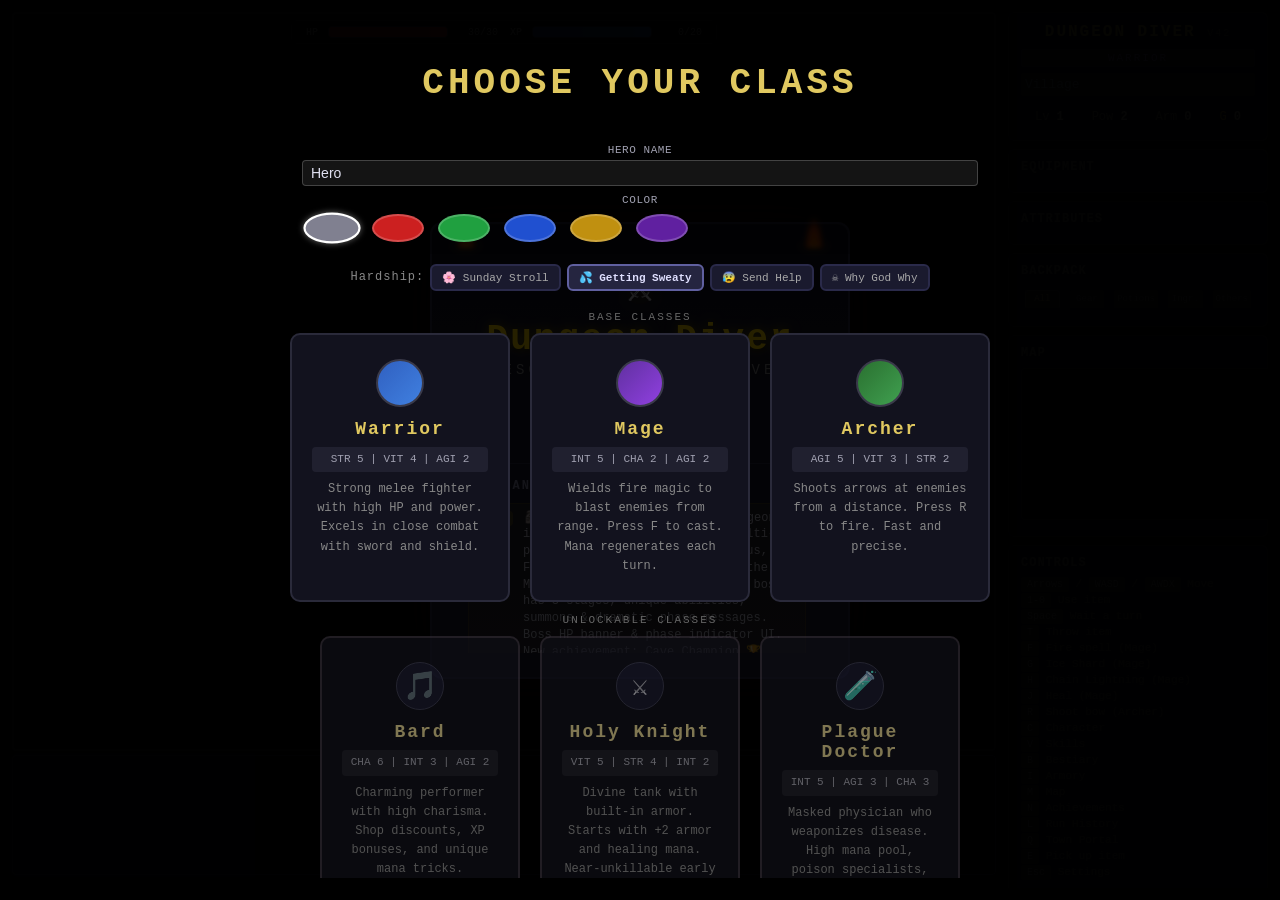
==== commit 8c3e6312: "v42: Boss Trial Cave — 5-room epic boss dungeon Add a 5-room Trial Cave accessible from the village." ====
--- a/index.html
+++ b/index.html
@@ -44,7 +44,7 @@
     <div id="ui-panel">
       <!-- Player Stats -->
       <div id="stats-panel" class="panel">
-        <h2>Dungeon Diver <span id="game-version" style="font-size:10px;color:#555;font-weight:normal;">v39</span></h2>
+        <h2>Dungeon Diver <span id="game-version" style="font-size:10px;color:#555;font-weight:normal;">v42</span></h2>
         <div id="class-display" class="class-badge">Warrior</div>
         <div id="prestige-badge" style="display: none;"></div>
         <div id="floor-display" class="stat-row">Village</div>
@@ -142,7 +142,7 @@
         <div class="login-logo-icon">&#9876;</div>
         <h1 class="title-login-v2">Dungeon Diver</h1>
         <p class="login-tagline">Descend. Fight. Survive.</p>
-        <span class="login-version-badge">v39</span>
+        <span class="login-version-badge">v42</span>
       </div>
 
       <!-- Login Form -->
@@ -169,8 +169,16 @@
         <h3 class="changelog-title">&#128220; Changelog</h3>
         <div class="changelog-scroll" id="changelog-scroll">
           <div class="changelog-entry changelog-new">
+            <span class="changelog-version">v42</span>
+            <span class="changelog-text">🗿 Boss Trial Cave — 5-room dungeon in the village with 5 unique multi-phase epic bosses (Stone Colossus, Flame Tyrant, Lich Queen, Karg the War Machine, The Ancient One). Each boss has 3 stages, unique abilities, summons &amp; dramatic phase messages. Boss HP banner &amp; phase indicator UI. New achievement: Cave Champion 🏆. Fix: crash on game end / prestige.</span>
+          </div>
+          <div class="changelog-entry">
+            <span class="changelog-version">v40</span>
+            <span class="changelog-text">Fix: mini dungeon exit now correctly restores the real dungeon floor instead of crashing</span>
+          </div>
+          <div class="changelog-entry">
             <span class="changelog-version">v39</span>
-            <span class="changelog-text">Map notes, auto-explore, enemy speech bubbles, talent trees, hero name/color. Fix: cave entrance now enters the dungeon; floor 1 gets up-stairs back to village; beach/town no longer crash; beach tile sprite no longer throws ReferenceError</span>
+            <span class="changelog-text">Map notes (N), auto-explore (Tab), enemy speech bubbles, talent trees (U), bigger log. Fix: cave entrance enters dungeon; floor 1 has up-stairs; beach/town no longer crash; beach tile ReferenceError fixed; mobile controls fixed; floor cache restored correctly</span>
           </div>
           <div class="changelog-entry">
             <span class="changelog-version">v38</span>
@@ -822,9 +830,9 @@
       document.body.appendChild(d);
     };
   </script>
-  <script type="module" src="js/main.js?v=39"></script>
+  <script type="module" src="js/main.js?v=42"></script>
   <script type="module">
-    import('./js/main.js?v=39').catch(function(e) {
+    import('./js/main.js?v=42').catch(function(e) {
       var d = document.createElement('div');
       d.style.cssText = 'position:fixed;top:0;left:0;right:0;background:red;color:white;padding:10px;z-index:9999;font-size:14px';
       d.textContent = 'MODULE LOAD ERROR: ' + e.message;
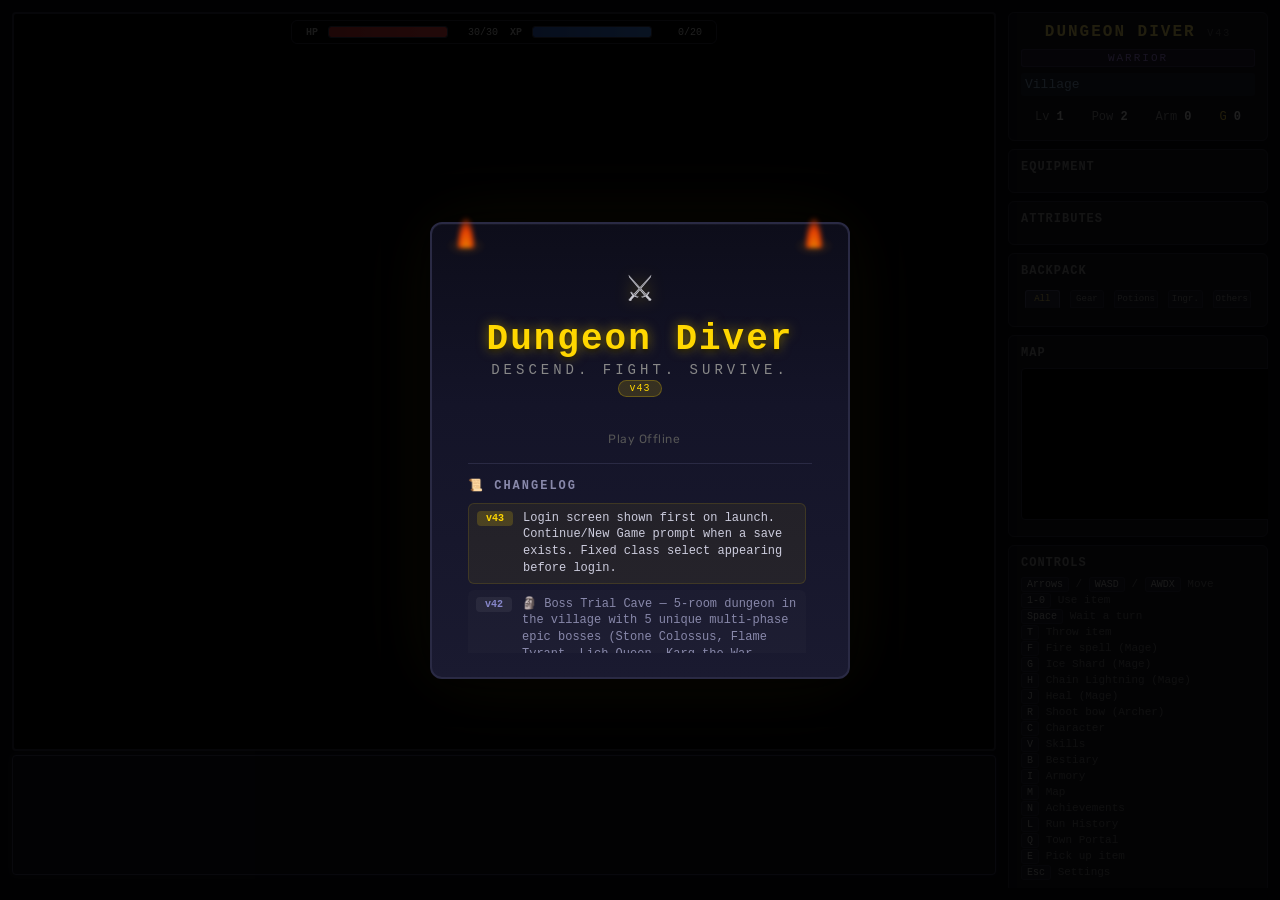
==== commit 12bb9025: "v43: Login-first flow + Continue/New Game prompt on load - class-select overlay now starts hidden; s" ====
--- a/index.html
+++ b/index.html
@@ -44,7 +44,7 @@
     <div id="ui-panel">
       <!-- Player Stats -->
       <div id="stats-panel" class="panel">
-        <h2>Dungeon Diver <span id="game-version" style="font-size:10px;color:#555;font-weight:normal;">v42</span></h2>
+        <h2>Dungeon Diver <span id="game-version" style="font-size:10px;color:#555;font-weight:normal;">v43</span></h2>
         <div id="class-display" class="class-badge">Warrior</div>
         <div id="prestige-badge" style="display: none;"></div>
         <div id="floor-display" class="stat-row">Village</div>
@@ -142,7 +142,7 @@
         <div class="login-logo-icon">&#9876;</div>
         <h1 class="title-login-v2">Dungeon Diver</h1>
         <p class="login-tagline">Descend. Fight. Survive.</p>
-        <span class="login-version-badge">v42</span>
+        <span class="login-version-badge">v43</span>
       </div>
 
       <!-- Login Form -->
@@ -169,6 +169,10 @@
         <h3 class="changelog-title">&#128220; Changelog</h3>
         <div class="changelog-scroll" id="changelog-scroll">
           <div class="changelog-entry changelog-new">
+            <span class="changelog-version">v43</span>
+            <span class="changelog-text">Login screen shown first on launch. Continue/New Game prompt when a save exists. Fixed class select appearing before login.</span>
+          </div>
+          <div class="changelog-entry">
             <span class="changelog-version">v42</span>
             <span class="changelog-text">🗿 Boss Trial Cave — 5-room dungeon in the village with 5 unique multi-phase epic bosses (Stone Colossus, Flame Tyrant, Lich Queen, Karg the War Machine, The Ancient One). Each boss has 3 stages, unique abilities, summons &amp; dramatic phase messages. Boss HP banner &amp; phase indicator UI. New achievement: Cave Champion 🏆. Fix: crash on game end / prestige.</span>
           </div>
@@ -257,8 +261,21 @@
     </div>
   </div>
 
+  <!-- Continue or New Game Overlay -->
+  <div id="continue-or-new-overlay" class="overlay hidden">
+    <div class="overlay-content" style="max-width:420px;text-align:center;padding:40px 32px;">
+      <div style="font-size:48px;margin-bottom:12px;">⚔️</div>
+      <h2 style="color:#ffd700;font-family:monospace;margin-bottom:8px;">Welcome Back, Hero</h2>
+      <p id="continue-save-info" style="color:#aaa;font-family:monospace;font-size:13px;margin-bottom:28px;"></p>
+      <div style="display:flex;flex-direction:column;gap:12px;">
+        <button id="btn-continue-game" class="login-btn-v2 login-btn-primary-v2" style="font-size:16px;padding:14px;">▶ Continue Game</button>
+        <button id="btn-new-game" class="login-btn-v2 login-btn-secondary-v2" style="font-size:14px;padding:12px;">🗡 New Game</button>
+      </div>
+    </div>
+  </div>
+
   <!-- Class Selection Overlay -->
-  <div id="class-select" class="overlay">
+  <div id="class-select" class="overlay hidden">
     <div class="overlay-content class-select-content">
       <h1 class="title-select" data-i18n="select.title">Choose Your Class</h1>
 
@@ -830,9 +847,9 @@
       document.body.appendChild(d);
     };
   </script>
-  <script type="module" src="js/main.js?v=42"></script>
+  <script type="module" src="js/main.js?v=43"></script>
   <script type="module">
-    import('./js/main.js?v=42').catch(function(e) {
+    import('./js/main.js?v=43').catch(function(e) {
       var d = document.createElement('div');
       d.style.cssText = 'position:fixed;top:0;left:0;right:0;background:red;color:white;padding:10px;z-index:9999;font-size:14px';
       d.textContent = 'MODULE LOAD ERROR: ' + e.message;
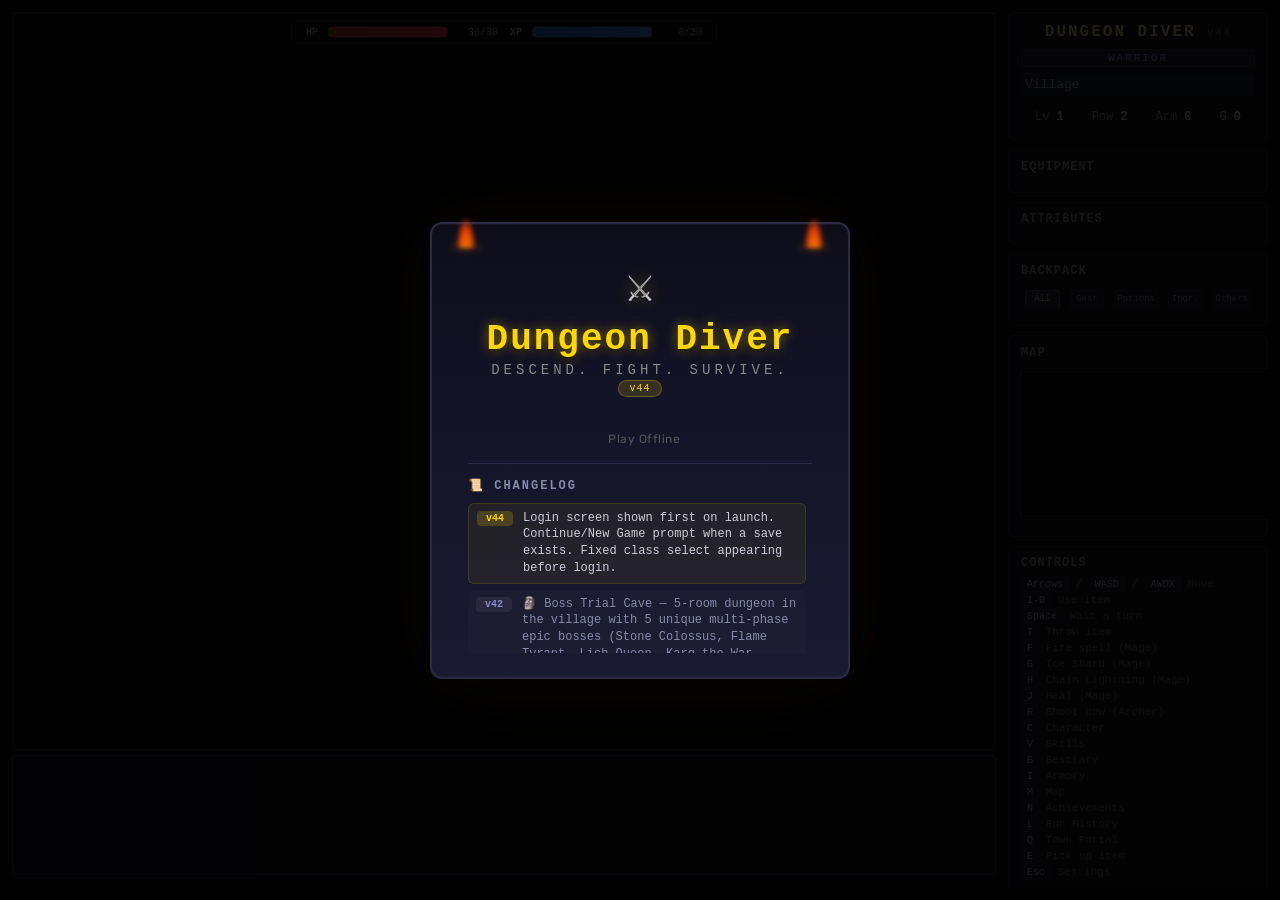
==== commit a4663876: "Fix boss cave walls blocking room entry/exit — v44 Each boss room's left and right walls were never " ====
--- a/index.html
+++ b/index.html
@@ -44,7 +44,7 @@
     <div id="ui-panel">
       <!-- Player Stats -->
       <div id="stats-panel" class="panel">
-        <h2>Dungeon Diver <span id="game-version" style="font-size:10px;color:#555;font-weight:normal;">v43</span></h2>
+        <h2>Dungeon Diver <span id="game-version" style="font-size:10px;color:#555;font-weight:normal;">v44</span></h2>
         <div id="class-display" class="class-badge">Warrior</div>
         <div id="prestige-badge" style="display: none;"></div>
         <div id="floor-display" class="stat-row">Village</div>
@@ -142,7 +142,7 @@
         <div class="login-logo-icon">&#9876;</div>
         <h1 class="title-login-v2">Dungeon Diver</h1>
         <p class="login-tagline">Descend. Fight. Survive.</p>
-        <span class="login-version-badge">v43</span>
+        <span class="login-version-badge">v44</span>
       </div>
 
       <!-- Login Form -->
@@ -169,7 +169,7 @@
         <h3 class="changelog-title">&#128220; Changelog</h3>
         <div class="changelog-scroll" id="changelog-scroll">
           <div class="changelog-entry changelog-new">
-            <span class="changelog-version">v43</span>
+            <span class="changelog-version">v44</span>
             <span class="changelog-text">Login screen shown first on launch. Continue/New Game prompt when a save exists. Fixed class select appearing before login.</span>
           </div>
           <div class="changelog-entry">
@@ -847,9 +847,9 @@
       document.body.appendChild(d);
     };
   </script>
-  <script type="module" src="js/main.js?v=43"></script>
+  <script type="module" src="js/main.js?v=44"></script>
   <script type="module">
-    import('./js/main.js?v=43').catch(function(e) {
+    import('./js/main.js?v=44').catch(function(e) {
       var d = document.createElement('div');
       d.style.cssText = 'position:fixed;top:0;left:0;right:0;background:red;color:white;padding:10px;z-index:9999;font-size:14px';
       d.textContent = 'MODULE LOAD ERROR: ' + e.message;
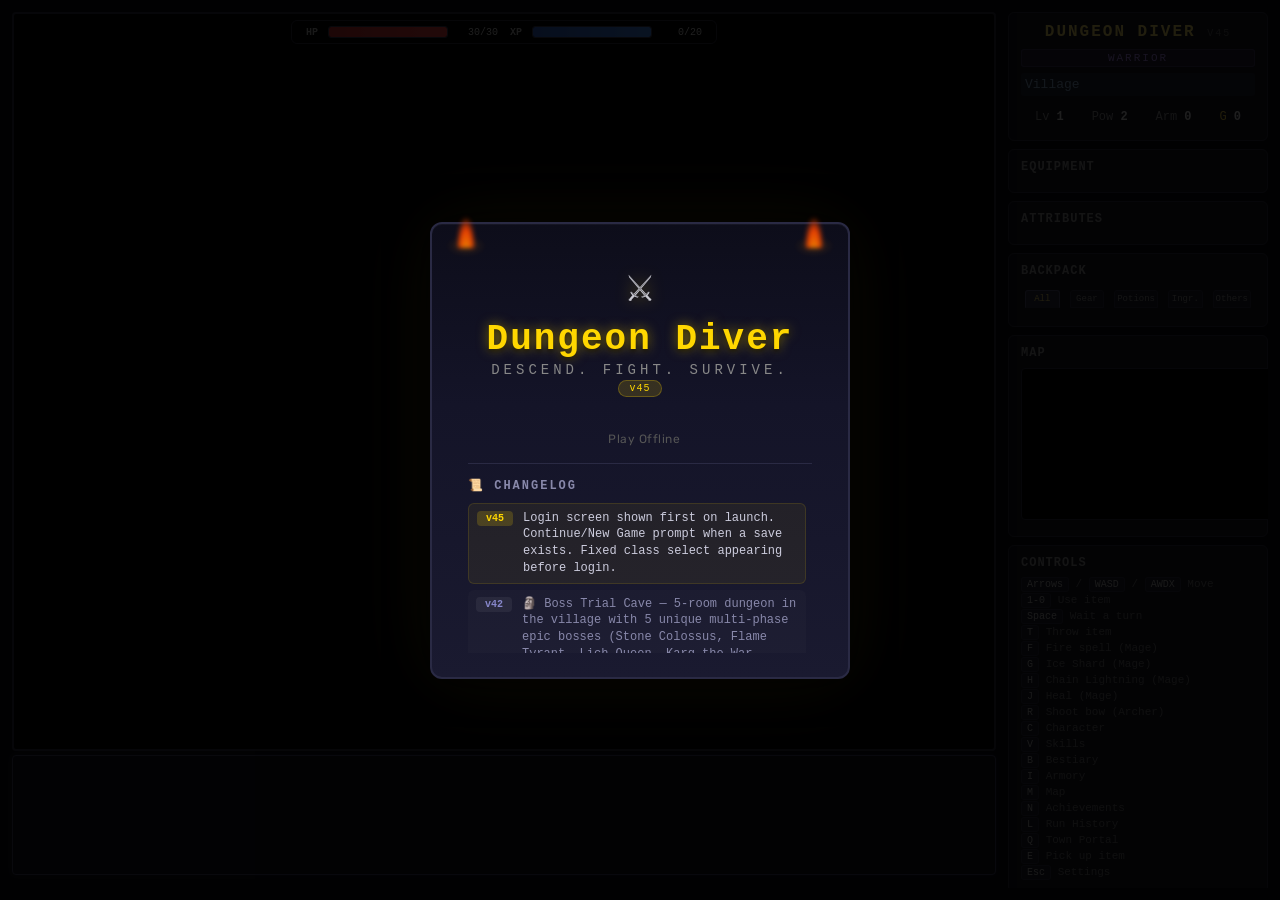
==== commit f8bd8c64: "Fix boss cave visibility — stale map cache + FOV too small Two fixes: 1. enterBossCave() now validat" ====
--- a/index.html
+++ b/index.html
@@ -44,7 +44,7 @@
     <div id="ui-panel">
       <!-- Player Stats -->
       <div id="stats-panel" class="panel">
-        <h2>Dungeon Diver <span id="game-version" style="font-size:10px;color:#555;font-weight:normal;">v44</span></h2>
+        <h2>Dungeon Diver <span id="game-version" style="font-size:10px;color:#555;font-weight:normal;">v45</span></h2>
         <div id="class-display" class="class-badge">Warrior</div>
         <div id="prestige-badge" style="display: none;"></div>
         <div id="floor-display" class="stat-row">Village</div>
@@ -142,7 +142,7 @@
         <div class="login-logo-icon">&#9876;</div>
         <h1 class="title-login-v2">Dungeon Diver</h1>
         <p class="login-tagline">Descend. Fight. Survive.</p>
-        <span class="login-version-badge">v44</span>
+        <span class="login-version-badge">v45</span>
       </div>
 
       <!-- Login Form -->
@@ -169,7 +169,7 @@
         <h3 class="changelog-title">&#128220; Changelog</h3>
         <div class="changelog-scroll" id="changelog-scroll">
           <div class="changelog-entry changelog-new">
-            <span class="changelog-version">v44</span>
+            <span class="changelog-version">v45</span>
             <span class="changelog-text">Login screen shown first on launch. Continue/New Game prompt when a save exists. Fixed class select appearing before login.</span>
           </div>
           <div class="changelog-entry">
@@ -847,9 +847,9 @@
       document.body.appendChild(d);
     };
   </script>
-  <script type="module" src="js/main.js?v=44"></script>
+  <script type="module" src="js/main.js?v=45"></script>
   <script type="module">
-    import('./js/main.js?v=44').catch(function(e) {
+    import('./js/main.js?v=45').catch(function(e) {
       var d = document.createElement('div');
       d.style.cssText = 'position:fixed;top:0;left:0;right:0;background:red;color:white;padding:10px;z-index:9999;font-size:14px';
       d.textContent = 'MODULE LOAD ERROR: ' + e.message;
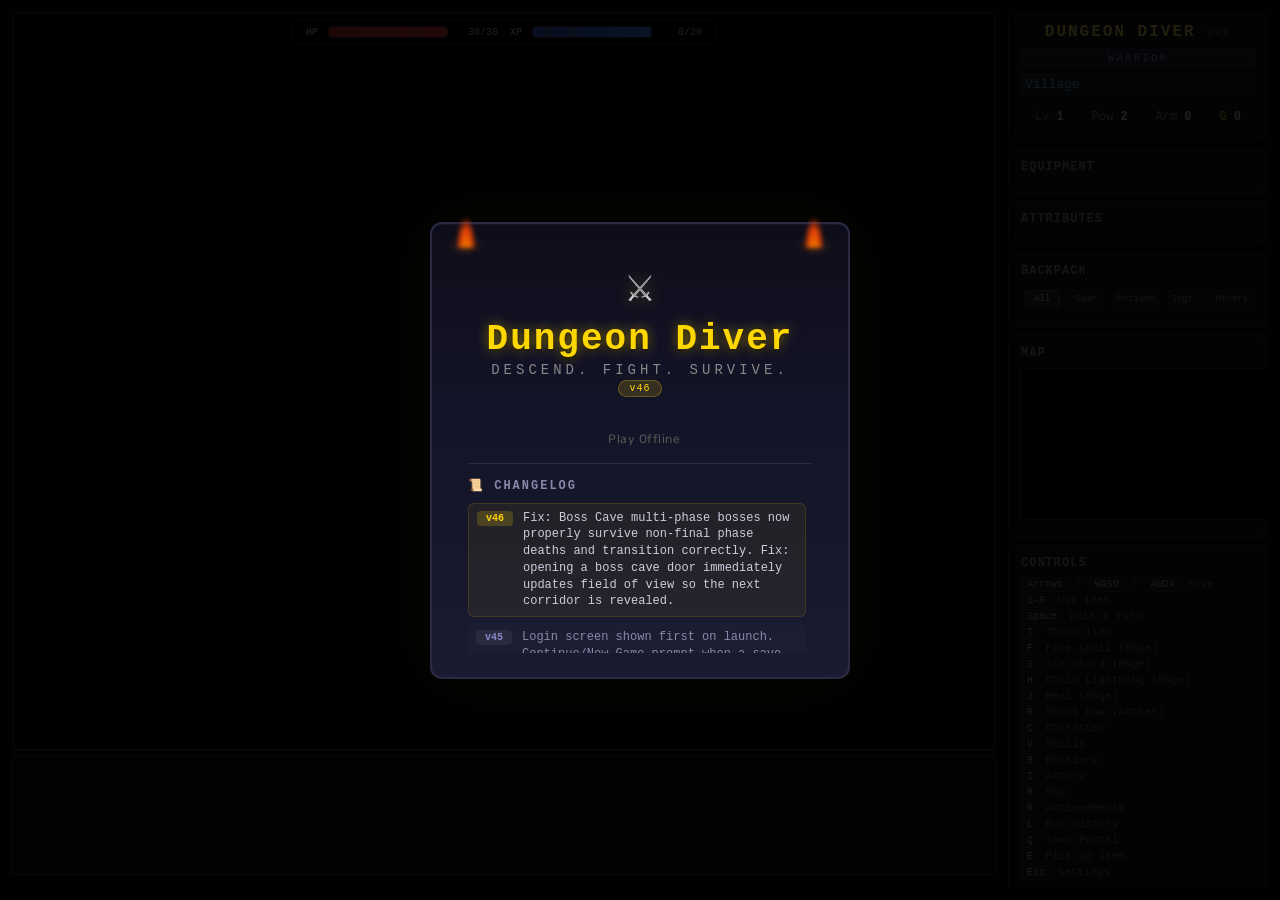
==== commit f4a5fe68: "v46: Fix boss cave phase transitions and door reveal on kill - Boss cave bosses now survive non-fina" ====
--- a/index.html
+++ b/index.html
@@ -44,7 +44,7 @@
     <div id="ui-panel">
       <!-- Player Stats -->
       <div id="stats-panel" class="panel">
-        <h2>Dungeon Diver <span id="game-version" style="font-size:10px;color:#555;font-weight:normal;">v45</span></h2>
+        <h2>Dungeon Diver <span id="game-version" style="font-size:10px;color:#555;font-weight:normal;">v46</span></h2>
         <div id="class-display" class="class-badge">Warrior</div>
         <div id="prestige-badge" style="display: none;"></div>
         <div id="floor-display" class="stat-row">Village</div>
@@ -142,7 +142,7 @@
         <div class="login-logo-icon">&#9876;</div>
         <h1 class="title-login-v2">Dungeon Diver</h1>
         <p class="login-tagline">Descend. Fight. Survive.</p>
-        <span class="login-version-badge">v45</span>
+        <span class="login-version-badge">v46</span>
       </div>
 
       <!-- Login Form -->
@@ -169,6 +169,10 @@
         <h3 class="changelog-title">&#128220; Changelog</h3>
         <div class="changelog-scroll" id="changelog-scroll">
           <div class="changelog-entry changelog-new">
+            <span class="changelog-version">v46</span>
+            <span class="changelog-text">Fix: Boss Cave multi-phase bosses now properly survive non-final phase deaths and transition correctly. Fix: opening a boss cave door immediately updates field of view so the next corridor is revealed.</span>
+          </div>
+          <div class="changelog-entry">
             <span class="changelog-version">v45</span>
             <span class="changelog-text">Login screen shown first on launch. Continue/New Game prompt when a save exists. Fixed class select appearing before login.</span>
           </div>
@@ -847,9 +851,9 @@
       document.body.appendChild(d);
     };
   </script>
-  <script type="module" src="js/main.js?v=45"></script>
+  <script type="module" src="js/main.js?v=46"></script>
   <script type="module">
-    import('./js/main.js?v=45').catch(function(e) {
+    import('./js/main.js?v=46').catch(function(e) {
       var d = document.createElement('div');
       d.style.cssText = 'position:fixed;top:0;left:0;right:0;background:red;color:white;padding:10px;z-index:9999;font-size:14px';
       d.textContent = 'MODULE LOAD ERROR: ' + e.message;
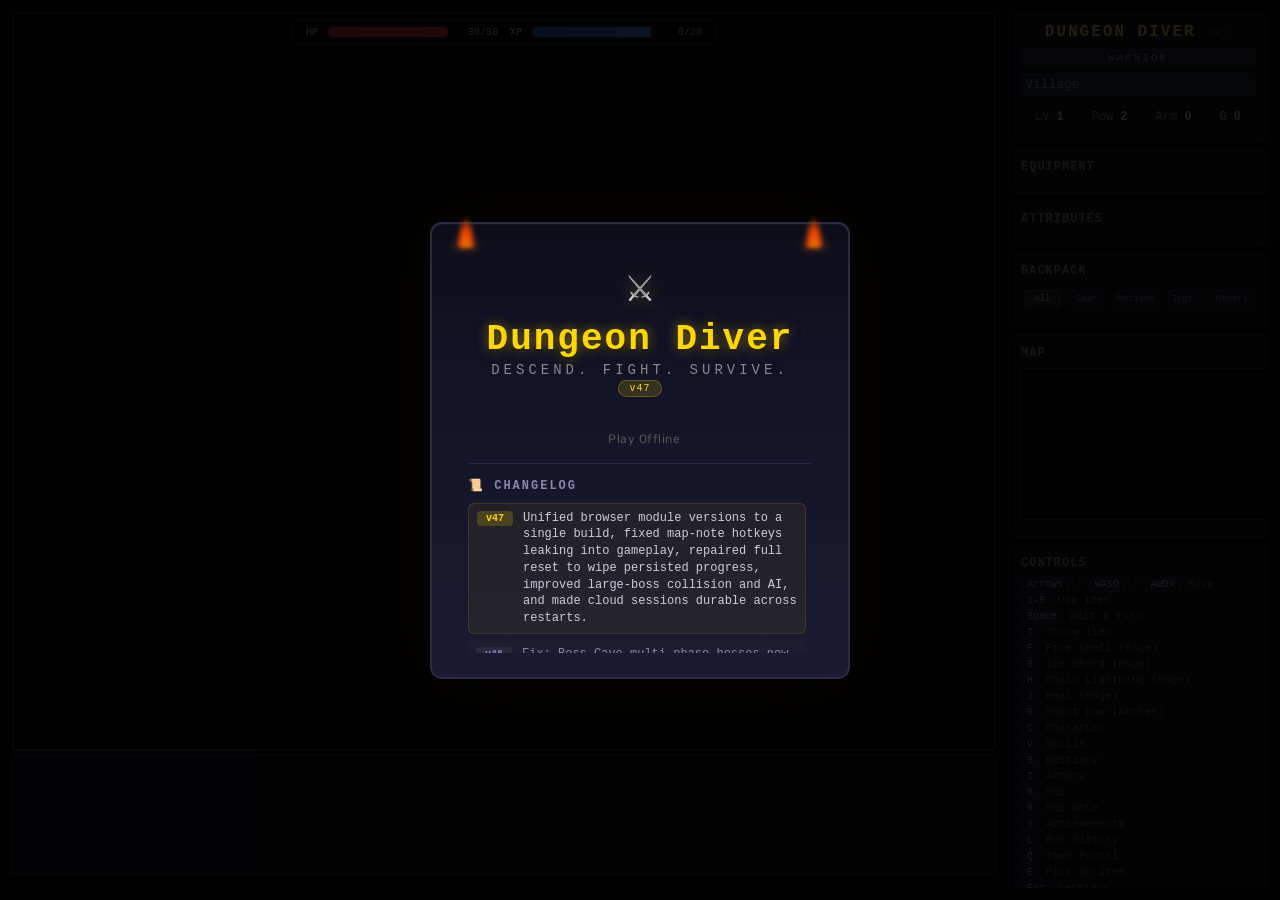
==== commit 16f3608d: "Fix reset, boss footprint, and cloud sync issues" ====
--- a/index.html
+++ b/index.html
@@ -44,7 +44,7 @@
     <div id="ui-panel">
       <!-- Player Stats -->
       <div id="stats-panel" class="panel">
-        <h2>Dungeon Diver <span id="game-version" style="font-size:10px;color:#555;font-weight:normal;">v46</span></h2>
+        <h2>Dungeon Diver <span id="game-version" style="font-size:10px;color:#555;font-weight:normal;">v47</span></h2>
         <div id="class-display" class="class-badge">Warrior</div>
         <div id="prestige-badge" style="display: none;"></div>
         <div id="floor-display" class="stat-row">Village</div>
@@ -114,7 +114,8 @@
         <div class="control-row"><kbd>B</kbd> <span data-i18n="ctrl.bestiary">Bestiary</span></div>
         <div class="control-row"><kbd>I</kbd> <span data-i18n="ctrl.armory">Armory</span></div>
         <div class="control-row"><kbd>M</kbd> <span data-i18n="ctrl.map">Map</span></div>
-        <div class="control-row"><kbd>N</kbd> <span data-i18n="ctrl.achievements">Achievements</span></div>
+        <div class="control-row"><kbd>N</kbd> <span data-i18n="ctrl.map_note">Map Note</span></div>
+        <div class="control-row"><kbd>Y</kbd> <span data-i18n="ctrl.achievements">Achievements</span></div>
         <div class="control-row"><kbd>L</kbd> <span>Run History</span></div>
         <div class="control-row"><kbd>Q</kbd> <span data-i18n="ctrl.town_portal">Town Portal</span></div>
         <div class="control-row"><kbd>E</kbd> <span data-i18n="ctrl.pickup">Pick up item</span></div>
@@ -142,7 +143,7 @@
         <div class="login-logo-icon">&#9876;</div>
         <h1 class="title-login-v2">Dungeon Diver</h1>
         <p class="login-tagline">Descend. Fight. Survive.</p>
-        <span class="login-version-badge">v46</span>
+        <span class="login-version-badge">v47</span>
       </div>
 
       <!-- Login Form -->
@@ -169,6 +170,10 @@
         <h3 class="changelog-title">&#128220; Changelog</h3>
         <div class="changelog-scroll" id="changelog-scroll">
           <div class="changelog-entry changelog-new">
+            <span class="changelog-version">v47</span>
+            <span class="changelog-text">Unified browser module versions to a single build, fixed map-note hotkeys leaking into gameplay, repaired full reset to wipe persisted progress, improved large-boss collision and AI, and made cloud sessions durable across restarts.</span>
+          </div>
+          <div class="changelog-entry">
             <span class="changelog-version">v46</span>
             <span class="changelog-text">Fix: Boss Cave multi-phase bosses now properly survive non-final phase deaths and transition correctly. Fix: opening a boss cave door immediately updates field of view so the next corridor is revealed.</span>
           </div>
@@ -851,9 +856,9 @@
       document.body.appendChild(d);
     };
   </script>
-  <script type="module" src="js/main.js?v=46"></script>
+  <script type="module" src="js/main.js?v=47"></script>
   <script type="module">
-    import('./js/main.js?v=46').catch(function(e) {
+    import('./js/main.js?v=47').catch(function(e) {
       var d = document.createElement('div');
       d.style.cssText = 'position:fixed;top:0;left:0;right:0;background:red;color:white;padding:10px;z-index:9999;font-size:14px';
       d.textContent = 'MODULE LOAD ERROR: ' + e.message;
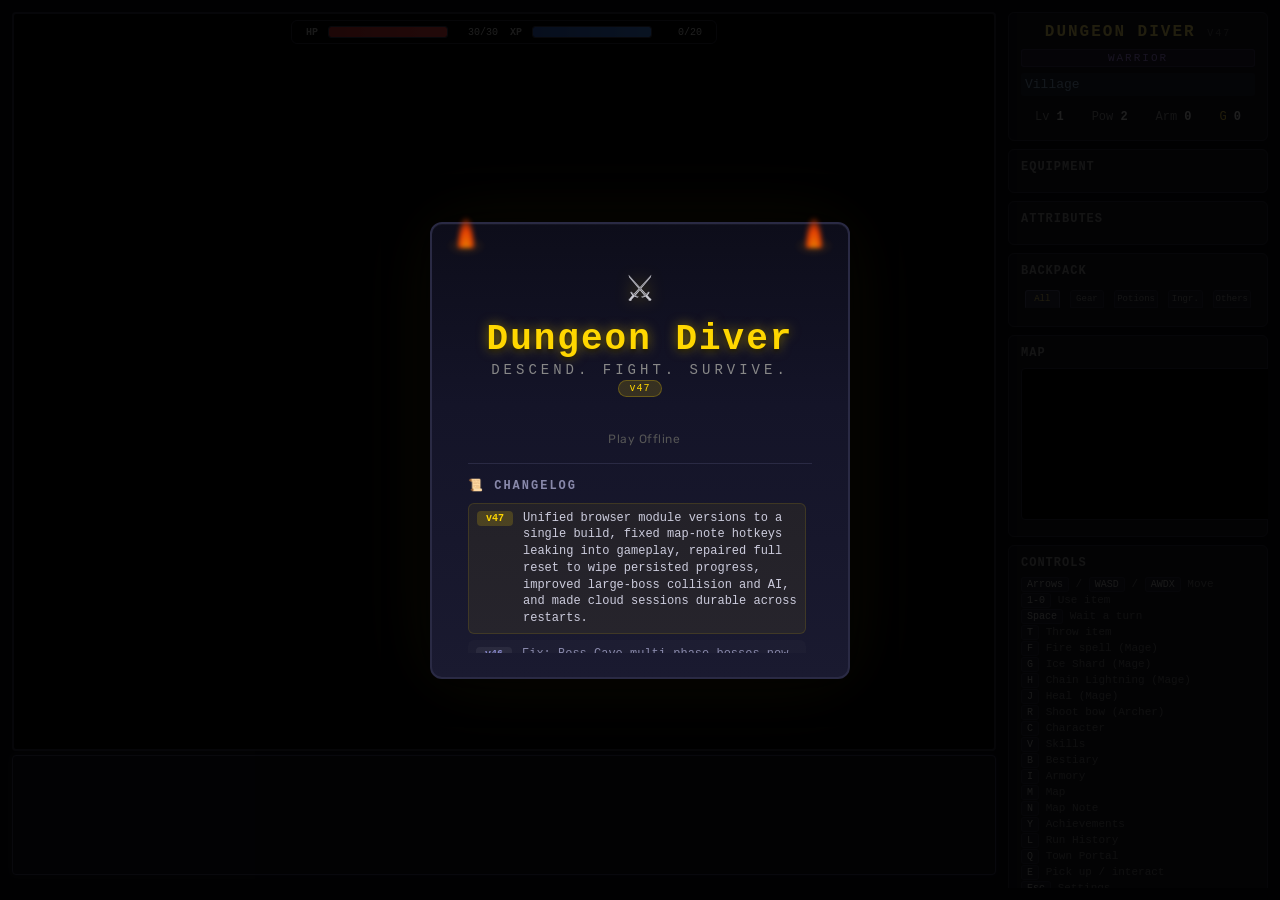
==== commit 658cbf64: "Add summoner nursery and destructible props" ====
--- a/index.html
+++ b/index.html
@@ -118,7 +118,7 @@
         <div class="control-row"><kbd>Y</kbd> <span data-i18n="ctrl.achievements">Achievements</span></div>
         <div class="control-row"><kbd>L</kbd> <span>Run History</span></div>
         <div class="control-row"><kbd>Q</kbd> <span data-i18n="ctrl.town_portal">Town Portal</span></div>
-        <div class="control-row"><kbd>E</kbd> <span data-i18n="ctrl.pickup">Pick up item</span></div>
+        <div class="control-row"><kbd>E</kbd> <span data-i18n="ctrl.pickup">Pick up / interact</span></div>
         <div class="control-row"><kbd>Esc</kbd> <span data-i18n="ctrl.settings">Settings</span></div>
       </div>
 
@@ -333,6 +333,12 @@
           <p class="class-stats-preview" data-i18n="select.archer_stats">AGI 5 | VIT 3 | STR 2</p>
           <p data-i18n="select.archer_desc">Shoots arrows at enemies from a distance. Press R to fire. Fast and precise.</p>
         </div>
+        <div class="class-card" id="pick-summoner">
+          <div class="class-icon summoner-icon"></div>
+          <h2 data-i18n="class.summoner">Summoner</h2>
+          <p class="class-stats-preview" data-i18n="select.summoner_stats">INT 4 | CHA 4 | VIT 3</p>
+          <p data-i18n="select.summoner_desc">Calls beasts to fight and can raise eggs or baby monsters in the town nursery. Starts with a slime egg.</p>
+        </div>
       </div>
 
       <!-- Unlockable classes -->
@@ -856,9 +862,9 @@
       document.body.appendChild(d);
     };
   </script>
-  <script type="module" src="js/main.js?v=47"></script>
+  <script type="module" src="js/main.js?v=48"></script>
   <script type="module">
-    import('./js/main.js?v=47').catch(function(e) {
+    import('./js/main.js?v=48').catch(function(e) {
       var d = document.createElement('div');
       d.style.cssText = 'position:fixed;top:0;left:0;right:0;background:red;color:white;padding:10px;z-index:9999;font-size:14px';
       d.textContent = 'MODULE LOAD ERROR: ' + e.message;
--- a/style.css
+++ b/style.css
@@ -451,6 +451,7 @@
 
 .class-cards {
   display: flex;
+  flex-wrap: wrap;
   gap: 20px;
   justify-content: center;
 }
@@ -506,6 +507,7 @@
 .warrior-icon { background: linear-gradient(135deg, #3060c0, #4080e0); }
 .mage-icon { background: linear-gradient(135deg, #6030a0, #9040e0); }
 .archer-icon { background: linear-gradient(135deg, #2a7030, #40a050); }
+.summoner-icon { background: linear-gradient(135deg, #1e5e5a, #49a874); }
 
 /* Continue (Load Save) Button */
 .continue-btn {
